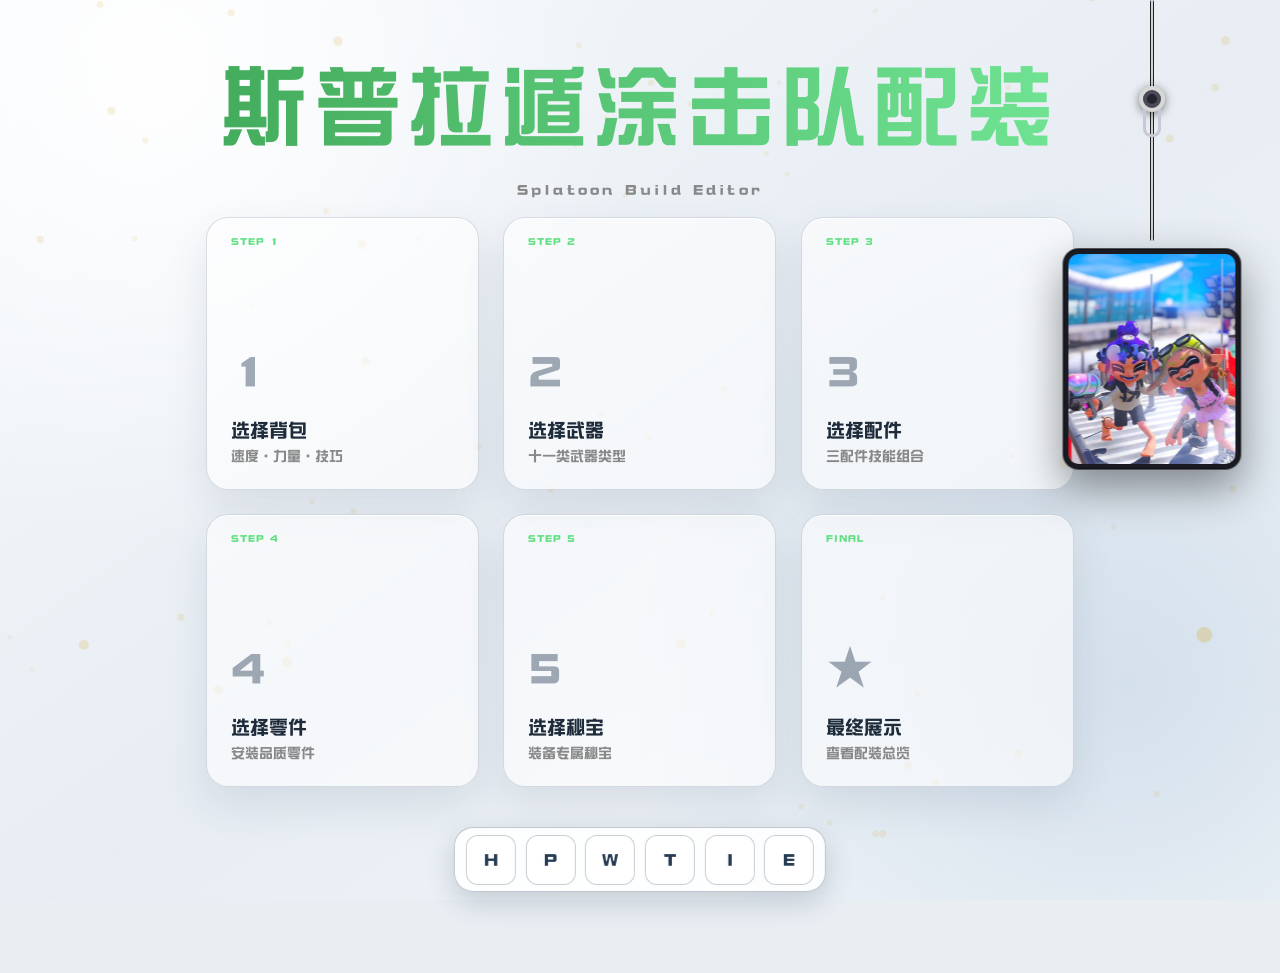
==== index.html @ b92f56a7 "chore: save normalized plugin catalog baseline" ====
<!doctype html>
<html lang="zh-CN">
<head>
  <meta charset="utf-8">
  <meta name="viewport" content="width=device-width, initial-scale=1">
  <meta name="theme-color" content="#0a0e14">
  <title>斯普拉遁涂击队配装</title>
  <link rel="stylesheet" href="styles.css">
</head>
<body>
  <main class="home-page">
    <!-- Gradient Title -->
    <section class="home-hero">
      <h1 class="hero-title">斯普拉遁涂击队配装</h1>
      <p class="hero-sub">Splatoon Build Editor</p>
    </section>

    <!-- 6 Home Cards -->
    <section class="bento-grid bento-section" id="bentoGrid">
      <a class="bento-card bento-card--glow" href="#step-pack" data-label="Step 1">
        <span class="bento-icon">1</span><h2>选择背包</h2><p>速度·力量·技巧</p>
      </a>
      <a class="bento-card bento-card--glow" href="#step-weapon" data-label="Step 2">
        <span class="bento-icon">2</span><h2>选择武器</h2><p>十一类武器类型</p>
      </a>
      <a class="bento-card bento-card--glow" href="#step-skills" data-label="Step 3">
        <span class="bento-icon">3</span><h2>选择配件</h2><p>三配件技能组合</p>
      </a>
      <a class="bento-card bento-card--glow" href="#step-plugins" data-label="Step 4">
        <span class="bento-icon">4</span><h2>选择零件</h2><p>安装品质零件</p>
      </a>
      <a class="bento-card bento-card--glow" href="#step-treasures" data-label="Step 5">
        <span class="bento-icon">5</span><h2>选择秘宝</h2><p>装备专属秘宝</p>
      </a>
      <a class="bento-card bento-card--glow" href="showcase.html" data-label="Final">
        <span class="bento-icon">★</span><h2>最终展示</h2><p>查看配装总览</p>
      </a>
    </section>

    <!-- Builder panels (each shown individually) -->
    <div class="step-wheel" id="stepWheel">
      <span class="step-wheel-item" data-step="home">主页</span>
      <span class="step-wheel-item" data-step="step-pack">背包</span>
      <span class="step-wheel-item" data-step="step-weapon">武器</span>
      <span class="step-wheel-item" data-step="step-skills">配件</span>
      <span class="step-wheel-item" data-step="step-plugins">零件</span>
      <span class="step-wheel-item" data-step="step-treasures">秘宝</span>
    </div>
    <aside class="lanyard-widget" id="lanyardWidget" aria-label="挂坠展示">
      <div class="lanyard-rope" aria-hidden="true"><span></span><i></i></div>
      <button class="lanyard-card" id="lanyardCard" type="button" aria-label="翻转挂坠">
        <span class="lanyard-card-inner">
          <img class="lanyard-face lanyard-face-front" src="挂坠图片/正面.jpg" alt="挂坠正面">
          <img class="lanyard-face lanyard-face-back" src="挂坠图片/反面.jpg" alt="挂坠反面">
        </span>
      </button>
    </aside>
    <div id="builderWrap" style="display:none;">
      <section class="step-panel" id="step-pack">
        <div class="pack-grid" id="packGrid"></div>
        <div class="notice" id="buildNotice" role="status" aria-live="polite" hidden></div>
        <div class="step-next"><button class="specular-btn" data-next="step-weapon">下一步：选择武器 →</button></div>
      </section>
      <section class="step-panel" id="step-weapon" style="display:none;">
        <div class="weapon-layout">
          <div><label class="field-label">武器类型</label><button class="control weapon-select-button" id="weaponSelectButton" type="button">点击选择武器</button></div>
          <div><span class="field-label">武器效果</span><div class="effect-grid" id="weaponEffects"></div></div>
          <aside class="weapon-preview" id="weaponPreview"></aside>
        </div>
        <div class="step-next"><button class="specular-btn" data-next="step-skills">下一步：选择配件 →</button></div>
      </section>
      <section class="step-panel" id="step-skills" style="display:none;">
        <div class="skill-slot-grid" id="skillSlots"></div>
        <div class="step-next"><button class="specular-btn" data-next="step-plugins">下一步：选择零件 →</button></div>
      </section>
      <section class="step-panel" id="step-plugins" style="display:none;">
        <div class="skill-tabs" id="pluginTabs" role="tablist"></div>
        <div class="plugin-layout">
          <div class="catalog-pane"><div class="pane-heading"><strong>零件选择</strong></div><div class="plugin-catalog" id="pluginCatalog"></div></div>
          <aside class="installed-pane" id="installedPane"></aside>
        </div>
        <div class="step-next"><button class="specular-btn" data-next="step-treasures">下一步：选择秘宝 →</button></div>
      </section>
      <section class="step-panel" id="step-treasures" style="display:none;">
        <div class="treasure-layout">
          <div class="treasure-catalog" id="treasureCatalog"></div>
          <aside class="compact-loadout" id="treasureInstalled"></aside>
        </div>
        <div class="step-next"><a class="specular-btn" href="showcase.html">最终展示 →</a></div>
      </section>
    </div>
  </main>

  <!-- Builder content loaded via app.js into #builder -->

  <dialog class="dialog dialog-share" id="shareDialog" aria-labelledby="shareTitle">
    <div class="dialog-head"><div><h2 id="shareTitle">导出配置</h2></div><button class="icon-button" data-close-dialog type="button">关闭</button></div>
    <p style="padding:1rem;margin:0;">分享码和 JSON 都包含当前用到的定义与图片。</p>
    <label class="field-label" for="shareCode" style="padding:0 1rem;">分享码</label>
    <textarea class="control code-box" id="shareCode" readonly style="margin:0 1rem;width:calc(100% - 2rem);"></textarea>
    <div class="dialog-actions" style="padding:0 1rem 1rem;"><button class="button button-quiet" id="copyShare" type="button">复制分享码</button><button class="button button-solid" id="downloadJson" type="button">下载 JSON</button></div>
  </dialog>

  <dialog class="dialog dialog-share" id="importDialog" aria-labelledby="importTitle">
    <div class="dialog-head"><div><h2 id="importTitle">导入配置</h2></div><button class="icon-button" data-close-dialog type="button">关闭</button></div>
    <label class="field-label" for="importCode" style="padding:0 1rem;">粘贴分享码或完整 JSON</label>
    <textarea class="control code-box" id="importCode" placeholder="在这里粘贴配置" style="margin:0 1rem;width:calc(100% - 2rem);"></textarea>
    <div class="dialog-actions" style="padding:0 1rem 1rem;"><label class="button button-quiet file-button">选择 JSON<input id="importFile" type="file" accept="application/json,.json"></label><button class="button button-solid" id="applyImport" type="button">应用配置</button></div>
  </dialog>

  <dialog class="dialog" id="skillDialog" aria-labelledby="skillDialogTitle">
    <div class="dialog-head"><div><h2 id="skillDialogTitle">选择技能</h2></div><button class="icon-button" data-close-dialog type="button">关闭</button></div>
    <div class="skill-picker" id="skillPicker"></div>
  </dialog>

  <dialog class="dialog weapon-dialog" id="weaponDialog" aria-labelledby="weaponDialogTitle">
    <div class="dialog-head"><div><h2 id="weaponDialogTitle">选择武器</h2></div><button class="icon-button" data-close-dialog type="button">关闭</button></div>
    <div class="weapon-picker">
      <button class="weapon-nav" id="weaponPrev" type="button">&#9664;</button>
      <div class="weapon-picker-body" id="weaponPickerBody"></div>
      <button class="weapon-nav" id="weaponNext" type="button">&#9654;</button>
    </div>
    <div class="weapon-list-section">
      <strong>该类型下的武器</strong>
      <div class="weapon-list-grid" id="weaponListGrid"></div>
    </div>
  </dialog>

  <dialog class="dialog dialog-share" id="confirmDialog">
    <div class="dialog-head"><h2>确认操作</h2></div>
    <p style="padding:1.5rem;margin:0;font-size:1.05rem;" id="confirmMessage"></p>
    <div class="dialog-actions" style="padding:0 1rem 1rem;"><button class="button button-quiet" id="confirmNo" type="button">取消</button><button class="button button-solid" id="confirmYes" type="button">确认</button></div>
  </dialog>

  <div class="dock-outer"><div class="dock-panel" id="dockPanel">
    <a class="dock-item" href="index.html"><span class="dock-item-icon">H</span><span class="dock-item-label">主页</span></a>
    <a class="dock-item" href="library.html"><span class="dock-item-icon">P</span><span class="dock-item-label">零件库</span></a>
    <a class="dock-item" href="weapon-library.html"><span class="dock-item-icon">W</span><span class="dock-item-label">武器库</span></a>
    <a class="dock-item" href="treasure-library.html"><span class="dock-item-icon">T</span><span class="dock-item-label">秘宝库</span></a>
    <button class="dock-item" id="dockImport"><span class="dock-item-icon">I</span><span class="dock-item-label">导入</span></button>
    <button class="dock-item" id="dockExport"><span class="dock-item-icon">E</span><span class="dock-item-label">导出</span></button>
  </div></div>
  <div class="toast" id="toast" role="status" aria-live="assertive" hidden></div>
  <div class="plugin-hovercard" id="pluginHovercard" role="tooltip" hidden></div>
  <script src="plugin-data.js"></script><script src="data.js"></script><script src="core.js"></script><script src="app.js"></script>
</body>
</html>
---- styles.css ----
:root {
  --ink: #e9e9ef;
  --ink-soft: #999;
  --teal-950: #1a1a2e;
  --teal-900: #252540;
  --teal-700: #444;
  --teal-500: #666;
  --mint: #1a1a2e;
  --cream: #fbfbff;
  --paper: #1a1721;
  --paper-dark: #2a2535;
  --orange: #3aa050;
  --purple: #3aa050;
  --line: rgba(255, 255, 255, .1);
  --line-light: rgba(255, 255, 255, .08);
  --surface: rgba(26, 23, 33, .92);
  --surface-muted: rgba(26, 23, 33, .7);
  --shadow: 0 18px 48px rgba(0, 0, 0, .35);
  --radius-sm: 14px;
  --radius-md: 22px;
  --radius-lg: 32px;
  --font-body: 'GB7', 'Raider Display', 'Microsoft YaHei UI', 'PingFang SC', system-ui, sans-serif;
  --font-game: 'GB7', 'Raider Display', 'Microsoft YaHei UI', 'PingFang SC', system-ui, sans-serif;
  --theme-accent: #3aa050;
  --theme-accent-soft: rgba(58,160,80,.14);
  --theme-glow: rgba(58,160,80,.3);
  color-scheme: dark;
  scroll-snap-type: none;
  scroll-padding-top: 92px;
}

@font-face {
  font-family: 'GB7';
  src: url('GB7.ttf') format('truetype');
  font-display: swap;
}

@font-face {
  font-family: 'Raider Display';
  src: url('GB7.ttf') format('truetype');
  font-display: swap;
}

@font-face {
  font-family: 'Raider Body';
  src: url('GB7.ttf') format('truetype');
  font-display: swap;
}

* { box-sizing: border-box; }
html { scroll-behavior: smooth; }
body {
  min-width: 320px;
  min-height: 100vh;
  margin: 0;
  color: var(--ink);
  font-family: var(--font-body);
  font-size: 18px;
  font-weight: 400;
  line-height: 1.5;
  overflow-x: hidden;
  background: #0a0e14;
  padding-bottom: 90px;
  -webkit-font-smoothing: antialiased;
  -moz-osx-font-smoothing: grayscale;
  text-rendering: optimizeLegibility;
}
body::before {
  content: '';
  position: fixed;
  z-index: -3;
  inset: 0;
  background:
    radial-gradient(circle at 12% 10%, rgba(45, 106, 118, .16), transparent 32%),
    radial-gradient(circle at 88% 74%, rgba(95, 55, 126, .12), transparent 35%),
    linear-gradient(145deg, #0a0e14 0%, #0d121a 52%, #0a0f16 100%);
}
.scene-orbit { display: none; }
.scene-orbit-a { top: 15%; right: -18vmin; box-shadow: inset 0 0 0 18px rgba(23,38,64,.06); }
.scene-orbit-b { bottom: 8%; left: -21vmin; width: 62vmin; height: 62vmin; border-color: rgba(23,38,64,.11); }
button, input, select, textarea { font: inherit; }
button { color: inherit; }
button, a { -webkit-tap-highlight-color: transparent; }
a { color: inherit; text-decoration: none; }
img { display: block; max-width: 100%; }
h1, h2, h3, p { margin-top: 0; }
[hidden] { display: none !important; }
button:focus-visible, a:focus-visible, input:focus-visible, select:focus-visible, textarea:focus-visible {
  outline: 3px solid var(--orange);
  outline-offset: 3px;
}
.skip-link { position: fixed; top: -5rem; left: 1rem; z-index: 100; padding: .8rem 1rem; color: #fbfbff; background: #252540; }
.skip-link:focus { top: 1rem; }

.site-header {
  position: sticky;
  top: 0;
  z-index: 40;
  display: flex;
  align-items: center;
  justify-content: space-between;
  gap: 1rem;
  min-height: 72px;
  padding: .7rem max(1.25rem, calc((100vw - 1420px) / 2));
  color: var(--ink);
  border-bottom: 1px solid rgba(23, 38, 64, .12);
  background: rgba(251, 251, 255, .82);
  backdrop-filter: blur(18px);
  box-shadow: 0 6px 26px rgba(29,49,89,.1);
}
.wordmark { display: inline-flex; align-items: center; gap: .8rem; min-height: 46px; }
.wordmark-sign {
  display: grid;
  place-items: center;
  width: 49px;
  height: 49px;
  color: #fbfbff;
  border: 0;
  border-radius: 50%;
  background: var(--orange);
  box-shadow: none;
  font-weight: 500;
  letter-spacing: -.08em;
  transform: rotate(-6deg);
}
.wordmark > span:last-child { display: grid; gap: .18rem; }
.wordmark strong { font-family: var(--font-game); font-size: 1.3rem; font-weight: 500; letter-spacing: .08em; }
.wordmark small { color: var(--ink-soft); font-size: .61rem; font-weight: 400; letter-spacing: .13em; }
.header-actions { display: flex; flex-wrap: wrap; align-items: center; justify-content: flex-end; gap: .45rem; }
.button, .icon-button {
  display: inline-flex;
  align-items: center;
  justify-content: center;
  min-height: 48px;
  padding: .62rem 1rem;
  color: var(--ink);
  border: 1px solid rgba(255,255,255,.08);
  border-radius: 999px;
  background: #1a1721;
  box-shadow: none;
  cursor: pointer;
  font-size: .94rem;
  font-weight: 500;
  transition: transform .12s ease, box-shadow .12s ease, background .12s ease;
}
.button:hover, .icon-button:hover { color: #fbfbff; border-color: var(--ink); background: #252540; transform: translateY(-2px); }
.button:active, .icon-button:active { transform: scale(.97); }
.button-quiet, .icon-button { color: var(--ink); background: transparent; }
.button-quiet:hover, .icon-button:hover { color: #fbfbff; background: #252540; }
.button-solid { color: #fbfbff; border-color: var(--orange); background: var(--orange); }
.button-solid:hover { color: #fbfbff; background: #e34c4d; }
.button-large { min-height: 48px; }

.page-shell, .showcase-shell { width: min(1460px, calc(100% - 3rem)); margin: 0 auto; padding: 2.5rem 0 5rem; }
.workspace-shell { position: relative; padding-top: 2.5rem; }
.stage, .data-panel, .library-toolbar, .treasure-record, .showcase-skill, .showcase-summary, .library-masthead {
  border: 1px solid rgba(255,255,255,.06);
  background: var(--surface);
  box-shadow: var(--shadow);
}
.stage { position: relative; display: flex; flex-direction: column; min-height: calc(100svh - 124px); margin-top: clamp(4.5rem, 9vh, 7rem); padding: clamp(1.4rem, 2.5vw, 2.25rem); overflow: visible; border-radius: 20px; }
.stage::before { display: none; }
.stage > * { position: relative; z-index: 1; }
.stage-pack { margin-top: 0; }
.stage-heading { display: flex; align-items: center; gap: 1.35rem; margin-bottom: 2.2rem; padding: .35rem 0; }
.stage-number { display: none; }
.stage-heading div { margin-right: auto; }
.stage-heading p, .stage-heading small { display: none; }
.stage-heading h2 { margin: 0; padding: .18em 0 .24em; color: var(--ink); font-family: var(--font-game); font-size: clamp(3rem, 5.4vw, 5.5rem); font-weight: 400; letter-spacing: .02em; line-height: 1.28; }
.scroll-float { overflow: visible; }
.scroll-float-char { display: inline-block; opacity: 0; margin-right: .08em; letter-spacing: 0; transform: translateY(55%); transform-origin: 50% 50%; }
.scroll-float.is-floated .scroll-float-char { animation: scroll-float-in .34s cubic-bezier(.2,.85,.3,1.1) forwards; animation-delay: calc(var(--float-index) * 24ms); }
.workflow-rail { display: none; }
.workflow-stage { scroll-margin-top: 94px; opacity: 1; transform: none; transition: none; }
.workflow-stage.is-current { box-shadow: var(--shadow); }
.step-panel.is-entering > * { animation: panel-sequence-in .62s cubic-bezier(.2,.8,.25,1) both; }
.step-panel.is-entering > *:nth-child(2) { animation-delay: 90ms; }
.step-panel.is-entering > *:nth-child(3) { animation-delay: 180ms; }
.step-panel.is-entering > *:nth-child(4) { animation-delay: 270ms; }
.step-panel.is-entering .plugin-group, .step-panel.is-entering .treasure-group, .step-panel.is-entering .weapon-item, .step-panel.is-entering .skill-slot { animation: panel-sequence-in .58s cubic-bezier(.2,.8,.25,1) both; }
.step-panel .sequence-enter-item { animation: panel-sequence-in .58s cubic-bezier(.2,.8,.25,1) var(--sequence-delay, 0ms) both !important; }
@keyframes panel-sequence-in { from { opacity: 0; filter: blur(7px); transform: translateY(22px) scale(.985); } to { opacity: 1; filter: blur(0); transform: translateY(0) scale(1); } }
.workflow-stage.stage-pack { min-height: calc(100svh - 124px); }
.workflow-stage .notice { background:rgba(26,23,33,.7);  margin-top: 1rem; }
.workflow-stage#step-plugins, .workflow-stage#step-treasures, .workflow-stage#step-weapon { padding-top: clamp(1.4rem, 2.5vw, 2.25rem); }
.scene-pack { background: rgba(201,231,255,.08); }
.scene-skills { background: rgba(255,224,192,.08); }
.scene-plugins { background: rgba(224,208,248,.08); }
.scene-treasures { background: rgba(224,208,248,.08); }
.scene-weapon { background: rgba(201,231,255,.08); }

.pack-grid { display: block; }
.skill-slot-grid { display: grid; grid-template-columns: repeat(3, minmax(0, 1fr)); gap: 1.4rem; }
.pack-deck { display: grid; grid-template-columns: repeat(3, minmax(0, 1fr)); gap: 1rem; width: min(100%, 1100px); margin: auto; }
.pack-card {
  position: relative;
  display: flex;
  flex-direction: column;
  align-items: center;
  justify-content: center;
  gap: 1rem;
  min-height: clamp(280px, 34vh, 340px);
  padding: 1.8rem;
  overflow: hidden;
  text-align: center;
  color: var(--ink);
  border: 1px solid rgba(255,255,255,.12);
  border-radius: 18px;
  background: rgba(26,23,33,.8);
  box-shadow: 0 14px 28px rgba(0,0,0,.3);
  cursor: pointer;
  transition: transform .18s ease, box-shadow .18s ease, background .18s ease;
}
.pack-card:hover { transform: translateY(-5px); box-shadow: 0 20px 34px rgba(29,49,89,.18); }
.pack-card.is-selected { color: #fbfbff; border-color: var(--ink); background: #252540; box-shadow: inset 0 -5px var(--orange), 0 20px 34px rgba(29,49,89,.22); }
.pack-index { position: relative; z-index: 1; color: inherit; font-size: .84rem; font-weight: 500; }
.pack-symbol { position: relative; z-index: 1; display: grid; place-items: center; width: 60px; height: 60px; color: #fbfbff; border: 3px solid currentColor; border-radius: 15px 18px 13px 20px; background: var(--teal-950); font-size: 1.55rem; font-weight: 500; transform: rotate(-4deg); }
.motif-slash .pack-symbol { background: var(--purple); }
.motif-slash { background: rgba(201,231,255,.55); }
.motif-orbit .pack-symbol { background: var(--orange); }
.motif-orbit { background: rgba(224,208,248,.55); }
.motif-burst { background: rgba(255,224,192,.55); }
.pack-card.is-selected.motif-slash { background: rgba(201,231,255,.08); }
.pack-card.is-selected.motif-burst { background: #ffe0c0; }
.pack-card.is-selected.motif-orbit { background: #e0d0f8; }
.pack-copy { position: relative; z-index: 1; display: grid; gap: .15rem; }
.pack-copy strong { font-size: 1.4rem; font-weight: 400; letter-spacing: .02em; }
.pack-copy small { color: inherit; font-size: .67rem; font-weight: 400; line-height: 1.4; opacity: .8; }
.selection-mark { position: relative; z-index: 1; width: 19px; height: 19px; border: 2px solid currentColor; border-radius: 50%; }
.is-selected .selection-mark, .is-installed .selection-mark { border: 5px double currentColor; background: currentColor; box-shadow: inset 0 0 0 2px var(--teal-900); }

.notice { background:rgba(26,23,33,.7);  margin-top: 1.4rem; padding: .95rem 1.2rem; color: var(--ink); border: 1px dashed rgba(255,255,255,.12); border-radius: var(--radius-sm); background: rgba(26,23,33,.7); font-size: 1rem; font-weight: 500; }
.notice::before { content: '!'; display: inline-grid; place-items: center; width: 20px; height: 20px; margin-right: .45rem; color: #fbfbff; border-radius: 50%; background: var(--orange); }

.skill-slot { min-height: 226px; color: var(--ink); border: 1px solid rgba(255,255,255,.08); border-radius: var(--radius-md); background: rgba(26,23,33,.8); box-shadow: 0 12px 25px rgba(0,0,0,.25); transition: transform .35s cubic-bezier(.16,.86,.22,1), box-shadow .35s ease; }
.skill-slot-empty { display: grid; place-items: center; align-content: center; gap: .3rem; border: 1px dashed rgba(255,255,255,.15); color: var(--ink); cursor: pointer; }
.skill-slot:hover { transform: translateY(-7px) rotate(-.35deg); box-shadow: 0 20px 30px rgba(24,63,76,.18); }
.skill-slot-empty:hover { background: #1a1721; }
.skill-slot-empty strong { font-size: 1.18rem; font-weight: 500; }
.skill-slot-empty small { color: var(--ink-soft); font-size: .8rem; }
.empty-cross { display: grid; place-items: center; width: 52px; height: 52px; color: #fbfbff; border-radius: 50%; background: #252540; font-size: 1.65rem; }
.skill-slot-filled { position: relative; display: grid; grid-template-columns: 86px 1fr; align-items: center; gap: 1rem; padding: 2rem 1.15rem 1rem; overflow: hidden; cursor: pointer; }
.skill-slot-filled::after { content: ''; position: absolute; width: 70px; height: 70px; right: -25px; bottom: -30px; opacity: .21; border: 13px solid var(--teal-700); border-radius: 50%; }
.skill-slot-filled.is-active { border: 2px solid var(--orange); box-shadow: inset 0 -5px var(--orange), 0 16px 30px rgba(99,61,90,.18); }
.slot-label { position: absolute; top: .75rem; left: .9rem; color: var(--teal-700); font-size: .76rem; font-weight: 500; letter-spacing: .1em; }
.skill-slot-copy small { color: var(--teal-900); font-size: .78rem; font-weight: 500; }
.skill-slot-copy h3 { margin: .18rem 0 .34rem; font-size: 1.3rem; font-weight: 400; letter-spacing: .02em; }
.skill-slot-copy span { color: rgba(255,255,255,.88); font-size: .82rem; font-weight: 500; }
.change-button { position: absolute; top: .45rem; right: .55rem; display: grid; place-items: center; width: 30px; min-width: 30px; min-height: 30px; padding: 0; color: #fbfbff; border: 2px solid rgba(255,255,255,.12); border-radius: 50%; background: #252540; box-shadow: 2px 2px 0 rgba(18,61,61,.3); cursor: pointer; font-size: 1.2rem; font-weight: 400; line-height: 1; }
.change-button:hover { color: #fbfbff; background: var(--orange); transform: rotate(90deg); }

.asset-frame { position: relative; display: grid; place-items: center; flex: 0 0 auto; overflow: hidden; color: var(--ink); border: 1px solid rgba(23,38,64,.24); background: linear-gradient(135deg, #252540, #1a1a2e); box-shadow: inset 0 1px rgba(255,255,255,.7); }
.asset-frame::after { content: ''; position: absolute; inset: 0; background: linear-gradient(140deg, rgba(255,255,255,.5), transparent 45%); pointer-events: none; }
.asset-frame img { position: absolute; inset: 0; z-index: 1; width: 100%; height: 100%; object-fit: contain; }
.asset-plugin img, .asset-installed img, .asset-category img {
  /* Keep the original screenshot file, but crop its right-side selected icon
     inside the small UI frame. No source pixels are rewritten on disk. */
  inset: auto;
  width: 1980%;
  height: 1120%;
  max-width: none;
  left: -1300%;
  top: -420%;
  object-fit: fill;
}
.asset-frame.has-image { background: transparent; border-color: transparent; box-shadow: none; }
.asset-frame.has-image::after { display: none; }
.asset-frame.has-image img { border-radius: inherit; }
.asset-glyph { position: relative; z-index: 0; color: var(--ink); font-weight: 500; }
.asset-skill { width: 82px; height: 82px; border-radius: 50% 42% 46% 40%; }
.asset-small { width: 72px; height: 72px; border-radius: 12px; }
.asset-tab { width: 48px; height: 48px; border-radius: 11px; }
.asset-category { width: 50px; height: 50px; border-radius: 50%; }
.asset-plugin { width: 100%; height: 100%; border: 0; border-radius: inherit; background: transparent; box-shadow: none; }
.asset-plugin .asset-glyph { color: #fbfbff; }
.asset-installed { width: 52px; height: 52px; border-radius: 9px; }
.asset-treasure { width: 58px; height: 58px; border-radius: 50% 42% 52% 45%; }
.asset-compact, .asset-effect { width: 46px; height: 46px; border-radius: 10px; }
.asset-pack { width: 100px; height: 100px; border-radius: 16px; }
.asset-weapon-type { width: 120px; height: 120px; border-radius: 16px; }
.asset-weapon { width: 108px; height: 108px; border-radius: 22px 12px 24px 14px; }

.skill-tabs { display: flex; flex-wrap: wrap; justify-content: center; gap: .5rem; margin-bottom: .75rem; }
.skill-tab { display: flex; align-items: center; gap: .7rem; min-width: 240px; min-height: 72px; padding: .6rem .8rem; color: var(--ink); border: 2px solid var(--line); border-radius: 13px; background: #1a1721; cursor: pointer; font-weight: 500; }
.skill-tab:hover { border-color: var(--teal-900); }
.skill-tab.is-selected { color: #fbfbff; border-color: var(--teal-950); background: #252540; box-shadow: 3px 3px 0 var(--teal-950); }
.skill-tab span:last-child { display: grid; gap: .1rem; }
.skill-tab strong { font-size: 1rem; }
.skill-tab small { color: inherit; font-size: .78rem; opacity: .78; }
.plugin-layout { display: grid; grid-template-columns: minmax(0, 1.6fr) minmax(360px, .9fr); gap: .85rem; align-items: start; }
.catalog-pane, .installed-pane, .compact-loadout, .weapon-preview { background:rgba(26,23,33,.8);  color: var(--ink); border: 1px solid rgba(255,255,255,.08); border-radius: var(--radius-md); background: rgba(26,23,33,.8); box-shadow: 0 14px 28px rgba(43,35,85,.12); }
.pane-heading { background: var(--theme-accent-soft); display: flex; align-items: center; justify-content: space-between; gap: .8rem; min-height: 60px; padding: .8rem 1rem; border-bottom: 1px solid rgba(255,255,255,.08); }
.pane-heading strong { font-size: 1.08rem; font-weight: 500; }
.pane-heading span { color: var(--ink-soft); font-size: .65rem; font-weight: 400; }
.plugin-catalog { overflow: visible; }
.plugin-group { display: grid; grid-template-columns: 170px minmax(0, 1fr); gap: .9rem; padding: .95rem; border-bottom: 1px dashed rgba(23,38,64,.2); }
.plugin-group:last-child { border-bottom: 0; }
.plugin-group > header { display: flex; align-items: center; align-self: start; gap: .65rem; min-height: 68px; }
.plugin-group > header div { display: grid; gap: .15rem; }
.plugin-group > header strong { font-size: 1.02rem; font-weight: 500; }
.plugin-group > header small { color: var(--ink-soft); font-size: .76rem; line-height: 1.4; }
.plugin-levels { display: flex; flex-wrap: wrap; align-content: flex-start; gap: .8rem; min-width: 0; padding: .15rem 0; }
.plugin-group > header { padding-top: .25rem; }
.plugin-group > header strong { display: block; font-size: 1.15rem; }
.plugin-group > header small { display: block; max-width: 160px; margin-top: .2rem; }
.plugin-tile { position: relative; display: block; width: 82px; height: 82px; border: 0; border-radius: 0; background: transparent; padding: 0; cursor: pointer; }
.plugin-cost { display: none; }
.quality-white { border-color: #f7f6e8 !important; }
.quality-green { border-color: #70df96 !important; }
.quality-purple { border-color: #b678ed !important; }
.quality-gold { border-color: #f4ca5e !important; }
.quality-rainbow { border-color: transparent !important; background: linear-gradient(#172c2f, #172c2f) padding-box, conic-gradient(#ef7797,#f4ca5e,#70df96,#60c8e7,#b678ed,#ef7797) border-box !important; }
.plugin-hovercard { position: fixed; z-index: 200; width: max-content; max-width: min(280px, calc(100vw - 24px)); padding: .5rem .7rem; color: #fbfbff; border: 1px solid rgba(255,255,255,.25); border-radius: 10px; background: rgba(23,38,64,.94); box-shadow: 0 10px 22px rgba(23,38,64,.24); pointer-events: none; transform: translate(-50%, 6px); transition: opacity .1s ease, transform .1s ease; }
.plugin-hovercard.is-visible { transform: translate(-50%, 0); }
.hovercard-effect-value { display: block; font-size: 1rem; font-weight: 500; line-height: 1.35; }
.installed-pane { background:rgba(26,23,33,.8);  position: sticky; top: 82px; max-height: calc(100vh - 100px); overflow: auto; }
.point-readout { background:#252540;  display: grid; grid-template-columns: 1fr auto auto; align-items: end; gap: .4rem; padding: .85rem 1rem; background: #252540; color: #fbfbff; }
.point-readout span { font-size: .82rem; font-weight: 500; letter-spacing: .08em; }
.point-readout strong { font-size: 2.7rem; line-height: .82; font-weight: 500; }
.point-readout small { color: var(--paper); }
.slot-shapes { display: grid; grid-template-columns: repeat(9, 1fr); gap: .2rem; padding: .55rem .75rem; background: rgba(58,160,80,.08); }
.slot-shapes i { display: block; aspect-ratio: 1; border: 2px dashed var(--teal-700); border-radius: 50%; }
.slot-shapes i.is-filled { border-style: solid; border-color: var(--teal-950); background: repeating-linear-gradient(45deg, #444 0 2px, transparent 2px 4px); }
.installed-list { border-top: 2px solid rgba(18,61,61,.15); }
.installed-plugin { display: grid; grid-template-columns: 78px minmax(0,1fr) minmax(88px,auto); align-items: center; gap: .8rem; width: 100%; padding: .8rem .9rem; text-align: left; border: 0; border-bottom: 1px solid rgba(255,255,255,.08); background: transparent; cursor: pointer; }
.installed-plugin:hover { background: var(--theme-accent-soft); }
.installed-plugin span:nth-child(2) { display: grid; gap: .13rem; min-width: 0; }
.installed-plugin strong { font-size: .98rem; }
.installed-plugin small { color: var(--ink-soft); font-size: .8rem; line-height: 1.35; white-space: normal; }
.installed-plugin > b { font-size: 1.25rem; }
.installed-plugin .asset-installed { width: 74px; height: 74px; border-radius: 0; }
.installed-plugin .asset-installed img { inset: 0; width: 100%; height: 100%; max-width: 100%; left: 0; top: 0; object-fit: contain; transform: none; }
.empty-state { margin: 0; padding: 1.2rem; color: var(--ink-soft); font-size: .96rem; font-weight: 400; line-height: 1.6; }

.treasure-layout { display: grid; grid-template-columns: minmax(0, 1.7fr) minmax(240px, .55fr); gap: .75rem; align-items: start; }
.treasure-catalog { background:transparent;  display: grid; gap: .45rem; }
.treasure-group { padding: .65rem; border: 1px solid rgba(255,255,255,.08); border-radius: var(--radius-md); background: rgba(26,23,33,.7); }
.treasure-group > header { display: flex; justify-content: space-between; margin-bottom: .55rem; }
.treasure-group > header strong { font-size: 1.05rem; font-weight: 500; }
.treasure-group > header small { color: var(--ink-soft); font-size: .64rem; }
.treasure-grid { display: grid; grid-template-columns: repeat(5, minmax(0, 1fr)); gap: .4rem; }
.treasure-card { display: grid; grid-template-columns: auto 1fr auto; align-items: center; gap: .65rem; min-height: 72px; padding: .55rem; color: var(--ink); border: 1px solid rgba(255,255,255,.06); border-radius: 13px; background: rgba(26,23,33,.8); cursor: pointer; transition: border-color .15s ease, background .15s ease; }
.treasure-card:hover { background: #1a1721; }
.treasure-card span:nth-child(2) { display: grid; gap: .1rem; }
.treasure-card strong { font-size: 1.1rem; font-weight: 500; }
.treasure-card small { color: var(--ink-soft); font-size: .85rem; font-weight: 400; }
.treasure-card.is-installed { border-color: var(--ink); background: rgba(58,160,80,.2); box-shadow: inset 0 0 0 1px var(--cream); }
.treasure-card.is-unavailable { opacity: .38; filter: grayscale(1); cursor: not-allowed; }
.compact-loadout { background:rgba(26,23,33,.8);  position: sticky; top: 82px; overflow: auto; }
.compact-head { background:#252540;  display: flex; justify-content: space-between; padding: .9rem; color: #fbfbff; background: #252540; font-size: 1rem; font-weight: 500; }
.compact-item { display: flex; align-items: center; gap: .6rem; width: 100%; min-height: 58px; padding: .5rem .75rem; text-align: left; border: 0; border-bottom: 1px solid rgba(255,255,255,.08); background: transparent; cursor: pointer; }
.compact-item:hover { background: #1a1721; }
.compact-item > span:nth-child(2) { display: grid; gap: .1rem; min-width: 0; }
.compact-item strong { font-size: 1.05rem; }
.compact-item small { overflow: hidden; max-width: 210px; color: var(--ink-soft); font-size: .88rem; text-overflow: ellipsis; white-space: nowrap; }

.weapon-layout { display: grid; grid-template-columns: minmax(190px,.46fr) minmax(0,1.24fr) minmax(245px,.62fr); gap: .75rem; align-items: start; }
.field-label, label > span { display: block; margin-bottom: .48rem; color: var(--ink-soft); font-size: .92rem; font-weight: 500; }
.control { background:#1a1721;  width: 100%; min-height: 42px; padding: .58rem .65rem; color: var(--ink); border: 2px solid var(--line); border-radius: 9px; background: #1a1721; font-weight: 400; }
.control:focus { border-color: var(--teal-900); }
.control:disabled { opacity: .5; }
.effect-grid { display: grid; grid-template-columns: repeat(5, minmax(0, 1fr)); gap: .38rem; align-items: stretch; }
.effect-chip { display: flex; align-items: center; gap: .55rem; min-height: 66px; padding: .45rem .6rem; color: var(--ink); border: 1px solid var(--line); border-radius: 10px; background: #1a1721; font-size: .84rem; font-weight: 500; cursor: pointer; }
.effect-chip:hover { background: #1a1721; }
.effect-chip.is-selected { color: #fbfbff; border-color: var(--teal-950); background: #252540; }
.effect-chip:disabled { opacity: .35; cursor: not-allowed; }
.weapon-preview { background:rgba(26,23,33,.8);  display: grid; grid-template-columns: auto 1fr; gap: .75rem; min-height: 140px; padding: .9rem; background: rgba(26,23,33,.8); }
.weapon-preview small { color: var(--teal-900); font-size: .58rem; font-weight: 500; letter-spacing: .1em; }
.weapon-preview h3 { margin: .32rem 0; font-size: 1rem; }
.weapon-preview p { margin-bottom: .5rem; color: var(--ink-soft); font-size: .67rem; font-weight: 400; line-height: 1.5; }
.preview-effects { display: flex; flex-wrap: wrap; gap: .28rem; }
.preview-effects span { padding: .24rem .4rem; color: #fbfbff; border-radius: 999px; background: #252540; font-size: .57rem; font-weight: 500; }
.finish-panel { display: flex; align-items: center; justify-content: space-between; min-height: 112px; gap: 1.5rem; margin-top: 2.5rem; padding: 1.15rem 1.4rem; color: #fbfbff; border: 0; border-radius: var(--radius-md); background: #252540; box-shadow: 0 18px 35px rgba(23,38,64,.22); }
.finish-panel strong { font-size: 1.05rem; }
.finish-panel p { margin: .25rem 0 0; color: var(--mint); font-size: .78rem; font-weight: 400; }
.finish-actions { display: flex; flex-wrap: wrap; gap: .45rem; }

.dialog { background:#1a1721;  width: min(1040px, calc(100% - 1.5rem)); max-height: 88vh; padding: 0; color: var(--ink); border: 4px solid rgba(255,255,255,.12); border-radius: var(--radius-lg); background: #1a1721; box-shadow: 0 18px 0 rgba(4,69,65,.25), 0 35px 80px rgba(0,0,0,.35); }
.dialog::backdrop { background: rgba(3,74,71,.58); }
.dialog-head { background:#252540;  display: flex; align-items: center; justify-content: space-between; gap: 1rem; padding: 1rem; color: #fbfbff; border-bottom: 3px solid var(--cream); background: #252540; }
.dialog-head .overline { margin-bottom: .2rem; color: var(--mint); }
.dialog-head h2 { margin: 0; font-size: 1.2rem; }
.overline { display: block; margin-bottom: .38rem; color: var(--teal-700); font-size: .61rem; font-weight: 500; letter-spacing: .14em; }
.skill-picker { background:#1a1721;  display: grid; grid-template-columns: repeat(3,minmax(0,1fr)); gap: 1px; background: var(--teal-700); }
.picker-column { background:#1a1721;  padding: .75rem; background: #1a1721; }
.picker-column > header { display: flex; align-items: center; gap: .5rem; margin-bottom: .55rem; }
.picker-column > header span { display: grid; place-items: center; width: 31px; height: 31px; color: #fbfbff; border-radius: 50%; background: #252540; font-weight: 500; }
.picker-column h3 { margin: 0; font-size: .92rem; }
.picker-skill { display: flex; align-items: center; gap: .55rem; width: 100%; min-height: 59px; margin-top: .42rem; padding: .45rem; text-align: left; color: var(--ink); border: 2px solid var(--line); border-radius: 10px; background: #1a1721; cursor: pointer; }
.picker-skill:hover { background: #1a1721; }
.picker-skill > span:last-child { display: grid; gap: .12rem; }
.picker-skill strong { font-size: .72rem; }
.picker-skill small { color: var(--ink-soft); font-size: .6rem; }
.picker-skill.is-current { border-color: var(--orange); box-shadow: 2px 2px 0 var(--orange); }
.picker-skill:disabled { opacity: .35; cursor: not-allowed; }
.dialog-share { width: min(660px, calc(100% - 1.5rem)); padding-bottom: 1rem; }
.dialog-share > p, .dialog-share > label, .dialog-share > textarea, .dialog-share > .dialog-actions { margin-left: 1rem; margin-right: 1rem; }
.dialog-share > p { margin-top: 1rem; color: var(--ink-soft); font-size: .75rem; font-weight: 400; line-height: 1.6; }
.code-box { min-height: 150px; resize: vertical; font-family: Consolas, monospace; font-size: .72rem; line-height: 1.6; }
.dialog-actions { display: flex; justify-content: flex-end; gap: .5rem; margin-top: .8rem; }
.file-button input { position: absolute; width: 1px; height: 1px; opacity: 0; }
.toast { background:#252540;  position: fixed; z-index: 220; left: 50%; bottom: 1rem; width: min(500px, calc(100% - 1.5rem)); padding: .8rem 1rem; color: #fbfbff; border: 3px solid rgba(255,255,255,.12); border-radius: 12px; background: #252540; box-shadow: 4px 5px 0 rgba(3,66,64,.4); transform: translateX(-50%); font-size: .78rem; font-weight: 500; }
.toast-pop { animation: toast-pop .25s ease both; }
.is-rejected { animation: reject-shake .42s ease both !important; }

/* Library tabs */
.library-tabs { display: flex; gap: 0; margin-bottom: 0; }
.library-tab { padding: 0.9rem 2rem; border: 2px solid var(--line); border-bottom: 0; border-radius: 14px 14px 0 0; background: rgba(251,251,255,.45); font-size: 1.05rem; font-weight: 400; cursor: pointer; color: var(--ink-soft); transition: background .15s,color .15s; }
.library-tab:first-child { border-right: 0; border-radius: 14px 0 0 0; }
.library-tab:last-child { border-radius: 0 14px 0 0; }
.library-tab.is-active { background: var(--surface); color: var(--ink); border-color: rgba(23,38,64,.16); }

/* Libraries */
.library-page { padding-top: 2rem; }
.library-masthead { display: flex; align-items: end; justify-content: space-between; gap: 1.5rem; padding: 2rem; border-radius: var(--radius-lg); }
.library-masthead h1 { margin-bottom: .65rem; color: var(--teal-900); font-size: clamp(3rem, 6vw, 5rem); font-weight: 400; letter-spacing: .02em; line-height: 1.25; }
.library-masthead p { max-width: 820px; margin-bottom: 0; color: var(--ink-soft); font-size: 1rem; font-weight: 400; line-height: 1.8; }
.stat-stack { display: grid; justify-items: end; }
.stat-stack strong { color: var(--orange); font-size: 3.2rem; font-weight: 500; line-height: .9; }
.stat-stack span { margin-top: .45rem; color: var(--ink-soft); font-size: .9rem; font-weight: 400; letter-spacing: .04em; }
.library-actions { display: flex; flex-wrap: wrap; justify-content: flex-end; gap: .5rem; margin-top: .75rem; }
.library-actions .button { margin-top: 0; }
.dialog-kicker { margin: .35rem 0 0; color: var(--ink-soft); font-size: .82rem; }
.batch-rows-wrap { border-top: 1px solid var(--line); padding-top: 1rem; }
.batch-rows-head { display: flex; align-items: center; justify-content: space-between; gap: 1rem; margin-bottom: .65rem; }
.batch-rows { display: grid; gap: .65rem; }
.batch-row { display: grid; grid-template-columns: .7fr 1fr 1.4fr auto; align-items: end; gap: .65rem; padding: .75rem; border: 1px solid var(--line); border-radius: var(--radius-sm); background: rgba(255,255,255,.025); }
.batch-row .batch-remove { min-height: 42px; white-space: nowrap; }
.bulk-edit-dialog .batch-row { grid-template-columns: minmax(180px, 1.35fr) minmax(120px, .7fr) minmax(130px, .8fr) minmax(150px, 1fr); }
.bulk-edit-dialog .batch-row > strong { align-self: center; min-width: 0; overflow: hidden; text-overflow: ellipsis; white-space: nowrap; }
@media (max-width: 720px) {
  .batch-row, .bulk-edit-dialog .batch-row { grid-template-columns: 1fr 1fr; }
  .batch-row > strong { grid-column: 1 / -1; }
  .batch-row .batch-remove { justify-self: start; }
}
.batch-row label > span { display: block; margin-bottom: .3rem; color: var(--ink-soft); font-size: .78rem; }
.batch-remove { min-height: 2.55rem; }
.library-toolbar { display: grid; grid-template-columns: 1fr minmax(240px,.32fr) minmax(190px,.22fr); gap: 1rem; margin-top: 1.2rem; padding: 1.15rem; border-radius: var(--radius-md); }
.library-toolbar label > span { margin-bottom: .45rem; font-size: .95rem; }
.data-panel { margin-top: 1.2rem; overflow: hidden; border-radius: var(--radius-md); }
.data-head { background:rgba(255,255,255,.03);  display: flex; justify-content: space-between; gap: 1rem; padding: 1.15rem; border-bottom: 1px solid rgba(255,255,255,.08); background: #1a1721; font-size: 1rem; }
.data-head span { color: var(--ink-soft); font-size: .9rem; font-weight: 400; }
.table-scroll { overflow: auto; }
.data-table { width: 100%; min-width: 1060px; border-collapse: collapse; }
.data-table th, .data-table td { padding: 1rem; text-align: left; border-bottom: 1px solid rgba(255,255,255,.08); font-size: .94rem; line-height: 1.45; color: var(--ink); }
.data-table th { color: #fbfbff; background: #1a1a2e; font-size: .86rem; letter-spacing: .03em; }
.data-table td:first-child { display: flex; align-items: center; gap: .5rem; }
.data-table tbody tr:hover { background: rgba(255,255,255,.04); }
.data-table .is-deleted, .treasure-record.is-deleted { opacity: .45; filter: grayscale(1); }
.asset-table { width: 52px; height: 52px; border-radius: 9px; }
.number-pill { display: inline-grid; place-items: center; width: 26px; height: 26px; color: #fbfbff; border-radius: 50%; background: #252540; font-weight: 500; }
.row-actions { display: flex; gap: .35rem; }
.row-action { min-height: 42px; padding: .4rem .75rem; color: var(--ink); border: 2px solid var(--line); border-radius: 999px; background: #1a1721; font-size: .84rem; font-weight: 400; cursor: pointer; }
.row-action:hover { background: #1a1721; }
.editor-dialog { width: min(760px, calc(100% - 1.5rem)); }
.bulk-edit-dialog { width: min(1100px, calc(100% - 1.5rem)); max-height: 92vh; }
.bulk-edit-dialog form { max-height: 92vh; overflow: auto; }
.bulk-edit-dialog .bulk-edit-rows { max-height: 52vh; overflow-y: auto; padding-right: .35rem; }
.bulk-edit-dialog .batch-row { grid-template-columns: minmax(180px, 1.5fr) repeat(3, minmax(130px, 1fr)); align-items: end; }
@media (max-width: 720px) {
  .bulk-edit-dialog { width: calc(100% - 1rem); }
  .bulk-edit-dialog .batch-row { grid-template-columns: 1fr 1fr; }
}
.editor-dialog form { padding-bottom: 1rem; }
.form-grid { display: grid; grid-template-columns: repeat(2,minmax(0,1fr)); gap: 1rem; padding: 1.3rem; }
.form-grid small { display: block; margin-top: .35rem; color: var(--ink-soft); font-size: .82rem; font-weight: 400; line-height: 1.55; }
.field-wide { grid-column: 1/-1; }
.upload-preview { background:rgba(255,255,255,.03);  display: flex; align-items: center; gap: 1rem; min-height: 120px; padding: 1rem; border: 2px dashed var(--teal-700); border-radius: 10px; color: var(--ink-soft); font-size: .9rem; font-weight: 400; }
.upload-preview img, .asset-preview { width: 92px; height: 92px; border-radius: 12px; object-fit: cover; }
.treasure-library-grid { display: grid; grid-template-columns: repeat(2,minmax(0,1fr)); gap: 1.2rem; margin-top: 1.2rem; }
.treasure-record { display: grid; grid-template-columns: auto 1fr auto; align-items: center; gap: 1rem; min-height: 170px; padding: 1.2rem; border-radius: var(--radius-md); }
.asset-treasure-large { width: 100px; height: 100px; border-radius: 50% 42% 52% 44%; }
.treasure-record small { color: var(--teal-700); font-size: .86rem; font-weight: 400; }
.treasure-record h2 { margin: .35rem 0; font-size: 1.35rem; font-weight: 400; line-height: 1.3; }
.treasure-record p { margin: 0; color: var(--ink-soft); font-size: .9rem; font-weight: 400; line-height: 1.6; }

/* Final showcase */
.showcase-title { background:#252540;  display: flex; align-items: center; justify-content: space-between; gap: 1rem; padding: 1.2rem; color: #fbfbff; border: 3px solid rgba(255,255,255,.12); border-radius: var(--radius-lg); background: #252540; box-shadow: var(--shadow); }
.showcase-shell.is-entering .showcase-title, .showcase-shell.is-entering .showcase-skill, .showcase-shell.is-entering .showcase-summary { animation: panel-sequence-in .72s cubic-bezier(.2,.8,.25,1) both; }
.showcase-shell.is-entering .showcase-skill:nth-child(2) { animation-delay: 100ms; }
.showcase-shell.is-entering .showcase-skill:nth-child(3) { animation-delay: 180ms; }
.showcase-shell.is-entering .showcase-bottom { animation: panel-sequence-in .72s cubic-bezier(.2,.8,.25,1) 260ms both; }
@media (prefers-reduced-motion: reduce) {
  .step-panel.is-entering > *, .showcase-shell.is-entering .showcase-title, .showcase-shell.is-entering .showcase-skill, .showcase-shell.is-entering .showcase-summary { animation: none !important; }
}

/* Library controls: keep hover text readable and interaction lightweight. */
.library-page .library-actions .button,
.library-page .library-actions .button:hover,
.library-page .library-actions .button:focus-visible {
  color: #172b40 !important;
  -webkit-text-fill-color: #172b40 !important;
  text-shadow: none !important;
  filter: none !important;
  transform: none !important;
  transition: background-color .15s ease, border-color .15s ease, color .15s ease !important;
}
.library-page .library-actions .button:hover,
.library-page .library-actions .button:focus-visible {
  background: #dcecf2 !important;
  border-color: #2e7186 !important;
  box-shadow: 0 0 0 2px rgba(46,113,134,.18) !important;
}
.library-page .library-actions .button-solid,
.library-page .library-actions .button-solid:hover,
.library-page .library-actions .button-solid:focus-visible {
  color: #fff !important;
  -webkit-text-fill-color: #fff !important;
  background: #315b78 !important;
}

/* Opening an editor should not trigger backdrop blur or animated surfaces. */
body.plugin-editor-open #bulkEditPluginDialog,
body.plugin-editor-open #bulkEditPluginDialog::backdrop {
  backdrop-filter: none !important;
  -webkit-backdrop-filter: none !important;
}
body.plugin-editor-open #bulkEditPluginDialog {
  animation: none !important;
  transition: none !important;
}

/* Final contrast override for library buttons (must remain last in cascade). */
.library-page .library-actions .button,
.library-page .library-actions .button:hover,
.library-page .library-actions .button:focus-visible {
  color: #172b40 !important;
  -webkit-text-fill-color: #172b40 !important;
  background: #e8f1f5 !important;
  filter: none !important;
  transform: none !important;
  text-shadow: none !important;
  transition: background-color .15s ease, border-color .15s ease, color .15s ease !important;
}
.library-page .library-actions .button:hover,
.library-page .library-actions .button:focus-visible { background: #cfe5ed !important; border-color: #2e7186 !important; box-shadow: 0 0 0 2px rgba(46,113,134,.18) !important; }
.library-page .library-actions .button-solid,
.library-page .library-actions .button-solid:hover,
.library-page .library-actions .button-solid:focus-visible { color: #fff !important; -webkit-text-fill-color: #fff !important; background: #315b78 !important; }

/* Ultra-light editor surfaces: no blur, large shadows, or motion on open. */
body.plugin-editor-open .dialog,
body.plugin-editor-open .dialog::backdrop,
body.plugin-editor-open .dialog * {
  animation: none !important;
  transition: none !important;
  backdrop-filter: none !important;
  -webkit-backdrop-filter: none !important;
}
body.plugin-editor-open .dialog { box-shadow: 0 8px 24px rgba(39,62,84,.16) !important; }
body.plugin-editor-open .dialog::backdrop { background: rgba(45,77,96,.2) !important; }
.showcase-title h1 { margin-bottom: .25rem; font-size: clamp(2rem,5vw,4rem); font-weight: 500; }
.showcase-title p { margin: 0; color: var(--mint); font-size: .76rem; font-weight: 400; }
.showcase-code { display: flex; align-items: center; gap: .7rem; }
.showcase-code span { writing-mode: vertical-rl; color: var(--paper); font-size: .62rem; font-weight: 500; letter-spacing: .13em; }
.showcase-code strong { padding: .36rem .56rem; color: var(--teal-900); border: 3px solid rgba(255,255,255,.12); border-radius: 14px; background: var(--orange); font-size: 2.7rem; line-height: 1; }
.showcase-skills { display: grid; grid-template-columns: repeat(3,minmax(0,1fr)); gap: .75rem; margin-top: .75rem; }
.showcase-skill { display: flex; flex-direction: column; min-height: 570px; overflow: hidden; border-radius: var(--radius-lg); }
.showcase-skill > header { background:#252540;  display: grid; grid-template-columns: auto 76px 1fr; align-items: center; gap: .7rem; min-height: 130px; padding: .9rem; color: #fbfbff; border-bottom: 3px solid var(--cream); background: #252540; }
.showcase-position { align-self: start; color: var(--paper); font-size: .62rem; font-weight: 500; }
.asset-showcase-skill { width: 72px; height: 72px; border-radius: 50% 42% 52% 45%; }
.showcase-skill header small { color: var(--mint); font-size: .62rem; font-weight: 500; }
.showcase-skill header h2 { margin: .25rem 0; font-size: 1.15rem; }
.showcase-skill header p { margin: 0; color: var(--paper); font-size: .64rem; }
.showcase-plugin-list { flex: 1; padding: .55rem; }
.showcase-plugin { display: grid; grid-template-columns: auto 1fr auto; align-items: center; gap: .55rem; min-height: 54px; margin-bottom: .4rem; padding: .4rem .55rem; border: 2px solid var(--line); border-radius: 9px; background: #1a1721; }
.asset-showcase-plugin { width: 38px; height: 38px; border-radius: 8px; }
.showcase-plugin > span:nth-child(2) { display: grid; gap: .12rem; min-width: 0; }
.showcase-plugin strong { font-size: .68rem; }
.showcase-plugin small { overflow: hidden; color: var(--ink-soft); font-size: .57rem; text-overflow: ellipsis; white-space: nowrap; }
.showcase-plugin > b { font-size: .9rem; }
.showcase-meter { background:rgba(255,255,255,.03);  padding: .75rem; border-top: 1px solid rgba(255,255,255,.08); background: #1a1721; }
.showcase-meter > div { display: flex; justify-content: space-between; margin-bottom: .42rem; }
.showcase-meter span { color: var(--ink-soft); font-size: .58rem; font-weight: 500; letter-spacing: .06em; }
.meter-track { display: block; height: 8px; overflow: hidden; border: 2px solid var(--teal-950); border-radius: 99px; background: #1a1721; }
.meter-track i { display: block; height: 100%; background: repeating-linear-gradient(90deg, var(--orange) 0 7px, var(--teal-900) 7px 9px); }
.empty-showcase { align-items: center; justify-content: center; min-height: 280px; border-style: dashed; }
.showcase-bottom { display: grid; grid-template-columns: .75fr 1.4fr 1fr; gap: .75rem; margin-top: .75rem; }
.showcase-summary { position: relative; display: grid; grid-template-columns: auto 1fr; align-items: center; gap: .75rem; min-height: 180px; padding: 1rem; overflow: hidden; border-radius: var(--radius-lg); }
.summary-label { position: absolute; top: .75rem; left: .75rem; color: var(--teal-700); font-size: .59rem; font-weight: 500; letter-spacing: .1em; }
.asset-summary { width: 86px; height: 86px; margin-top: 1rem; border-radius: 17px 10px 18px 12px; }
.showcase-summary h2 { margin: 1rem 0 .3rem; font-size: 1.1rem; }
.showcase-summary p { margin: 0; color: var(--ink-soft); font-size: .67rem; font-weight: 400; line-height: 1.5; }
.showcase-treasures { display: block; }
.summary-item-grid { display: grid; grid-template-columns: repeat(2,minmax(0,1fr)); gap: .45rem; margin-top: 1.4rem; }
.summary-item-grid > div { display: flex; align-items: center; gap: .45rem; min-width: 0; padding: .4rem; border: 2px solid rgba(18,61,61,.18); border-radius: 9px; background: #1a1721; }
.asset-summary-small { width: 38px; height: 38px; border-radius: 50%; }
.summary-item-grid span:last-child { display: grid; min-width: 0; }
.summary-item-grid strong { font-size: .65rem; }
.summary-item-grid small { overflow: hidden; color: var(--ink-soft); font-size: .56rem; text-overflow: ellipsis; white-space: nowrap; }

@keyframes reject-shake { 0%,100%{transform:translateX(0)} 20%{transform:translateX(-8px) rotate(-1deg)} 40%{transform:translateX(7px) rotate(1deg)} 60%{transform:translateX(-5px)} 80%{transform:translateX(3px)} }
@keyframes toast-pop { from{opacity:0;transform:translate(-50%,12px)} to{opacity:1;transform:translate(-50%,0)} }
@keyframes scroll-float-in { to { opacity: 1; transform: translateY(0); } }
@media (max-width: 1100px) {
  .workflow-rail { display: none; }
  .workflow-stage { opacity: 1; transform: none; }
  .pack-deck { grid-template-columns: 1fr; min-height: auto; }
  .pack-card { min-height: 112px; }
  .skill-slot-grid { grid-template-columns: 1fr; }
  .plugin-layout { grid-template-columns: minmax(0, 1fr) minmax(300px, .72fr); }
  .treasure-layout { grid-template-columns: 1fr; }
  .plugin-group-row { grid-template-columns: repeat(8, minmax(0, 1fr)); }
  .installed-pane, .compact-loadout { background:rgba(26,23,33,.8);  position: static; }
  .weapon-layout { grid-template-columns: 1fr 1.4fr; }
  .weapon-preview { background:rgba(26,23,33,.8);  grid-column: 1/-1; }
  .showcase-skills { grid-template-columns: 1fr; }
  .showcase-skill { min-height: 0; }
  .showcase-plugin-list { display: grid; grid-template-columns: repeat(2,minmax(0,1fr)); gap: .4rem; }
  .showcase-plugin { margin: 0; }
  .showcase-bottom { grid-template-columns: 1fr 1fr; }
  .showcase-treasures { grid-column: 1/-1; }
}
@media (max-width: 720px) {
  .site-header { position: static; align-items: flex-start; padding: .55rem .75rem; }
  .wordmark > span:last-child { display: none; }
  .header-actions { gap: .28rem; }
  .header-actions .button { min-height: 37px; padding-inline: .55rem; font-size: .7rem; }
  .page-shell, .showcase-shell { width: calc(100% - 1rem); padding-top: .75rem; }
  .stage { min-height: calc(100svh - 1rem); margin-top: 2.5rem; padding: .9rem; border-radius: 18px; }
  .stage-heading { align-items: flex-start; gap: .85rem; margin-bottom: 1.35rem; }
  .stage-number { flex-basis: 58px; width: 58px; height: 58px; font-size: .92rem; }
  .stage-heading h2 { padding-block: .12em .2em; font-size: clamp(2.35rem, 10vw, 3.6rem); line-height: 1.25; }
  .stage-heading small { display: none; }
  .pack-card { grid-template-columns: auto auto 1fr; }
  .pack-card .selection-mark { display: none; }
  .plugin-group { grid-template-columns: 1fr; gap: .35rem; }
  .plugin-group > header { min-height: 43px; }
  .plugin-levels { gap: .55rem; }
  .plugin-group-row { grid-template-columns: repeat(4, minmax(0, 1fr)); }
  .plugin-tile-button { width: 84px; height: 84px; }
  .installed-plugin { grid-template-columns: 64px minmax(0,1fr) auto; }
  .installed-thumb { width: 60px; height: 60px; }
  .skill-picker { background:#1a1721;  grid-template-columns: 1fr; max-height: calc(88vh - 70px); overflow: auto; }
  .treasure-grid { grid-template-columns: repeat(5, minmax(0, 1fr)); gap: .28rem; }
  .treasure-card { grid-template-columns: 1fr; justify-items: center; min-height: 74px; padding: .35rem .15rem; text-align: center; }
  .treasure-card span:nth-child(2) { justify-items: center; }
  .treasure-card strong { font-size: .61rem; line-height: 1.15; }
  .treasure-card small, .treasure-card .selection-mark { display: none; }
  .weapon-layout, .library-toolbar, .treasure-library-grid, .form-grid { grid-template-columns: 1fr; }
  .batch-row { grid-template-columns: 1fr 1fr; }
  .batch-remove { justify-self: start; }
  .weapon-preview { background:rgba(26,23,33,.8);  grid-column: auto; }
  .field-wide { grid-column: auto; }
  .finish-panel, .library-masthead { align-items: flex-start; flex-direction: column; }
  .treasure-record { grid-template-columns: auto 1fr; }
  .treasure-record .row-actions, .treasure-record > .row-action { grid-column: 1/-1; }
  .showcase-code { display: none; }
  .showcase-plugin-list, .showcase-bottom, .summary-item-grid { grid-template-columns: 1fr; }
  .showcase-treasures { grid-column: auto; }
  .library-masthead { align-items: flex-start; flex-direction: column; padding: 1.35rem; }
  .library-masthead h1 { font-size: clamp(2.35rem, 12vw, 3.8rem); }
  .library-toolbar { grid-template-columns: 1fr; }
  .data-head { background:rgba(255,255,255,.03);  align-items: flex-start; flex-direction: column; }
  .treasure-library-grid { grid-template-columns: 1fr; }
  .treasure-record { grid-template-columns: auto 1fr; }
  .treasure-record .row-actions, .treasure-record > .row-action { grid-column: 1/-1; }
}

@media (max-width: 900px) {
  .plugin-layout { grid-template-columns: 1fr; }
  .installed-pane { position: static; max-height: none; }
  .plugin-group-row { grid-template-columns: repeat(4, minmax(0, 1fr)); }
}
@media (max-width: 430px) {
  .site-header { flex-wrap: wrap; }
  .header-actions { width: 100%; justify-content: flex-start; overflow-x: auto; flex-wrap: nowrap; }
  .header-actions .button { flex: 0 0 auto; }
  .plugin-tile { flex-basis: 62px; width: 62px; height: 62px; }
  .asset-plugin { width: 53px; height: 53px; }
  .weapon-preview { background:rgba(26,23,33,.8);  grid-template-columns: 1fr; }
  .asset-weapon { width: 100%; height: 130px; }
  .dialog { background:#1a1721;  width: calc(100% - .5rem); }
}

/* ---- Unified white frosted-glass theme ---- */
:root {
  --ink: #20242c;
  --ink-soft: #66707d;
  --teal-950: #253447;
  --teal-900: #3e5063;
  --teal-700: #718095;
  --teal-500: #9aa7b5;
  --mint: #eef4f8;
  --cream: #ffffff;
  --paper: #f7f9fb;
  --paper-dark: #e9eef3;
  --orange: #43566c;
  --purple: #6e7f92;
  --line: rgba(54, 70, 88, .2);
  --line-light: rgba(54, 70, 88, .12);
  --surface: rgba(255,255,255,.68);
  --surface-muted: rgba(255,255,255,.48);
  --shadow: 0 18px 48px rgba(55, 72, 92, .16);
  --theme-accent: #52677d;
  --theme-accent-soft: rgba(123, 146, 168, .16);
  --theme-glow: rgba(112, 143, 170, .35);
  color-scheme: light;
}
body { color: var(--ink); background: #e9eef3; }
body::before { background: radial-gradient(circle at 12% 8%, rgba(255,255,255,.95), transparent 34%), radial-gradient(circle at 88% 76%, rgba(201,216,231,.72), transparent 38%), linear-gradient(145deg, #f6f9fc 0%, #e7edf3 52%, #f5f8fb 100%); }
.site-header, .stage, .catalog-pane, .installed-pane, .compact-loadout, .weapon-preview, .dialog, .bento-card, .skill-slot, .skill-tab, .treasure-group, .treasure-card, .finish-panel, .library-masthead, .data-table, .pack-stage {
  background: rgba(255,255,255,.58) !important;
  border-color: rgba(85, 105, 126, .22) !important;
  box-shadow: 0 18px 40px rgba(65, 85, 106, .12), inset 0 1px rgba(255,255,255,.82);
  backdrop-filter: blur(18px) saturate(125%);
  -webkit-backdrop-filter: blur(18px) saturate(125%);
}
.pane-heading, .point-readout, .compact-head, .dock-panel { background: rgba(240,245,249,.72) !important; color: var(--ink); }
.button, .icon-button, .control, .weapon-select-button, .skill-tab.is-selected, .pack-card, .specular-btn { color: var(--ink); background: rgba(255,255,255,.66); border-color: rgba(69,88,108,.28); }
.button:hover, .icon-button:hover, .control:focus, .skill-tab.is-selected { background: rgba(255,255,255,.9); }
.plugin-tile-cost { color: #fff; background: #3d5065; }
.skill-slot-copy span, .point-readout small { color: #435468; }
.plugin-hovercard { color: var(--ink); background: rgba(255,255,255,.86); border-color: rgba(69,88,108,.25); box-shadow: 0 14px 32px rgba(65,85,106,.18); backdrop-filter: blur(14px); }

/* Contrast pass for the light theme */
.bento-card::before, .bento-card h2 { color: #1d2b3a; }
.bento-card p, .hero-sub { color: #566779; }
.bento-icon { color: #31465c; opacity: .78; }
.bento-particle { background: #365a78; box-shadow: 0 0 9px rgba(54,90,120,.8); }
.bento-ripple { background: radial-gradient(circle, rgba(54,90,120,.35), rgba(54,90,120,.12) 32%, transparent 72%); }
.step-wheel { left: -210px; }
.step-wheel:hover, .step-wheel:focus-within { left: -4px; }
.step-wheel-item { color: #30465c; text-shadow: 0 2px 8px rgba(255,255,255,.9); }
.step-wheel-item.is-active { color: #172b40; }
.step-wheel-item.is-near, .step-wheel-item.is-far, .step-wheel-item.is-hidden { color: #617489; }
.dock-panel { background: rgba(224,232,240,.9) !important; border: 1px solid rgba(61,81,101,.3); box-shadow: 0 10px 28px rgba(55,72,92,.24); }
.dock-item { background: rgba(255,255,255,.74); border-color: rgba(61,81,101,.24); color: #30465c; }
.dock-item:hover { background: #30465c; border-color: #1f3449; color: #fff; }
.dock-item-label { background: #30465c; border-color: #1f3449; color: #fff; }
.plugin-layout { gap: 1.1rem; }
.catalog-pane, .installed-pane { background: rgba(255,255,255,.72) !important; border-color: rgba(69,88,108,.25) !important; }
.plugin-group { border-bottom-color: rgba(69,88,108,.24); }
.plugin-group-label, .pane-heading strong, .installed-plugin strong { color: #23394f; }
.control, select, input, textarea, .weapon-select-button { background: rgba(255,255,255,.82) !important; color: #203449 !important; border-color: rgba(69,88,108,.3) !important; }
.specular-btn { color: #fff !important; background: #30465c !important; border-color: #203449 !important; }
.pack-reset-btn { color: #30465c; background: rgba(255,255,255,.8); border-color: rgba(61,81,101,.3); }
.pack-stage { background: transparent !important; border: 0 !important; box-shadow: none !important; backdrop-filter: none !important; -webkit-backdrop-filter: none !important; }

/* Deep accent pass on the frosted light theme */
.bento-particle { width: 7px; height: 7px; background: #d8a52a; box-shadow: 0 0 12px rgba(216,165,42,.9), 0 0 24px rgba(216,165,42,.45); }
.bento-ripple { background: radial-gradient(circle, rgba(47,118,95,.42), rgba(47,118,95,.16) 32%, transparent 72%); }
.step-wheel-item { font-weight: 600; text-shadow: 0 2px 10px rgba(255,255,255,.95); }
.step-wheel-item:nth-child(1) { color: #263b54; }
.step-wheel-item:nth-child(2) { color: #075f75; }
.step-wheel-item:nth-child(3) { color: #9a4b18; }
.step-wheel-item:nth-child(4) { color: #5c2b8a; }
.step-wheel-item:nth-child(5) { color: #176543; }
.step-wheel-item:nth-child(6) { color: #8a6415; }
.step-wheel-item.is-active { filter: drop-shadow(0 4px 8px rgba(38,59,84,.22)); }
.dock-panel { background: rgba(255,255,255,.76) !important; border: 1px solid rgba(63,83,104,.28); backdrop-filter: blur(22px) saturate(140%); -webkit-backdrop-filter: blur(22px) saturate(140%); }
.dock-item { background: rgba(255,255,255,.9); color: #263b54; }
.dock-item:hover { background: #263b54; color: #fff; }
.pack-reset-btn { color: #172b40; background: rgba(255,255,255,.94); border: 2px solid rgba(44,66,87,.3); box-shadow: 0 8px 22px rgba(44,66,87,.14); }
.pack-reset-btn:hover { color: #172b40; border-color: #42b9d6; box-shadow: 0 0 18px rgba(66,185,214,.65), 0 0 42px rgba(66,185,214,.28); }
.specular-btn--speed { color: #fff !important; background: linear-gradient(115deg, #06465c 0%, #058aa8 32%, #5bd8e8 52%, #08728d 72%, #043849 100%) !important; border-color: #08748e !important; }
.specular-btn--power { color: #fff !important; background: linear-gradient(115deg, #6d2508 0%, #c24a12 32%, #ffb34d 52%, #d05b18 72%, #5b1e08 100%) !important; border-color: #b94c14 !important; }
.specular-btn--technique { color: #fff !important; background: linear-gradient(115deg, #34105f 0%, #7333aa 32%, #c495ff 52%, #7840b5 72%, #291047 100%) !important; border-color: #6f36a6 !important; }
body[data-active-pack="speed"] .catalog-pane, body[data-active-pack="speed"] .installed-pane { background: linear-gradient(135deg, rgba(213,248,255,.88), rgba(173,232,244,.62)) !important; }
body[data-active-pack="power"] .catalog-pane, body[data-active-pack="power"] .installed-pane { background: linear-gradient(135deg, rgba(255,238,218,.9), rgba(255,211,171,.64)) !important; }
body[data-active-pack="technique"] .catalog-pane, body[data-active-pack="technique"] .installed-pane { background: linear-gradient(135deg, rgba(242,229,255,.9), rgba(220,193,248,.66)) !important; }
/* ---- Quality image picker ---- */
.quality-picker {
  display: flex;
  gap: 0.65rem;
  flex-wrap: wrap;
}
.quality-option {
  width: 56px;
  height: 56px;
  padding: 2px;
  border: 3px solid transparent;
  border-radius: 10px;
  background: rgba(251,251,255,.6);
  cursor: pointer;
  transition: border-color .15s ease, transform .12s ease;
}
.quality-option:hover {
  transform: scale(1.12);
}
.quality-option.is-selected {
  border-color: var(--orange);
  box-shadow: 0 0 0 2px var(--orange);
}
.quality-option img {
  width: 100%;
  height: 100%;
  object-fit: contain;
}

/* ---- Composite preview (dialog) ---- */
.composite-preview {
  display: flex;
  justify-content: center;
  align-items: center;
  min-height: 180px;
  padding: 1rem;
  border: 2px dashed var(--teal-700);
  border-radius: 10px;
}
.composite-frame {
  position: relative;
  width: 160px;
  height: 160px;
  display: grid;
  place-items: center;
}
.composite-border {
  position: absolute;
  inset: 0;
  width: 100%;
  height: 100%;
  object-fit: contain;
  z-index: 2;
  pointer-events: none;
}
.composite-part-image {
  position: absolute;
  inset: 24%;
  width: 52%;
  height: 52%;
  object-fit: contain;
  z-index: 1;
}
.composite-placeholder {
  position: absolute;
  inset: 14%;
  display: grid;
  place-items: center;
  z-index: 1;
  color: var(--ink-soft);
  font-size: 0.82rem;
  font-weight: 400;
}
.composite-cost-badge {
  position: absolute;
  top: 4px;
  left: 8px;
  z-index: 3;
  display: grid;
  place-items: center;
  min-width: 26px;
  height: 26px;
  padding: 2px 6px;
  color: #fbfbff;
  border-radius: 999px;
  background: #252540;
  font-size: 0.82rem;
  font-weight: 500;
  box-shadow: 0 2px 6px rgba(0,0,0,.3);
}

/* ---- Plugin flat grid (no category grouping) ---- */
.plugin-flat-grid {
  display: flex;
  flex-wrap: wrap;
  gap: 0.8rem;
  padding: 0.95rem;
}

/* ---- Plugin tile button (border overlay, no inner div) ---- */
.plugin-tile-button {
  position: relative;
  display: block;
  width: 100%;
  max-width: 112px;
  aspect-ratio: 1;
  height: auto;
  padding: 0;
  border: 0;
  background: transparent;
  cursor: pointer;
  transform-style: preserve-3d;
  transition: transform .18s ease;
  contain: layout paint style;
  will-change: transform;
}
.plugin-tile-button:focus-visible {
  outline: 3px solid var(--theme-accent);
  outline-offset: 2px;
}
.plugin-tile-border {
  position: absolute;
  inset: 0;
  width: 100%;
  height: 100%;
  object-fit: contain;
  z-index: 2;
  pointer-events: none;
}
.plugin-tile-part-img {
  position: absolute;
  inset: 23%;
  width: 54%;
  height: 54%;
  transform: translateY(7%);
  object-fit: contain;
  z-index: 1;
}
.plugin-tile-glyph {
  position: absolute;
  inset: 16%;
  display: grid;
  place-items: center;
  z-index: 0;
  color: var(--ink-soft);
  font-weight: 500;
  font-size: 1rem;
}
.plugin-tile-cost {
  position: absolute;
  top: 22%;
  left: 22%;
  z-index: 3;
  display: grid;
  place-items: center;
  min-width: 20px;
  height: 20px;
  padding: 1px 4px;
  color: #fbfbff;
  border-radius: 999px;
  background: #252540;
  font-size: 0.68rem;
  font-weight: 500;
  pointer-events: none;
}
.plugin-tile-button.is-installed .plugin-tile-border {
  filter: drop-shadow(0 0 8px var(--theme-glow));
}
.plugin-tile-button.is-installed::after { content:''; position:absolute; inset:-4px; z-index:4; border:3px solid var(--theme-accent); border-radius:12px; box-shadow:0 0 0 2px rgba(255,255,255,.42), 0 0 18px var(--theme-glow); pointer-events:none; }

/* ---- Installed plugin thumbnail with border overlay ---- */
.installed-thumb {
  position: relative;
  width: 74px;
  height: 74px;
  flex: 0 0 auto;
}
.installed-border {
  position: absolute;
  inset: 0;
  width: 100%;
  height: 100%;
  object-fit: contain;
  z-index: 2;
  pointer-events: none;
}
.installed-part-img {
  position: absolute;
  inset: 13%;
  width: 74%;
  height: 74%;
  transform: translateY(5%);
  object-fit: contain;
  z-index: 1;
}
.installed-cost-badge {
  position: absolute;
  top: 22%;
  left: 22%;
  z-index: 3;
  min-width: 18px;
  height: 18px;
  padding: 1px 3px;
  color: #fbfbff;
  border-radius: 999px;
  background: #252540;
  font-size: 0.6rem;
  font-weight: 500;
  text-align: center;
  line-height: 18px;
}

/* ---- Showcase plugin thumbnail ---- */
.showcase-thumb {
  position: relative;
  width: 38px;
  height: 38px;
  flex: 0 0 auto;
}
.showcase-border {
  position: absolute;
  inset: 0;
  width: 100%;
  height: 100%;
  object-fit: contain;
  z-index: 2;
  pointer-events: none;
}
.showcase-part-img {
  position: absolute;
  inset: 30%;
  width: 40%;
  height: 40%;
  object-fit: contain;
  z-index: 1;
}

/* ---- Quality thumbnail in library table ---- */
.quality-thumb {
  width: 32px;
  height: 32px;
  object-fit: contain;
}

/* ---- Plugin grouping by name ---- */
.plugin-name-group {
  display: grid;
  grid-template-columns: 120px minmax(0,1fr);
  gap: 0.5rem;
  align-items: start;
  padding: 0.55rem 0.95rem;
  border-bottom: 1px dashed rgba(23,38,64,.15);
}

/* Parts workbench: a quiet blue-black surface keeps the art grounded while the
   surrounding editor remains light. It also isolates repaints from the page. */
.plugin-catalog {
  position: relative;
  isolation: isolate;
  contain: paint;
  padding: .5rem;
  background: var(--workbench-surface);
  background-image:
    linear-gradient(var(--workbench-grid) 1px, transparent 1px),
    linear-gradient(90deg, var(--workbench-grid) 1px, transparent 1px);
  background-size: 26px 26px;
}
body[data-active-pack="speed"] .plugin-catalog::before { background: radial-gradient(420px circle at 14% 12%, rgba(26, 154, 186, .14), transparent 72%); }
body[data-active-pack="power"] .plugin-catalog::before { background: radial-gradient(420px circle at 14% 12%, rgba(192, 104, 35, .14), transparent 72%); }
body[data-active-pack="technique"] .plugin-catalog::before { background: radial-gradient(420px circle at 14% 12%, rgba(126, 76, 185, .14), transparent 72%); }
.plugin-catalog::before {
  content: '';
  position: absolute;
  inset: 0;
  z-index: -1;
  pointer-events: none;
  background: radial-gradient(420px circle at 14% 12%, color-mix(in srgb, var(--theme-accent) 12%, transparent), transparent 72%);
}
.plugin-name-group {
  margin: .35rem;
  padding: .7rem .85rem;
  border: 1px solid rgba(66, 91, 114, .16);
  border-radius: 16px;
  background: rgba(249, 251, 253, .72);
  box-shadow: inset 0 1px rgba(255,255,255,.92);
}
.plugin-group-label {
  color: var(--workbench-ink);
  font-size: .9rem;
  font-weight: 600;
}
.plugin-group-row { gap: .65rem; }
.plugin-tile-button::before {
  background:
    linear-gradient(rgba(104, 167, 194, .08) 1px, transparent 1px),
    linear-gradient(90deg, rgba(104, 167, 194, .08) 1px, transparent 1px),
    radial-gradient(circle at 30% 18%, color-mix(in srgb, var(--theme-accent) 28%, transparent), transparent 60%),
    linear-gradient(145deg, #101d2a, #182c3a 55%, #0a131e);
}
.installed-pane {
  background: rgba(248, 250, 252, .86) !important;
  border-color: rgba(66, 91, 114, .2) !important;
  box-shadow: 0 14px 30px rgba(48, 72, 94, .1), inset 0 1px rgba(255,255,255,.95) !important;
  contain: paint;
}
.catalog-pane {
  overflow: hidden;
  background: rgba(244, 247, 250, .82) !important;
  border-color: rgba(66, 91, 114, .2) !important;
  box-shadow: 0 14px 30px rgba(48, 72, 94, .1), inset 0 1px rgba(255,255,255,.95) !important;
  backdrop-filter: none !important;
  -webkit-backdrop-filter: none !important;
}
.plugin-layout { gap: 1rem; }
.global-spotlight {
  will-change: transform, opacity;
  z-index: 10;
  mix-blend-mode: normal;
}
.specular-btn {
  transform: translate3d(var(--magnet-x, 0px), var(--magnet-y, 0px), 0);
  transition: transform .28s cubic-bezier(.16,1,.3,1), box-shadow .28s cubic-bezier(.16,1,.3,1), background-position .35s cubic-bezier(.16,1,.3,1) !important;
  will-change: transform;
}
.plugin-name-group:last-child {
  border-bottom: 0;
}

body[data-active-pack="speed"] { --theme-accent: #55d6f2; --theme-accent-soft: rgba(85,214,242,.16); --theme-glow: rgba(85,214,242,.42); }
body[data-active-pack="power"] { --theme-accent: #ff9c4a; --theme-accent-soft: rgba(255,156,74,.16); --theme-glow: rgba(255,156,74,.42); }
body[data-active-pack="technique"] { --theme-accent: #c084fc; --theme-accent-soft: rgba(192,132,252,.16); --theme-glow: rgba(192,132,252,.42); }
/* A skill card follows the pack that owns the skill, even when the currently
   focused skill belongs to another pack. */
.skill-slot-filled[data-pack="speed"] { --skill-accent: #55d6f2; --skill-accent-soft: rgba(85,214,242,.18); }
.skill-slot-filled[data-pack="power"] { --skill-accent: #ff9c4a; --skill-accent-soft: rgba(255,156,74,.18); }
.skill-slot-filled[data-pack="technique"] { --skill-accent: #a56de2; --skill-accent-soft: rgba(165,109,226,.2); }
.skill-slot-filled {
  background: var(--skill-accent-soft, rgba(255,255,255,.72)) !important;
  border-color: color-mix(in srgb, var(--skill-accent, var(--theme-accent)) 56%, #fff) !important;
}
.skill-slot-filled::after {
  border-color: color-mix(in srgb, var(--skill-accent, var(--theme-accent)) 50%, transparent) !important;
}
.skill-slot-filled.is-active {
  border-color: var(--skill-accent, var(--theme-accent)) !important;
  box-shadow: inset 0 -5px var(--skill-accent, var(--theme-accent)), 0 12px 24px rgba(55,72,92,.14) !important;
}
.skill-slot-filled .skill-slot-copy small {
  color: color-mix(in srgb, var(--skill-accent, var(--theme-accent)) 68%, #203449) !important;
}
.skill-slot-filled .skill-slot-copy span {
  color: #203449 !important;
}
.skill-slot-filled[data-pack="technique"] {
  background: linear-gradient(120deg, #f4edff 0%, #dfc7f7 54%, #c9a6e9 100%) !important;
  border-color: #9b65cf !important;
}
.skill-slot-filled[data-pack="technique"]::after {
  border-color: rgba(126, 76, 185, .38) !important;
}
.skill-slot-filled[data-pack="technique"].is-active {
  border-color: #8a4fc1 !important;
  box-shadow: inset 0 -5px #8a4fc1, 0 12px 24px rgba(126, 76, 185, .2) !important;
}
.skill-slot-filled[data-pack="technique"] .skill-slot-copy small {
  color: #6b3c99 !important;
}
.skill-slot-filled[data-pack="power"] {
  background: linear-gradient(120deg, #fff2e6 0%, #ffd5b0 54%, #f4b078 100%) !important;
  border-color: #d9782d !important;
}
.skill-slot-filled[data-pack="power"]::after {
  border-color: rgba(192, 104, 35, .38) !important;
}
.skill-slot-filled[data-pack="power"].is-active {
  border-color: #c85f19 !important;
  box-shadow: inset 0 -5px #c85f19, 0 12px 24px rgba(192, 104, 35, .2) !important;
}
.skill-slot-filled[data-pack="power"] .skill-slot-copy small {
  color: #9a4e1d !important;
}
.skill-slot-filled[data-pack="speed"] {
  background: linear-gradient(120deg, #eafaff 0%, #c5edf5 54%, #9bd9e5 100%) !important;
  border-color: #42a8bf !important;
}
.skill-slot-filled[data-pack="speed"]::after {
  border-color: rgba(26, 154, 186, .34) !important;
}
.skill-slot-filled[data-pack="speed"].is-active {
  border-color: #1689a8 !important;
  box-shadow: inset 0 -5px #1689a8, 0 12px 24px rgba(26, 154, 186, .18) !important;
}
.skill-slot-filled[data-pack="speed"] .skill-slot-copy small {
  color: #176d83 !important;
}

/* Plugin selector tabs use each skill's own pack theme. */
.skill-tab[data-pack="speed"] {
  --tab-accent: #1689a8;
  --tab-soft: #eafaff;
  color: #176d83 !important;
  background: linear-gradient(120deg, #f8fdff, #d4f2f7) !important;
  border-color: #72c5d7 !important;
}
.skill-tab[data-pack="power"] {
  --tab-accent: #c85f19;
  --tab-soft: #fff2e6;
  color: #9a4e1d !important;
  background: linear-gradient(120deg, #fffaf5, #ffe0c2) !important;
  border-color: #e4a064 !important;
}
.skill-tab[data-pack="technique"] {
  --tab-accent: #8a4fc1;
  --tab-soft: #f4edff;
  color: #6b3c99 !important;
  background: linear-gradient(120deg, #fcf9ff, #ead9fb) !important;
  border-color: #b58bd9 !important;
}
.skill-tab[data-pack]:hover,
.skill-tab[data-pack].is-selected {
  color: #203449 !important;
  border-color: var(--tab-accent) !important;
  background: var(--tab-soft) !important;
  box-shadow: 0 4px 12px color-mix(in srgb, var(--tab-accent) 22%, transparent) !important;
}
.skill-tab[data-pack].is-selected strong,
.skill-tab[data-pack].is-selected small {
  color: #203449 !important;
}
body[data-active-pack] .skill-tab.is-selected { border-color: var(--theme-accent); box-shadow: 3px 3px 0 var(--theme-accent); }
body[data-active-pack] .point-readout { border-top: 2px solid var(--theme-accent); }
body[data-active-pack] .slot-shapes i.is-filled { border-color: var(--theme-accent); }
body[data-active-pack] .installed-plugin > b { color: var(--theme-accent); }
body[data-active-pack] .installed-plugin > b,
.showcase-plugin > b {
  color: #183247 !important;
  text-shadow: none !important;
  font-weight: 700;
}
.plugin-group-label {
  font-size: 0.82rem;
  font-weight: 500;
  color: var(--ink);
  padding-top: 0.55rem;
  word-break: break-all;
  line-height: 1.3;
}
.plugin-group-row {
  display: grid;
  grid-template-columns: repeat(8, minmax(0, 1fr));
  gap: .45rem;
}

/* ---- Weapon dialog / picker ---- */
.weapon-dialog {
  width: min(780px, calc(100% - 1.5rem));
}
.weapon-picker {
  display: flex;
  align-items: center;
  gap: 0;
  padding: 1rem;
}
.weapon-nav {
  flex: 0 0 48px;
  display: grid;
  place-items: center;
  width: 48px;
  height: 80px;
  padding: 0;
  color: var(--ink);
  border: 2px solid var(--line);
  border-radius: 12px;
  background: #1a1721;
  font-size: 1.3rem;
  cursor: pointer;
  transition: background .12s ease;
}
.weapon-nav:hover {
  background: #1a1721;
}
.weapon-picker-body {
  flex: 1;
  display: grid;
  grid-template-columns: 140px 1fr;
  gap: 1.2rem;
  align-items: start;
  padding: 0 0.8rem;
}
.weapon-picker-body .asset-weapon-type {
  width: 130px;
  height: 130px;
}
.weapon-type-label {
  position: absolute;
  top: 4px;
  left: 8px;
  z-index: 3;
  padding: 2px 8px;
  color: #fbfbff;
  border-radius: 6px;
  background: #252540;
  font-size: 0.72rem;
  font-weight: 500;
}
.weapon-picker-info h3 {
  margin: 0 0 0.4rem;
  font-size: 1.15rem;
  font-weight: 500;
}
.weapon-picker-info p {
  margin: 0;
  color: var(--ink-soft);
  font-size: 0.88rem;
  line-height: 1.6;
}
.weapon-list-section {
  padding: 0 1rem 1rem;
}
.weapon-list-section > strong {
  display: block;
  margin-bottom: 0.6rem;
  font-size: 0.9rem;
  color: var(--teal-900);
}
.weapon-list-grid {
  display: grid;
  grid-template-columns: repeat(5, 1fr);
  gap: 0.5rem;
  min-height: 60px;
}
.weapon-item {
  display: flex;
  flex-direction: column;
  align-items: center;
  gap: 0.35rem;
  padding: 0.6rem 0.4rem;
  color: var(--ink);
  border: 2px solid var(--line);
  border-radius: 10px;
  background: #1a1721;
  cursor: pointer;
  transition: border-color .12s ease, background .12s ease;
}
.weapon-item:hover {
  border-color: var(--teal-700);
  background: #1a1721;
}
.weapon-item.is-selected {
  border-color: var(--orange);
  background: rgba(58,160,80,.2);
}
.weapon-item .asset-frame {
  width: 48px;
  height: 48px;
  border-radius: 8px;
}
.weapon-item strong {
  font-size: 0.7rem;
  text-align: center;
  line-height: 1.2;
}
.weapon-item-placeholder {
  display: grid;
  place-items: center;
  padding: 1.2rem;
  color: var(--ink-soft);
  border: 2px dashed var(--line);
  border-radius: 10px;
  font-size: 0.82rem;
}

/* ---- Batch entry page ---- */
.batch-shared {
  display: grid;
  grid-template-columns: repeat(2, 1fr);
  gap: 1rem;
  padding: 1.3rem;
  border-bottom: 2px solid var(--line);
}
.batch-shared .field-wide {
  grid-column: 1/-1;
}
.batch-rows {
  padding: 0.5rem 1.3rem;
}
.batch-row {
  display: grid;
  grid-template-columns: 1fr 120px 80px 50px;
  align-items: center;
  gap: 0.65rem;
  padding: 0.55rem 0;
  border-bottom: 1px solid rgba(23,38,64,.12);
}
.batch-row-header {
  font-size: 0.78rem;
  font-weight: 500;
  color: var(--ink-soft);
  border-bottom: 2px solid var(--line);
  padding-bottom: 0.45rem;
}
.batch-row .quality-picker {
  gap: 0.3rem;
}
.batch-row .quality-option {
  width: 36px;
  height: 36px;
  padding: 1px;
}
.batch-row .control { background:#1a1721; 
  min-height: 44px;
  font-size: 1rem;
}
.batch-mini-preview {
  display: flex;
  align-items: center;
  justify-content: center;
  min-width: 56px;
}
.batch-actions {
  display: flex;
  gap: 0.5rem;
  padding: 0.8rem 1.3rem;
}

@media (max-width: 720px) {
  .batch-shared {
    grid-template-columns: 1fr;
  }
  .weapon-picker-body {
    grid-template-columns: 1fr;
  }
  .weapon-list-grid {
    grid-template-columns: repeat(3, 1fr);
  }
}

/* ---- Animated gradient text ---- */
.animated-gradient-text {
  display: inline-block;
  background-image: linear-gradient(to right, #3aa050, #7af0a0, #5ee080, #3aa050);
  background-size: 300% 100%;
  background-clip: text;
  -webkit-background-clip: text;
  color: transparent;
  animation: gradient-scroll 8s linear infinite;
}
@keyframes gradient-scroll {
  0% { background-position: 0% 50%; }
  100% { background-position: 300% 50%; }
}

/* ---- Pack card animation ---- */
.pack-card {
  opacity: 0;
  transform: translateY(60px);
  transition: opacity 0.7s cubic-bezier(.25,.8,.25,1), transform 0.7s cubic-bezier(.25,.8,.25,1);
}
.pack-card.is-revealed {
  opacity: 1;
  transform: translateY(0);
}

/* ---- Bigger pack images ---- */
.asset-pack {
  width: 180px;
  height: 180px;
  border-radius: 20px;
}

/* ---- Homepage ---- */
.home-page { width: min(1460px, calc(100% - 3rem)); max-width: none; margin: 0 auto; padding: 1rem 0 6rem; }
.home-hero { text-align: center; padding: 1.5rem 0 1rem; }
.hero-title {
  font-family: var(--font-game);
  font-size: clamp(3rem, 8vw, 5.5rem);
  font-weight: 400;
  letter-spacing: 0.06em;
  margin: 0 0 0.3rem;
  background: linear-gradient(to right, #3aa050, #7af0a0, #5ee080, #3aa050);
  background-size: 300% 100%;
  background-clip: text;
  -webkit-background-clip: text;
  color: transparent;
  animation: gradient-scroll 8s linear infinite;
}
.hero-sub { color: #888; font-size: 1rem; font-weight: 400; letter-spacing: 0.2em; margin: 0; }
@keyframes gradient-scroll {
  0% { background-position: 0% 50%; }
  100% { background-position: 300% 50%; }
}

/* Bento grid */
.bento-section { position: relative; }
.bento-grid {
  display: grid;
  grid-template-columns: repeat(3, 1fr);
  gap: 1.5rem;
  max-width: 900px;
  margin: 0 auto;
  padding: 0 1rem;
}
.bento-card {
  position: relative;
  display: flex;
  flex-direction: column;
  justify-content: flex-end;
  aspect-ratio: 1/1;
  min-height: 220px;
  padding: 1.5rem;
  border-radius: 22px;
  border: 1px solid #2F293A;
  background: #1a1721;
  color: #e9e9ef;
  text-decoration: none;
  overflow: hidden;
  transition: transform 0.3s ease;
  opacity: 0;
  transform: translateY(80px);
  animation: slide-up 0.7s cubic-bezier(.25,.8,.25,1) forwards;
  --glow-x: 50%;
  --glow-y: 50%;
  --glow-intensity: 0;
  --glow-radius: 340px;
}
.bento-card:nth-child(1) { animation-delay: 0.05s; }
.bento-card:nth-child(2) { animation-delay: 0.15s; }
.bento-card:nth-child(3) { animation-delay: 0.25s; }
.bento-card:nth-child(4) { animation-delay: 0.35s; }
.bento-card:nth-child(5) { animation-delay: 0.45s; }
.bento-card:nth-child(6) { animation-delay: 0.55s; }
@keyframes slide-up {
  to { opacity: 1; transform: translateY(0); }
}
.bento-card::before {
  content: attr(data-label);
  position: absolute;
  top: 1rem;
  left: 1.5rem;
  z-index: 1;
  font-size: 0.68rem;
  font-weight: 400;
  color: #5ee080;
  text-transform: uppercase;
  letter-spacing: 0.1em;
}
/* Border glow */
.bento-card--glow::after {
  content: '';
  position: absolute;
  inset: 0;
  padding: 4px;
  border-radius: inherit;
  background: radial-gradient(
    var(--glow-radius) circle at var(--glow-x) var(--glow-y),
    rgba(58,160,80, calc(var(--glow-intensity) * 0.8)) 0%,
    rgba(58,160,80, calc(var(--glow-intensity) * 0.3)) 30%,
    transparent 60%
  );
  -webkit-mask: linear-gradient(#fff 0 0) content-box, linear-gradient(#fff 0 0);
  -webkit-mask-composite: xor;
  mask-composite: exclude;
  pointer-events: none;
  z-index: 0;
}
.bento-card:hover {
  transform: translateY(-6px);
  box-shadow: 0 4px 20px rgba(46,24,78,.4), 0 0 30px rgba(58,160,80,.2);
}
.bento-icon { position: relative; z-index: 1; font-size: 3rem; font-weight: 500; margin-bottom: 0.6rem; opacity: 0.45; }
.bento-card h2 { position: relative; z-index: 1; font-size: 1.2rem; font-weight: 400; margin: 0 0 0.2rem; }
.bento-card p { position: relative; z-index: 1; font-size: 0.85rem; color: #888; margin: 0; line-height: 1.3; }

/* Spotlight */
.global-spotlight {
  position: fixed;
  width: 680px;
  height: 680px;
  border-radius: 50%;
  pointer-events: none;
  background: radial-gradient(circle,
    rgba(58,160,80,0.12) 0%,
    rgba(58,160,80,0.06) 20%,
    rgba(58,160,80,0.02) 40%,
    transparent 65%
  );
  z-index: 500;
  opacity: 0;
  transform: translate(-50%, -50%);
  mix-blend-mode: screen;
}
/* Star particles */
.bento-particle {
  position: absolute;
  width: 4px;
  height: 4px;
  border-radius: 50%;
  background: rgba(58,160,80,1);
  box-shadow: 0 0 6px rgba(58,160,80,.6);
  pointer-events: none;
  z-index: 100;
}
/* Click ripple */
.bento-ripple {
  position: absolute;
  border-radius: 50%;
  background: radial-gradient(circle, rgba(58,160,80,.4) 0%, rgba(58,160,80,.15) 30%, transparent 70%);
  pointer-events: none;
  z-index: 101;
}

/* ---- Pack selection animation ---- */
.pack-stage { position: relative; min-height: 460px; display: flex; flex-direction: column; align-items: center; justify-content: flex-start; padding-top: 0.5rem; overflow: visible; }
.pack-stage--speed { background: radial-gradient(ellipse at 50% 40%, rgba(94,224,128,.25) 0%, transparent 70%); }
.pack-stage--power { background: radial-gradient(ellipse at 50% 40%, rgba(94,224,128,.25) 0%, transparent 70%); }
.pack-stage--technique { background: radial-gradient(ellipse at 50% 40%, rgba(58,160,80,.25) 0%, transparent 70%); }
.pack-main { position: relative; z-index: 2; cursor: pointer; transition: opacity 0.4s ease; }
.pack-main img { display: block; max-width: 95%; max-height: 70vh; border-radius: 18px; }
.pack-main.is-splitting { opacity: 0; pointer-events: none; }
.pack-row { display: flex; align-items: center; justify-content: center; gap: 3rem; width: 100%; }
.pack-card-3d {
  position: relative;
  width: 270px; height: 370px;
  perspective: 1000px;
  cursor: pointer;
  transform-style: preserve-3d;
  transition: width 0.35s ease, height 0.35s ease, transform 0.18s ease;
}
.pack-card-3d.is-chosen { width: 330px; height: 440px; z-index: 5; }
.pack-card-inner {
  position: relative; width: 100%; height: 100%;
  transform-style: preserve-3d;
  transition: transform 0.6s cubic-bezier(.4,0,.2,1);
}
.pack-card-3d.is-flipped .pack-card-inner { transform: rotateY(180deg); }
.pack-card-front, .pack-card-back {
  position: absolute; inset: 0;
  backface-visibility: hidden;
  border-radius: 14px;
  overflow: hidden;
}
.pack-card-front { background: transparent; }
.pack-card-front img { width: 100%; height: 100%; object-fit: cover; }
.pack-card-back { transform: rotateY(180deg); }
.pack-card-back img { width: 100%; height: 100%; object-fit: contain; }
.pack-card-back--speed { background: #c9e7ff; border: 3px solid #7ab8e0; }
.pack-card-back--power { background: #ffe0c0; border: 3px solid #e8a850; }
.pack-card-back--technique { background: #e0d0f8; border: 3px solid #a080d0; }
.pack-card-label { text-align: center; font-size: 1.2rem; font-weight: 500; margin-top: 0.6rem; }
.pack-card-label--speed { background: linear-gradient(to right, #60c8e7, #b8e8ff, #7ad0f0, #60c8e7); background-size: 300% 100%; background-clip: text; -webkit-background-clip: text; color: transparent; animation: gradient-scroll 5s linear infinite; }
.pack-card-label--power { background: linear-gradient(to right, #ff8c42, #ffc078, #ff9e60, #ff8c42); background-size: 300% 100%; background-clip: text; -webkit-background-clip: text; color: transparent; animation: gradient-scroll 5s linear infinite; }
.pack-card-label--technique { background: linear-gradient(to right, #3aa050, #c8a8ff, #a890f8, #3aa050); background-size: 300% 100%; background-clip: text; -webkit-background-clip: text; color: transparent; animation: gradient-scroll 5s linear infinite; }
.pack-card-3d.is-chosen .pack-card-label { font-size: 1.4rem; font-weight: 600; }
.pack-reset-btn {
  position: absolute; bottom: 0; left: 0; z-index: 10;
  padding: 0.8rem 1.5rem; border-radius: 28px;
  color: #ccc; font-size: 0.9rem; font-weight: 500; cursor: pointer;
  user-select: none; -webkit-user-select: none;
  background: #120F17;
  border: 1px solid rgba(255,255,255,.12);
  transition: color 0.2s, border-color 0.2s, box-shadow 0.2s;
}
.pack-reset-btn:hover {
  color: #fff;
  border-color: rgba(94,224,128,.6);
  box-shadow:
    0 0 15px rgba(94,224,128,.3),
    0 0 40px rgba(94,224,128,.15),
    0 0 60px rgba(94,224,128,.1);
}

/* Hide the notice in pack step */
#step-pack .notice { display: none !important; }

/* Initial cards (no animation stage) */
.pack-row-initial { display: flex; align-items: center; justify-content: center; gap: 2rem; width: 100%; }
.pack-row-initial .pack-card-3d { opacity: 1; }

@media (max-width: 900px) {
  .pack-row { gap: 1.2rem; }
  .pack-card-3d { width: 180px; height: 250px; }
  .pack-card-3d.is-chosen { width: 230px; height: 320px; }
}

/* Step panels (standalone sections) */
.step-panel {
  max-width: 1100px;
  margin: 0 auto;
  padding: 0.8rem 1.5rem;
  border-radius: 20px;
  background: transparent;
  border: none;
}
#step-plugins { max-width: 1460px; }

/* Builder toggle */
.home-builder { display: none; }
.home-builder.is-open { display: block; }
.home-back { display: none; }

/* Curved wheel step indicator */
.step-wheel {
  position: fixed; left: -118px; top: 50%; transform: translateY(-50%);
  width: 330px; height: 100%; z-index: 50;
  perspective: 520px; perspective-origin: right center;
  display: block;
  pointer-events: auto;
  overflow: visible;
  transition: left .24s cubic-bezier(.2,.8,.2,1);
}
.step-wheel-item {
  display: flex; align-items: center; justify-content: flex-start;
  width: max-content; min-height: 1.4em; padding-left: 0;
  font-size: 3rem; line-height: 1; font-weight: 400; color: #a6a6a6;
  cursor: pointer; pointer-events: auto;
  transition: color 200ms ease, filter 200ms ease, opacity 200ms ease, transform 200ms ease, visibility 200ms ease;
  transform-style: preserve-3d; transform-origin: right center;
  white-space: nowrap; user-select: none;
}
.step-wheel:hover, .step-wheel:focus-within { left: -4px; }
.step-wheel-item { position: absolute; top: 50%; left: 80px; min-height: 0; transform-origin: left center; transform: translate(var(--wheel-x, 0px), calc(var(--wheel-y, 0px) - 50%)) rotate(var(--wheel-rot, 0deg)); }
.step-wheel-item.is-active { color: #fff; filter: blur(0); opacity: 1; transform: translate(var(--wheel-x, 0px), calc(var(--wheel-y, 0px) - 50%)) rotate(var(--wheel-rot, 0deg)); }
.step-wheel-item.is-near { color: #a6a6a6; filter: blur(2px); opacity: .25; }
.step-wheel-item.is-far { color: #a6a6a6; filter: blur(2px); opacity: .25; }
.step-wheel-item.is-hidden { color: #a6a6a6; filter: blur(2px); opacity: .25; pointer-events: none; }
.step-wheel:not(:hover):not(:focus-within) .step-wheel-item {
  visibility: hidden;
  opacity: 0;
  pointer-events: none;
  transform: translate(var(--wheel-x, 0px), calc(var(--wheel-y, 0px) - 50%)) rotate(var(--wheel-rot, 0deg));
}

/* Right-side lanyard display: a lightweight vanilla counterpart to the
   reference physics component, using drag sway and a flip-card face. */
.lanyard-widget {
  position: fixed;
  z-index: 36;
  top: 0;
  right: clamp(.75rem, 3vw, 3rem);
  width: clamp(150px, 14vw, 220px);
  height: min(560px, 78vh);
  pointer-events: none;
  transform: rotate(var(--lanyard-sway, 0deg));
  transform-origin: 50% 0;
  transition: transform .45s cubic-bezier(.2,.8,.2,1);
}
.lanyard-physics-canvas { position:absolute; inset:0; width:100%; height:100%; display:block; cursor:grab; touch-action:none; pointer-events:auto; }
.lanyard-physics-canvas.is-dragging { cursor:grabbing; }
.lanyard-widget.is-physics-ready .lanyard-rope { display:none; }
.lanyard-rope { position: absolute; top: 0; left: 50%; width: 18px; height: 43%; transform: translateX(-50%); }
.lanyard-rope::before { content: ''; position: absolute; left: 50%; top: 0; width: 4px; height: 100%; transform: translateX(-50%); border-radius: 999px; background: linear-gradient(90deg, #222 0 24%, #d8d8d8 38% 62%, #222 76%); box-shadow: 0 0 10px rgba(255,255,255,.16); }
.lanyard-rope span { position: absolute; top: 41%; left: 50%; width: 26px; height: 26px; transform: translate(-50%, -50%); border: 4px solid #d8d8d8; border-radius: 50%; background: #242431; box-shadow: inset 0 0 0 4px #494958, 0 2px 10px rgba(0,0,0,.5); }
.lanyard-rope i { position: absolute; top: calc(41% + 10px); left: 50%; width: 18px; height: 28px; transform: translateX(-50%); border: 3px solid #c8c8d4; border-top: 0; border-radius: 0 0 8px 8px; }
.lanyard-card { position: absolute; top: 41%; left: 50%; width: 100%; aspect-ratio: 1 / 1.24; padding: 0; transform: translate(-50%, 18px); border: 0; border-radius: 16px; background: transparent; cursor: grab; pointer-events: auto; perspective: 900px; filter: drop-shadow(0 18px 22px rgba(0,0,0,.42)); }
.lanyard-card:active { cursor: grabbing; }
.lanyard-card-inner { position: absolute; inset: 0; display: block; transform-style: preserve-3d; transition: transform .65s cubic-bezier(.2,.8,.2,1); }
.lanyard-card.is-flipped .lanyard-card-inner { transform: rotateY(180deg); }
.lanyard-face { position: absolute; inset: 0; width: 100%; height: 100%; padding: 5px; border: 1px solid rgba(255,255,255,.24); border-radius: 16px; background: #191a22; object-fit: cover; backface-visibility: hidden; box-shadow: inset 0 0 0 1px rgba(0,0,0,.3); }
.lanyard-face-front { object-position: center; }
.lanyard-face-back { transform: rotateY(180deg); object-position: center; }
@media (max-width: 900px) {
  .lanyard-widget { right: .4rem; width: 132px; opacity: .82; }
}
@media (max-width: 720px) {
  .lanyard-widget { top: 0; right: .35rem; width: 100px; height: 300px; }
  .lanyard-rope { height: 38%; }
}

/* Specular next-step button */
.step-next {
  display: flex;
  justify-content: center;
  margin-top: 2rem;
  padding-bottom: 1rem;
}
.specular-btn {
  position: relative;
  display: inline-flex;
  align-items: center;
  justify-content: center;
  padding: 1rem 2.5rem;
  border: 1px solid rgba(255,255,255,.2);
  border-radius: 14px;
  color: #f5f5f5;
  font-family: inherit;
  font-size: 1.1rem;
  font-weight: 400;
  letter-spacing: 0.02em;
  cursor: pointer;
  text-decoration: none;
  background: linear-gradient(135deg, #2a2a2a 0%, #444 30%, #555 50%, #444 70%, #2a2a2a 100%);
  box-shadow: inset 0 1px 0 rgba(255,255,255,.1), 0 8px 24px rgba(0,0,0,.35);
  overflow: hidden;
  transition: transform 0.15s ease, box-shadow 0.15s ease, background 0.15s ease, border-color 0.15s ease;
}
.specular-btn--speed { background: linear-gradient(135deg, #0d2a38 0%, #154050 30%, #1a5060 50%, #154050 70%, #0d2a38 100%); border-color: rgba(50,160,200,.5); }
.specular-btn--power { background: linear-gradient(135deg, #2e1a0d 0%, #402a15 30%, #503a1a 50%, #402a15 70%, #2e1a0d 100%); border-color: rgba(220,110,40,.5); }
.specular-btn--technique { background: linear-gradient(135deg, #1a0d2e 0%, #2a1540 30%, #3a1a50 50%, #2a1540 70%, #1a0d2e 100%); border-color: rgba(110,90,200,.5); }
.specular-btn::before {
  content: '';
  position: absolute;
  top: -30%;
  left: -60%;
  width: 60%;
  height: 160%;
  background: linear-gradient(90deg, transparent, rgba(255,255,255,.1), transparent);
  transform: skewX(-25deg);
  animation: mirror-sweep 3s ease-in-out infinite;
}
@keyframes mirror-sweep {
  0% { left: -60%; }
  50% { left: 120%; }
  100% { left: 120%; }
}
.specular-btn:hover {
  transform: translateY(-3px);
  box-shadow: inset 0 1px 0 rgba(255,255,255,.18), 0 14px 32px rgba(0,0,0,.45);
}

@media (max-width: 500px) {
  .bento-grid { grid-template-columns: repeat(2, 1fr); }
}

/* ---- Bottom Dock ---- */
.dock-outer {
  position: fixed;
  bottom: 0;
  left: 50%;
  transform: translateX(-50%);
  z-index: 100;
  display: flex;
  justify-content: center;
  padding: 0 0 0.5rem 0;
  pointer-events: none;
}
.dock-panel {
  display: flex;
  align-items: flex-end;
  gap: 0.6rem;
  padding: 0.4rem 0.7rem;
  border-radius: 1.2rem;
  background: #120F17;
  border: 1px solid #222;
  box-shadow: 0 8px 32px rgba(0,0,0,.5);
  pointer-events: auto;
  transition: gap 0.2s ease;
}
.dock-item {
  position: relative;
  display: flex;
  flex-direction: column;
  align-items: center;
  justify-content: center;
  width: 50px;
  height: 50px;
  border-radius: 12px;
  background: #1a1a2e;
  border: 1px solid #2a2a3e;
  cursor: pointer;
  transition: width 0.2s cubic-bezier(.25,.8,.25,1), height 0.2s cubic-bezier(.25,.8,.25,1), transform 0.2s ease;
  color: #888;
  text-decoration: none;
  outline: none;
}
.dock-item:hover {
  width: 70px;
  height: 70px;
  transform: translateY(-8px);
  background: #252540;
  border-color: #444;
  color: #fff;
}
.dock-item-icon {
  font-size: 1.2rem;
  font-weight: 500;
  line-height: 1;
  transition: font-size 0.2s ease;
}
.dock-item:hover .dock-item-icon {
  font-size: 1.6rem;
}
.dock-item-label {
  position: absolute;
  top: -2rem;
  left: 50%;
  transform: translateX(-50%);
  white-space: nowrap;
  padding: 0.2rem 0.6rem;
  border-radius: 6px;
  background: #120F17;
  border: 1px solid #333;
  color: #eee;
  font-size: 0.72rem;
  font-weight: 400;
  opacity: 0;
  pointer-events: none;
  transition: opacity 0.15s ease;
}
.dock-item:hover .dock-item-label {
  opacity: 1;
}

/* ---- Clean top header ---- */
.site-header {
  background: rgba(18,15,23,.95);
  backdrop-filter: blur(14px);
  border-bottom: 1px solid rgba(255,255,255,.08);
  color: #e9e9ef;
}
.site-header .button {
  color: #ccc;
  border-color: rgba(255,255,255,.15);
  background: rgba(255,255,255,.06);
}
.site-header .button:hover {
  color: #fff;
  background: rgba(255,255,255,.14);
}
.site-header .button-solid {
  color: #fff;
  border-color: #3aa050;
  background: #3aa050;
}
.wordmark {
  color: #e9e9ef;
}
.wordmark small { color: #999; }
.menu-toggle span { background: #e9e9ef; }
.site-header { z-index: 50; }
.menu-toggle {
  position: relative;
  display: flex;
  flex-direction: column;
  justify-content: center;
  gap: 5px;
  width: 32px;
  height: 32px;
  padding: 4px;
  border: 0;
  background: transparent;
  cursor: pointer;
  z-index: 60;
}
.menu-toggle span {
  display: block;
  width: 100%;
  height: 2px;
  background: #252540;
  border-radius: 2px;
  transition: transform 0.3s ease, opacity 0.3s ease;
}
.menu-toggle.is-open span:nth-child(1) { transform: translateY(7px) rotate(45deg); }
.menu-toggle.is-open span:nth-child(2) { opacity: 0; }
.menu-toggle.is-open span:nth-child(3) { transform: translateY(-7px) rotate(-45deg); }
.menu-panel {
  position: fixed;
  top: 0;
  right: 0;
  width: min(380px, 85vw);
  height: 100vh;
  z-index: 55;
  display: flex;
  flex-direction: column;
  padding: 5rem 2rem 2rem;
  background: rgba(18,15,23,.96);
  backdrop-filter: blur(14px);
  transform: translateX(100%);
  transition: transform 0.4s cubic-bezier(.4,0,.2,1);
  pointer-events: auto;
  overflow-y: auto;
}
.menu-panel.is-open { transform: translateX(0); }
.menu-overlay {
  position: fixed;
  inset: 0;
  z-index: 54;
  background: rgba(0,0,0,.55);
  opacity: 0;
  pointer-events: none;
  transition: opacity 0.35s ease;
}
.menu-overlay.is-open { opacity: 1; pointer-events: auto; }
.menu-panel-list {
  list-style: none;
  margin: 0;
  padding: 0;
  display: flex;
  flex-direction: column;
  gap: 0.4rem;
}
.menu-panel-item {
  opacity: 0;
  transform: translateX(30px);
  transition: opacity 0.4s ease, transform 0.4s ease;
}
.menu-panel.is-open .menu-panel-item {
  opacity: 1;
  transform: translateX(0);
}
.menu-panel-item:nth-child(1) { transition-delay: 0.08s; }
.menu-panel-item:nth-child(2) { transition-delay: 0.14s; }
.menu-panel-item:nth-child(3) { transition-delay: 0.20s; }
.menu-panel-item:nth-child(4) { transition-delay: 0.26s; }
.menu-panel-item:nth-child(5) { transition-delay: 0.32s; }
.menu-panel-item:nth-child(6) { transition-delay: 0.38s; }
.menu-panel-link {
  display: block;
  color: #e9e9ef;
  font-size: 2.2rem;
  font-weight: 400;
  letter-spacing: -1px;
  text-decoration: none;
  padding: 0.3rem 0;
  transition: color 0.2s ease;
}
.menu-panel-link:hover { color: #5ee080; }
.menu-panel-socials {
  margin-top: auto;
  padding-top: 2rem;
  display: flex;
  gap: 1.5rem;
}
.menu-panel-socials a {
  color: #888;
  font-size: 1rem;
  font-weight: 400;
  text-decoration: none;
  transition: color 0.2s ease;
}
.menu-panel-socials a:hover { color: #3aa050; }

/* ---- Mirror / specular finish button ---- */
.finish-panel .button-solid {
  position: relative;
  overflow: hidden;
  color: #f5f5f5;
  border: 1px solid rgba(255,255,255,.25);
  background: linear-gradient(135deg, #3a3a3a 0%, #525252 30%, #6a6a6a 50%, #525252 70%, #3a3a3a 100%);
  box-shadow:
    inset 0 1px 0 rgba(255,255,255,.15),
    0 8px 24px rgba(0,0,0,.35);
  font-size: 1.05rem;
  padding: 0.85rem 2rem;
  transition: transform 0.15s ease, box-shadow 0.15s ease;
}
.finish-panel .button-solid::before {
  content: '';
  position: absolute;
  top: -30%;
  left: -60%;
  width: 60%;
  height: 160%;
  background: linear-gradient(90deg, transparent, rgba(255,255,255,.08), transparent);
  transform: skewX(-25deg);
  animation: mirror-sweep 3s ease-in-out infinite;
}
@keyframes mirror-sweep {
  0% { left: -60%; }
  50% { left: 120%; }
  100% { left: 120%; }
}
.finish-panel .button-solid:hover {
  transform: translateY(-3px);
  box-shadow:
    inset 0 1px 0 rgba(255,255,255,.2),
    0 12px 32px rgba(0,0,0,.4);
}

/* ---- Bigger font sizes for readability ---- */
body {
  font-size: 20px;
}
h1 { font-size: clamp(2rem, 5vw, 3.5rem); }
h2 { font-size: clamp(1.5rem, 3.5vw, 2.5rem); }
h3 { font-size: 1.15rem; }
.pack-copy strong { font-size: 1.5rem; }
.skill-slot-copy h3 { font-size: 1.2rem; }
.skill-slot-copy span { font-size: 0.88rem; }
.skill-tab strong { font-size: 1.05rem; }
.plugin-group > header strong { font-size: 1.05rem; }
.installed-plugin strong { font-size: 1rem; }
.treasure-card strong { font-size: 1rem; }
.data-table th, .data-table td { font-size: 1rem; }
.library-masthead p { font-size: 1.05rem; }
.dialog-head h2 { font-size: 1.3rem; }
.form-grid label > span { font-size: 1rem; }

@media (max-width: 720px) {
  .asset-pack { width: 100px; height: 100px; }
}

@media (prefers-reduced-motion: reduce) {
  *, *::before, *::after { scroll-behavior: auto !important; animation-duration: .01ms !important; animation-iteration-count: 1 !important; transition-duration: .01ms !important; }
  .workflow-stage { opacity: 1; transform: none; transition: none; }
}

/* Final contrast for weapon/plugin pickers and library actions */
.weapon-item, .weapon-nav, .skill-tab, .quality-option, .row-action, .library-actions .button { color:#24394f !important; background:linear-gradient(135deg,rgba(255,255,255,.96),rgba(224,235,244,.78)) !important; border-color:rgba(66,91,114,.3) !important; }
.weapon-item:hover, .weapon-nav:hover, .skill-tab:hover, .quality-option:hover, .row-action:hover, .library-actions .button:hover { color:#fff !important; background:linear-gradient(120deg,#24394f,#2d6980 48%,#526e8b) !important; border-color:#24394f !important; }
.weapon-item.is-selected, .skill-tab.is-selected, .quality-option.is-selected { color:#fff !important; background:linear-gradient(120deg,#26465e,#367f91 48%,#8aa8bd) !important; border-color:#26465e !important; }
.library-actions .button-solid, .library-actions .button.button-solid:hover { color:#fff !important; background:linear-gradient(120deg,#5a2e82,#9a4f9c 48%,#d38c65) !important; }
.library-actions .button-quiet, .library-actions .button-quiet:hover { color:#fff !important; background:linear-gradient(120deg,#1f4d68,#318a9b 48%,#80c6c1) !important; }

/* Picker dialogs: readable light glass instead of the legacy dark overlay */
.dialog { color: #203449 !important; background: rgba(248,251,253,.94) !important; border-color: rgba(93,119,143,.45) !important; box-shadow: 0 24px 70px rgba(39,62,84,.28) !important; }
.dialog::backdrop { background: rgba(45,77,96,.28) !important; backdrop-filter: blur(3px); }
.dialog-head { color: #fff !important; background: linear-gradient(115deg,#203348,#38556d 55%,#5d7890) !important; border-bottom-color: #dbe6ee !important; }
.dialog-head .icon-button { color: #203449 !important; background: rgba(255,255,255,.82) !important; border-color: rgba(255,255,255,.65) !important; }
.skill-picker, .picker-column { background: rgba(238,245,249,.92) !important; }
.picker-column { border-right: 1px solid rgba(70,97,119,.22); }
.picker-column > header span, .weapon-type-label { color:#fff !important; background:#29435b !important; }
.picker-column h3, .picker-skill strong, .weapon-picker-info h3, .weapon-list-section > strong { color:#203449 !important; }
.picker-skill { color:#203449 !important; background:rgba(255,255,255,.78) !important; border-color:rgba(77,103,125,.24) !important; }
.picker-skill:hover { color:#fff !important; background:linear-gradient(120deg,#29435b,#347b89) !important; }
.picker-skill:hover small { color: rgba(255,255,255,.82) !important; }
.weapon-picker, .weapon-list-section { color:#203449 !important; }
.weapon-picker-info p, .picker-skill small { color:#5d7183 !important; }
.weapon-item .asset-frame { background: linear-gradient(145deg,#0a1724,#24384b) !important; }
.library-actions .button { color:#24394f !important; background:linear-gradient(135deg,#ffffff,#dfeaf2) !important; }
.library-actions .button:hover { color:#fff !important; background:linear-gradient(120deg,#24394f,#2d6980 48%,#526e8b) !important; }
.library-page { --library-a: #315a78; --library-b: #79aeb5; --library-c: #dbe9e6; }
.library-page--plugins { --library-a: #684b78; --library-b: #b9829c; --library-c: #efe0e7; }
.library-page--weapons { --library-a: #315a78; --library-b: #79aeb5; --library-c: #dbe9e6; }
.library-page--treasures { --library-a: #87652e; --library-b: #c8a764; --library-c: #f0ead7; }
.library-masthead { background: linear-gradient(120deg, rgba(255,255,255,.88), color-mix(in srgb, var(--library-c) 68%, white)) !important; border-top: 4px solid var(--library-b) !important; }
.library-masthead h1 { color: var(--library-a) !important; }
.stat-stack strong { color: var(--library-a) !important; }
.library-toolbar { background: linear-gradient(120deg, rgba(255,255,255,.8), color-mix(in srgb, var(--library-c) 48%, white)) !important; border: 1px solid color-mix(in srgb, var(--library-b) 45%, white) !important; }
.data-panel { border: 1px solid color-mix(in srgb, var(--library-b) 45%, white); box-shadow: 0 14px 32px rgba(48,72,91,.12); }
.data-head { background: linear-gradient(120deg, color-mix(in srgb, var(--library-c) 70%, white), rgba(255,255,255,.75)) !important; color: var(--library-a) !important; }
.data-table th { color: #fff !important; background: linear-gradient(120deg, var(--library-a), var(--library-b)) !important; }
.data-table tbody tr:hover { background: color-mix(in srgb, var(--library-c) 55%, white) !important; }
.treasure-record { background: linear-gradient(120deg, rgba(255,255,255,.86), color-mix(in srgb, var(--library-c) 58%, white)) !important; border: 1px solid color-mix(in srgb, var(--library-b) 42%, white); }
.treasure-record:hover { border-color: var(--library-b); box-shadow: 0 12px 28px rgba(48,72,91,.16); }
.dialog-head h2 { font-size: 1.5rem !important; }
.picker-column h3 { font-size: 1.12rem !important; }
.picker-skill { min-height: 72px; padding: .65rem .7rem; }
.picker-skill strong { font-size: .92rem !important; }
.picker-skill small { font-size: .76rem !important; }
.picker-skill:hover, .picker-skill.is-current {
  color: #203449 !important;
  background: linear-gradient(120deg, rgba(255,255,255,.98), rgba(196,232,238,.9) 52%, rgba(221,209,246,.86)) !important;
  border-color: #6c9eaf !important;
  box-shadow: 0 7px 18px rgba(57,91,111,.16) !important;
}
.picker-skill:hover small, .picker-skill.is-current small { color: #536d7d !important; }
.weapon-picker-info h3 { font-size: 1.35rem !important; }
.weapon-picker-info p { font-size: .98rem !important; }
.weapon-item strong { font-size: .84rem !important; }
.weapon-item:hover, .weapon-item.is-selected {
  color: #203449 !important;
  background: linear-gradient(120deg, rgba(255,255,255,.98), rgba(197,231,239,.9) 52%, rgba(226,215,247,.88)) !important;
  border-color: #6c9eaf !important;
}
.library-page--plugins .library-actions .button-solid { background: linear-gradient(120deg,#684b78,#b9829c,#efe0e7) !important; color:#243044 !important; }
.library-page--weapons .library-actions .button-solid { background: linear-gradient(120deg,#315a78,#79aeb5,#dbe9e6) !important; color:#203449 !important; }
.library-page--treasures .library-actions .button-solid { background: linear-gradient(120deg,#87652e,#c8a764,#f0ead7) !important; color:#3c3018 !important; }
.library-page .library-actions .button-quiet { background: linear-gradient(120deg,rgba(255,255,255,.95),rgba(220,230,237,.82)) !important; color:#24394f !important; }
.library-page .library-actions .button:hover { filter: saturate(1.12) brightness(.96); transform: translateY(-2px); }
.library-page--plugins .library-actions .button:nth-child(1) { background: linear-gradient(115deg,#653b78,#a66b91 52%,#e2b6c7) !important; }
.library-page--plugins .library-actions .button:nth-child(2) { background: linear-gradient(115deg,#3e5e80,#7195ae 52%,#c6d7df) !important; }
.library-page--plugins .library-actions .button:nth-child(3) { background: linear-gradient(115deg,#786238,#b99a58 52%,#ead9a7) !important; }
.library-page--plugins .library-actions .button:nth-child(4) { background: linear-gradient(115deg,#3d6a69,#6da29a 52%,#c1ddd1) !important; }
.library-page--weapons .library-actions .button { background: linear-gradient(115deg,#315a78,#6d9cad 52%,#c6e0e4) !important; }
.library-page--treasures .library-actions .button { background: linear-gradient(115deg,#80602c,#b8954f 52%,#eee0b4) !important; }
.library-page .library-actions .button { color: #203449 !important; border-color: rgba(47,70,91,.55) !important; box-shadow: 0 0 0 1px rgba(255,255,255,.7) inset, 0 7px 18px rgba(48,72,91,.14) !important; }
.library-page .library-actions .button:hover { color: #172b40 !important; filter: saturate(1.18) brightness(1.03); box-shadow: 0 0 16px color-mix(in srgb, var(--library-b) 70%, transparent), 0 9px 22px rgba(48,72,91,.18) !important; }
.library-masthead h1 {
  background-image: linear-gradient(90deg, #5227ff 0%, #ff9ffc 48%, #b497cf 72%, #5227ff 100%) !important;
  background-size: 300% 100%;
  background-position: 0% 50%;
  background-clip: text;
  -webkit-background-clip: text;
  color: transparent !important;
  -webkit-text-fill-color: transparent;
  animation: library-gradient-text 12s ease-in-out infinite alternate;
  text-shadow: none;
}
@keyframes library-gradient-text { from { background-position: 0% 50%; } to { background-position: 100% 50%; } }
.library-page--plugins .library-masthead h1 { background-image: linear-gradient(90deg,#5b3475,#b96f98,#e9b7c8,#5b3475) !important; }
.library-page--weapons .library-masthead h1 { background-image: linear-gradient(90deg,#214e6d,#3e91a3,#a9d8d5,#214e6d) !important; }
.library-page--treasures .library-masthead h1 { background-image: linear-gradient(90deg,#76551f,#b58b3c,#e7d49a,#76551f) !important; }
.library-page .library-actions .button { min-height: 42px; padding: .58rem 1rem; border-radius: 999px; font-size: .84rem; font-weight: 500; letter-spacing: .02em; }
.library-page--plugins .library-actions .button:nth-child(1) { background: linear-gradient(120deg,#58326e,#a45b87 52%,#d89bb3) !important; }
.library-page--plugins .library-actions .button:nth-child(2) { background: linear-gradient(120deg,#355d7c,#638da5 52%,#b6d0d7) !important; }
.library-page--plugins .library-actions .button:nth-child(3) { background: linear-gradient(120deg,#705a2e,#ac8a4c 52%,#e1cc91) !important; }
.library-page--plugins .library-actions .button:nth-child(4) { background: linear-gradient(120deg,#315e5c,#60958d 52%,#aed2c4) !important; }
.library-page--weapons .library-actions .button, .library-page--treasures .library-actions .button { background: linear-gradient(120deg,var(--library-a),var(--library-b) 52%,var(--library-c)) !important; }
.library-page .library-actions .button { background-size: 220% 100% !important; transition: background-position .45s ease, transform .2s ease, box-shadow .25s ease !important; }
.library-page .library-actions .button:hover { background-position: 100% 50% !important; }
.library-page--plugins .library-actions .button:nth-child(1) { background: linear-gradient(115deg,#6e1f86 0%,#d14d9a 48%,#ffb4d4 100%) !important; box-shadow: 0 0 0 1px #7d3a8c inset, 0 0 18px rgba(209,77,154,.38), 0 8px 18px rgba(69,31,87,.18) !important; }
.library-page--plugins .library-actions .button:nth-child(2) { background: linear-gradient(115deg,#14547b 0%,#2e91b1 48%,#9ce7ed 100%) !important; box-shadow: 0 0 0 1px #287d9f inset, 0 0 18px rgba(46,145,177,.38), 0 8px 18px rgba(31,68,91,.18) !important; }
.library-page--plugins .library-actions .button:nth-child(3) { background: linear-gradient(115deg,#72510e 0%,#c99727 48%,#ffe09a 100%) !important; box-shadow: 0 0 0 1px #ae7e1e inset, 0 0 18px rgba(201,151,39,.38), 0 8px 18px rgba(83,62,20,.18) !important; }
.library-page--plugins .library-actions .button:nth-child(4) { background: linear-gradient(115deg,#12645d 0%,#32a58e 48%,#b3eed5 100%) !important; box-shadow: 0 0 0 1px #258e7c inset, 0 0 18px rgba(50,165,142,.38), 0 8px 18px rgba(26,83,74,.18) !important; }
.library-page--weapons .library-actions .button { background: linear-gradient(115deg,#14547b,#2e91b1 48%,#9ce7ed) !important; box-shadow: 0 0 0 1px #287d9f inset, 0 0 18px rgba(46,145,177,.38), 0 8px 18px rgba(31,68,91,.18) !important; }
.library-page--treasures .library-actions .button { background: linear-gradient(115deg,#72510e,#c99727 48%,#ffe09a) !important; box-shadow: 0 0 0 1px #ae7e1e inset, 0 0 18px rgba(201,151,39,.38), 0 8px 18px rgba(83,62,20,.18) !important; }
.library-page .library-actions .button:hover { box-shadow: 0 0 0 1px rgba(255,255,255,.7) inset, 0 0 25px color-mix(in srgb, var(--library-b) 75%, transparent), 0 10px 24px rgba(48,72,91,.22) !important; }
.library-page .library-actions .button,
.library-page--plugins .library-actions .button:nth-child(1),
.library-page--plugins .library-actions .button:nth-child(2),
.library-page--plugins .library-actions .button:nth-child(3),
.library-page--plugins .library-actions .button:nth-child(4),
.library-page--weapons .library-actions .button,
.library-page--treasures .library-actions .button {
  color: #172b40 !important;
  background: linear-gradient(115deg, #8064b3 0%, #c581b0 34%, #65a8bd 68%, #b9e1d7 100%) !important;
  background-size: 220% 100% !important;
  border-color: rgba(92,78,137,.6) !important;
  box-shadow: 0 0 0 1px rgba(255,255,255,.72) inset, 0 0 18px rgba(136,116,196,.3), 0 8px 20px rgba(61,58,95,.14) !important;
}
.library-page .library-actions .button:hover {
  color: #17263a !important;
  background-position: 100% 50% !important;
  box-shadow: 0 0 0 1px rgba(255,255,255,.9) inset, 0 0 26px rgba(111,105,185,.55), 0 10px 24px rgba(61,58,95,.24) !important;
}

/* ChromaGrid-inspired single-row library surfaces */
.library-page .data-panel,
.library-page .treasure-record {
  position: relative;
  isolation: isolate;
  overflow: hidden;
}
.library-page .data-panel::before,
.library-page .treasure-record::before {
  content: '';
  position: absolute;
  inset: 0;
  z-index: -1;
  pointer-events: none;
  background: radial-gradient(260px circle at var(--chroma-x, 50%) var(--chroma-y, 50%), color-mix(in srgb, var(--library-b) 32%, transparent), transparent 68%);
  opacity: 0;
  transition: opacity .35s ease;
}
.library-page .data-panel:hover::before,
.library-page .treasure-record:hover::before { opacity: 1; }
.library-page .data-table thead tr {
  background: linear-gradient(110deg, var(--library-a), var(--library-b) 48%, var(--library-c), var(--library-a));
  background-size: 240% 100%;
  animation: library-chroma-flow 14s ease-in-out infinite alternate;
}
.library-page .data-table th {
  background: transparent !important;
  border-color: rgba(255,255,255,.2);
  text-shadow: 0 1px 2px rgba(24,42,58,.28);
}
.library-page .data-table tbody tr {
  position: relative;
  transition: background .25s ease, transform .25s ease, box-shadow .25s ease;
}
.library-page .data-table tbody tr:hover {
  background: linear-gradient(90deg, color-mix(in srgb, var(--library-c) 58%, white), rgba(255,255,255,.84), color-mix(in srgb, var(--library-c) 42%, white)) !important;
  box-shadow: inset 4px 0 var(--library-b), inset -4px 0 var(--library-b);
}
.library-page .data-table td { background: transparent; }
.library-page--plugins .data-table thead tr { --library-a:#76507f; --library-b:#c281a3; --library-c:#eed6e2; }
.library-page--weapons .data-table thead tr { --library-a:#3a6e86; --library-b:#68b1bb; --library-c:#cce9e5; }
.library-page--treasures .treasure-record { --library-a:#80652f; --library-b:#c9a65e; --library-c:#f1e4bb; }
@keyframes library-chroma-flow { from { background-position: 0% 50%; } to { background-position: 100% 50%; } }

/* Final light-theme overrides (kept last so legacy dark rules cannot win) */
.step-wheel-item { color: #29415a !important; text-shadow: 0 2px 10px rgba(255,255,255,.98); font-weight: 600; }
.step-wheel-item:nth-child(1) { color: #263b54 !important; }
.step-wheel-item:nth-child(2) { color: #075f75 !important; }
.step-wheel-item:nth-child(3) { color: #9a4b18 !important; }
.step-wheel-item:nth-child(4) { color: #5c2b8a !important; }
.step-wheel-item:nth-child(5) { color: #176543 !important; }
.step-wheel-item:nth-child(6) { color: #8a6415 !important; }
.step-wheel-item.is-active { color: #10253b !important; }
.step-wheel-item.is-near, .step-wheel-item.is-far, .step-wheel-item.is-hidden { color: #587087 !important; }
.weapon-item, .weapon-nav, .skill-tab, .quality-option, .row-action, .library-actions .button, .data-table .row-action {
  color: #24394f !important;
  background: linear-gradient(135deg, rgba(255,255,255,.96), rgba(224,235,244,.78)) !important;
  border-color: rgba(66,91,114,.3) !important;
  box-shadow: inset 0 1px rgba(255,255,255,.95), 0 5px 14px rgba(50,72,94,.1);
}
.weapon-item:hover, .weapon-nav:hover, .skill-tab:hover, .quality-option:hover, .row-action:hover, .library-actions .button:hover {
  color: #fff !important;
  background: linear-gradient(120deg, #24394f, #2d6980 48%, #526e8b) !important;
  border-color: #24394f !important;
  box-shadow: 0 9px 22px rgba(36,57,79,.25);
}
.weapon-item.is-selected, .skill-tab.is-selected, .quality-option.is-selected {
  color: #fff !important;
  background: linear-gradient(120deg, #26465e, #367f91 48%, #8aa8bd) !important;
  border-color: #26465e !important;
}
.weapon-item strong, .skill-tab strong, .skill-tab small, .row-action { text-shadow: none; }
.library-actions .button-solid, .library-actions .button.button-solid:hover {
  color: #fff !important;
  background: linear-gradient(120deg, #5a2e82, #9a4f9c 48%, #d38c65) !important;
  border-color: #5a2e82 !important;
}
.library-actions .button-quiet, .library-actions .button-quiet:hover {
  color: #fff !important;
  background: linear-gradient(120deg, #1f4d68, #318a9b 48%, #80c6c1) !important;
  border-color: #1f4d68 !important;
}
.step-wheel { width: 220px !important; }
.step-wheel-item { color: transparent !important; background-clip: text; -webkit-background-clip: text; background-size: 220% 100%; animation: wheel-spectrum 5s linear infinite; }
.step-wheel-item:nth-child(1) { background-image: linear-gradient(100deg,#17324d,#3478a5,#8bd8e8,#17324d); }
.step-wheel-item:nth-child(2) { background-image: linear-gradient(100deg,#06445a,#08a7b8,#86e7d1,#06445a); }
.step-wheel-item:nth-child(3) { background-image: linear-gradient(100deg,#6b250b,#d25a16,#ffd166,#6b250b); }
.step-wheel-item:nth-child(4) { background-image: linear-gradient(100deg,#3b145f,#8e43c7,#e0aaff,#3b145f); }
.step-wheel-item:nth-child(5) { background-image: linear-gradient(100deg,#104b35,#1b9c67,#a1e887,#104b35); }
.step-wheel-item:nth-child(6) { background-image: linear-gradient(100deg,#62440b,#c08b22,#ffe08a,#62440b); }
.step-wheel-item.is-near, .step-wheel-item.is-far, .step-wheel-item.is-hidden { color: transparent !important; }
@keyframes wheel-spectrum { 0% { background-position: 0% 50%; } 100% { background-position: 220% 50%; } }
.dock-panel { background: rgba(255,255,255,.88) !important; border: 1px solid rgba(63,83,104,.32) !important; box-shadow: 0 10px 28px rgba(55,72,92,.22) !important; backdrop-filter: blur(22px) saturate(140%); }
.dock-item { background: rgba(255,255,255,.95) !important; border-color: rgba(61,81,101,.28) !important; color: #263b54 !important; }
.dock-item:hover { background: #263b54 !important; color: #fff !important; }
.dock-item-label { background: #263b54 !important; color: #fff !important; }
.pack-reset-btn { color: #172b40 !important; background: #fff !important; border: 2px solid #60788f !important; box-shadow: 0 0 18px rgba(66,185,214,.5), 0 8px 22px rgba(44,66,87,.14) !important; }
.pack-reset-btn:hover { color: #172b40 !important; background: #fff !important; border-color: #42b9d6 !important; box-shadow: 0 0 22px rgba(66,185,214,.8), 0 0 46px rgba(66,185,214,.32) !important; }
.specular-btn--speed { color:#fff !important; background:linear-gradient(115deg,#06465c 0%,#058aa8 32%,#5bd8e8 52%,#08728d 72%,#043849 100%) !important; }
.specular-btn--power { color:#fff !important; background:linear-gradient(115deg,#6d2508 0%,#c24a12 32%,#ffb34d 52%,#d05b18 72%,#5b1e08 100%) !important; }
.specular-btn--technique { color:#fff !important; background:linear-gradient(115deg,#34105f 0%,#7333aa 32%,#c495ff 52%,#7840b5 72%,#291047 100%) !important; }
.step-wheel-item { background-image: none !important; background-clip: border-box !important; -webkit-background-clip: border-box !important; animation: none !important; color: #29415a !important; }
.step-wheel-item:nth-child(1) { color: #263b54 !important; }
.step-wheel-item:nth-child(2) { color: #075f75 !important; }
.step-wheel-item:nth-child(3) { color: #9a4b18 !important; }
.step-wheel-item:nth-child(4) { color: #5c2b8a !important; }
.step-wheel-item:nth-child(5) { color: #176543 !important; }
.step-wheel-item:nth-child(6) { color: #8a6415 !important; }
.step-wheel-item.is-active { color: #10253b !important; }
.step-wheel-item.is-near, .step-wheel-item.is-far, .step-wheel-item.is-hidden { color: #587087 !important; }
.plugin-tile-button { isolation: isolate; overflow: visible; }
.plugin-tile-button::before {
  content: '';
  position: absolute;
  inset: 8%;
  z-index: 0;
  border-radius: 12px;
  background:
    linear-gradient(rgba(92,166,206,.12) 1px, transparent 1px),
    linear-gradient(90deg, rgba(92,166,206,.12) 1px, transparent 1px),
    radial-gradient(circle at 30% 20%, rgba(36,117,157,.42), transparent 55%),
    linear-gradient(145deg, #07111b, #101c29 52%, #050b12);
  background-size: 13px 13px, 13px 13px, auto, auto;
  border: 1px solid rgba(104,190,226,.42);
  box-shadow: inset 0 0 18px rgba(45,143,190,.22), 0 5px 14px rgba(15,31,47,.22);
  pointer-events: none;
}
.plugin-tile-button.is-installed::before { box-shadow: inset 0 0 22px var(--theme-glow), 0 0 16px var(--theme-glow); }
.installed-thumb { isolation: isolate; border-radius: 10px; overflow: visible; }
.installed-thumb::before {
  content: '';
  position: absolute;
  inset: 7%;
  z-index: 0;
  border-radius: 9px;
  background:
    linear-gradient(rgba(92,166,206,.12) 1px, transparent 1px),
    linear-gradient(90deg, rgba(92,166,206,.12) 1px, transparent 1px),
    linear-gradient(145deg, #07111b, #101c29 52%, #050b12);
  background-size: 11px 11px, 11px 11px, auto;
  border: 1px solid rgba(104,190,226,.38);
  box-shadow: inset 0 0 14px rgba(45,143,190,.2);
  pointer-events: none;
}
.plugin-tile-glyph { color: #a7d8eb; }

/* Final workbench surface: pack color is carried by the local aura, not a
   full-pane wash, so every part remains readable and the transition feels
   intentional rather than like two unrelated themes. */
body[data-active-pack] .catalog-pane {
  background: #fff !important;
}
body[data-active-pack] .installed-pane {
  background: rgba(248, 250, 252, .9) !important;
}
body[data-active-pack] .catalog-pane .pane-heading,
body[data-active-pack] .installed-pane .pane-heading {
  background: color-mix(in srgb, var(--theme-accent) 10%, #f8fafc) !important;
  border-bottom-color: color-mix(in srgb, var(--theme-accent) 32%, transparent) !important;
}

/* High-contrast installed state. The selected tile must remain obvious even
   when the asset itself is dark or the quality frame is visually busy. */
.plugin-tile-button.is-installed {
  z-index: 6;
  outline: 3px solid var(--theme-accent) !important;
  outline-offset: 3px;
  border-radius: 14px;
  background: rgba(255,255,255,.96) !important;
}
.plugin-tile-button.is-installed::after {
  content: '';
  position: absolute;
  inset: 3px;
  z-index: 5;
  border: 3px solid #fff !important;
  border-radius: 12px;
  box-shadow: 0 0 0 3px var(--theme-accent), 0 0 18px var(--theme-accent) !important;
  pointer-events: none;
}
.plugin-tile-button.is-installed::before {
  box-shadow: inset 0 0 0 2px rgba(255,255,255,.95), inset 0 0 24px var(--theme-glow), 0 0 18px var(--theme-glow) !important;
}
.plugin-selected-mark {
  position: absolute;
  right: 8%;
  bottom: 8%;
  z-index: 7;
  display: grid;
  place-items: center;
  min-width: 2.2rem;
  min-height: 1.45rem;
  padding: .12rem .35rem;
  color: #fff;
  border: 2px solid #fff;
  border-radius: 6px;
  background: var(--theme-accent);
  box-shadow: 0 2px 6px rgba(18, 38, 55, .38);
  font-size: .68rem;
  font-weight: 700;
  line-height: 1;
  pointer-events: none;
}
.plugin-catalog {
  background: #fff !important;
  background-image: linear-gradient(rgba(69, 104, 129, .035) 1px, transparent 1px), linear-gradient(90deg, rgba(69, 104, 129, .035) 1px, transparent 1px) !important;
}
.plugin-name-group {
  background: #fff !important;
}

/* The library table is intentionally name-focused; effect text remains an
   editable field but is not shown in the compact list. */
.library-page--plugins .data-table th:nth-child(6),
.library-page--plugins .data-table td:nth-child(6) { display: none; }

/* Final parts surface: white tile backing and one clear selected outline. */
.plugin-tile-button::before {
  background: #fff !important;
  border: 0 !important;
  box-shadow: none !important;
}
.plugin-tile-button.is-installed {
  outline: none !important;
  background: #fff !important;
}
.plugin-tile-button.is-installed::before {
  background: #fff !important;
  border: 0 !important;
  box-shadow: none !important;
}
.plugin-tile-button.is-installed::after {
  inset: 0 !important;
  border: 3px solid var(--theme-accent) !important;
  border-radius: 12px;
  box-shadow: none !important;
}
.plugin-selected-mark {
  border: 0 !important;
  box-shadow: none !important;
}
.installed-thumb::before {
  background: #fff !important;
  border: 0 !important;
  box-shadow: none !important;
}

/* Render budget + local design tokens: scrolling surfaces stay flat; blur is
   reserved for fixed chrome and dialogs where it provides real depth. */
:root {
  --workbench-surface: #f4f7fa;
  --workbench-surface-strong: #f8fafc;
  --workbench-ink: #263d53;
  --workbench-line: rgba(66, 91, 114, .2);
  --workbench-grid: rgba(69, 104, 129, .055);
}
body .stage,
body .bento-card,
body .skill-slot,
body .skill-tab,
body .treasure-group,
body .treasure-card,
body .finish-panel,
body .library-masthead,
body .data-table,
body .pack-stage,
body .compact-loadout,
body .weapon-preview {
  backdrop-filter: none !important;
  -webkit-backdrop-filter: none !important;
}
body .bento-card,
body .skill-slot,
body .treasure-card,
body .data-table tbody tr {
  contain: layout paint;
}
.bento-card--glow::after { will-change: opacity; }
.global-spotlight { pointer-events: none; contain: strict; }
@media (prefers-reduced-motion: reduce) {
  .global-spotlight,
  .bento-card--glow::after,
  .specular-btn { transition: none !important; animation: none !important; }
}

/* Zero-effects editor mode. The add-part and batch-add dialogs are deliberately
   static: no glass blur, sweep, hover lift, glow or animated backdrop. This is
   the data-entry path, so input latency and readability take priority. */
body.plugin-editor-open #pluginDialog,
body.plugin-editor-open #batchPluginDialog {
  color: #203449 !important;
  background: #f8fbfd !important;
  border: 1px solid #b7c7d3 !important;
  border-radius: 14px !important;
  box-shadow: 0 12px 28px rgba(32, 52, 73, .14) !important;
  backdrop-filter: none !important;
  -webkit-backdrop-filter: none !important;
}
body.plugin-editor-open .library-page *,
body.plugin-editor-open .library-page *::before,
body.plugin-editor-open .library-page *::after {
  animation: none !important;
  transition: none !important;
}
body.plugin-editor-open .library-page,
body.plugin-editor-open .library-page * {
  backdrop-filter: none !important;
  -webkit-backdrop-filter: none !important;
}
body.plugin-editor-open #pluginDialog::backdrop,
body.plugin-editor-open #batchPluginDialog::backdrop {
  background: rgba(32, 52, 73, .28) !important;
  backdrop-filter: none !important;
  -webkit-backdrop-filter: none !important;
}
body.plugin-editor-open #pluginDialog *,
body.plugin-editor-open #batchPluginDialog * {
  animation: none !important;
  transition: none !important;
  filter: none !important;
}
body.plugin-editor-open #pluginDialog .dialog-head,
body.plugin-editor-open #batchPluginDialog .dialog-head {
  color: #fff !important;
  background: #29435b !important;
  border-bottom: 1px solid #b7c7d3 !important;
}
body.plugin-editor-open #pluginDialog .dialog-head .icon-button,
body.plugin-editor-open #batchPluginDialog .dialog-head .icon-button {
  color: #203449 !important;
  background: #f8fbfd !important;
  border: 1px solid #c5d2dc !important;
  box-shadow: none !important;
  transform: none !important;
}
body.plugin-editor-open #pluginDialog .button,
body.plugin-editor-open #batchPluginDialog .button,
body.plugin-editor-open #pluginDialog .icon-button,
body.plugin-editor-open #batchPluginDialog .icon-button {
  transform: none !important;
  box-shadow: none !important;
}
body.plugin-editor-open #pluginDialog .button:hover,
body.plugin-editor-open #batchPluginDialog .button:hover,
body.plugin-editor-open #pluginDialog .icon-button:hover,
body.plugin-editor-open #batchPluginDialog .icon-button:hover {
  color: #203449 !important;
  background: #e8f0f5 !important;
  border-color: #8ca5b7 !important;
}
body.plugin-editor-open #pluginDialog .button-solid,
body.plugin-editor-open #batchPluginDialog .button-solid {
  color: #fff !important;
  background: #29435b !important;
  border-color: #29435b !important;
}
body.plugin-editor-open #pluginDialog .button-solid:hover,
body.plugin-editor-open #batchPluginDialog .button-solid:hover {
  color: #fff !important;
  background: #29435b !important;
  border-color: #29435b !important;
}
body.plugin-editor-open #pluginDialog .quality-option,
body.plugin-editor-open #batchPluginDialog .quality-option {
  transform: none !important;
  box-shadow: none !important;
  background: #fff !important;
}
body.plugin-editor-open #pluginDialog .quality-option:hover,
body.plugin-editor-open #batchPluginDialog .quality-option:hover {
  transform: none !important;
  background: #eef3f7 !important;
}
body.plugin-editor-open #pluginDialog .quality-option.is-selected,
body.plugin-editor-open #batchPluginDialog .quality-option.is-selected {
  border-color: #29435b !important;
  box-shadow: 0 0 0 2px #29435b !important;
}
body.plugin-editor-open #pluginDialog .composite-preview,
body.plugin-editor-open #batchPluginDialog .composite-preview,
body.plugin-editor-open #pluginDialog .batch-row,
body.plugin-editor-open #batchPluginDialog .batch-row {
  background: #f3f7fa !important;
  box-shadow: none !important;
}

/* Final per-skill colors for the tabs above the parts catalog. */
.plugin-tabs .skill-tab[data-pack="speed"],
#pluginTabs .skill-tab[data-pack="speed"] {
  color: #176d83 !important;
  background: #eafaff !important;
  border-color: #42a8bf !important;
}
.plugin-tabs .skill-tab[data-pack="power"],
#pluginTabs .skill-tab[data-pack="power"] {
  color: #9a4e1d !important;
  background: #fff2e6 !important;
  border-color: #d9782d !important;
}
.plugin-tabs .skill-tab[data-pack="technique"],
#pluginTabs .skill-tab[data-pack="technique"] {
  color: #6b3c99 !important;
  background: #f4edff !important;
  border-color: #9b65cf !important;
}
.plugin-tabs .skill-tab[data-pack].is-selected,
#pluginTabs .skill-tab[data-pack].is-selected {
  color: #fff !important;
  background: linear-gradient(115deg, #06465c 0%, #058aa8 32%, #5bd8e8 52%, #08728d 72%, #043849 100%) !important;
  border: 3px solid #08748e !important;
  box-shadow: 0 0 0 2px rgba(91,216,232,.72), 0 0 18px rgba(8,116,142,.42) !important;
}
#pluginTabs .skill-tab[data-pack].is-selected strong,
#pluginTabs .skill-tab[data-pack].is-selected small {
  color: #fff !important;
}

/* Lightweight batch-entry controls: presets and bounded row generation. */
.batch-rows-head {
  align-items: center;
}
.batch-presets {
  display: flex;
  flex-wrap: wrap;
  gap: .4rem;
}
.batch-row-controls {
  display: flex;
  align-items: end;
  gap: .55rem;
  margin: .65rem 0 .8rem;
  padding: .65rem;
  border: 1px solid rgba(66,91,114,.18);
  background: #f8fbfd;
}
.batch-row-controls label {
  min-width: 150px;
}
.batch-row-controls label > span {
  display: block;
  margin-bottom: .3rem;
  color: #5d7183;
  font-size: .78rem;
}
.batch-presets .button,
.batch-row-controls .button {
  min-height: 38px;
  padding: .45rem .75rem;
  transition: none !important;
  box-shadow: none !important;
}
body.plugin-editor-open .batch-presets .button,
body.plugin-editor-open .batch-row-controls .button {
  color: #203449 !important;
  background: #eef3f7 !important;
  border: 1px solid #aebfca !important;
  transform: none !important;
}
body.plugin-editor-open .batch-presets .button:hover,
body.plugin-editor-open .batch-row-controls .button:hover {
  color: #203449 !important;
  background: #dfeaf1 !important;
  border-color: #7895a8 !important;
}
@media (max-width: 560px) {
  .batch-rows-head,
  .batch-row-controls { align-items: stretch; flex-direction: column; }
  .batch-row-controls label { min-width: 0; }
}

/* Quality tint for each selected batch row. Kept subtle so fields remain readable. */
body.plugin-editor-open #batchPluginDialog .batch-row {
  border-left: 4px solid #b8c4cc !important;
  background: #f8fbfd !important;
}
body.plugin-editor-open #batchPluginDialog .batch-row[data-quality="green"] {
  border-left-color: #2f9b68 !important;
  background: #f0fbf5 !important;
}
body.plugin-editor-open #batchPluginDialog .batch-row[data-quality="purple"] {
  border-left-color: #8663bd !important;
  background: #f7f2ff !important;
}
body.plugin-editor-open #batchPluginDialog .batch-row[data-quality="gold"] {
  border-left-color: #c58c25 !important;
  background: #fff9e9 !important;
}
body.plugin-editor-open #batchPluginDialog .batch-row[data-quality="rainbow"] {
  border-left-color: #4b83c4 !important;
  background: linear-gradient(90deg, #eef7ff 0%, #f8f2ff 48%, #fff8e8 100%) !important;
}

/* Bulk selection controls in the parts library. */
.select-column {
  width: 2.5rem;
  text-align: center;
}
.data-table .plugin-select,
.data-table #selectAllPlugins {
  width: 1.05rem;
  height: 1.05rem;
  accent-color: #2e91b1;
  cursor: pointer;
}
.data-table .plugin-select:disabled {
  opacity: .35;
  cursor: not-allowed;
}
#bulkDeletePlugins:disabled {
  opacity: .5;
  cursor: not-allowed;
  filter: saturate(.45);
}
#selectedPluginCount {
  display: inline-grid;
  min-width: 1.25rem;
  height: 1.25rem;
  place-items: center;
  margin-left: .2rem;
  padding: 0 .25rem;
  border-radius: 999px;
  background: rgba(255,255,255,.55);
  font-size: .72rem;
}
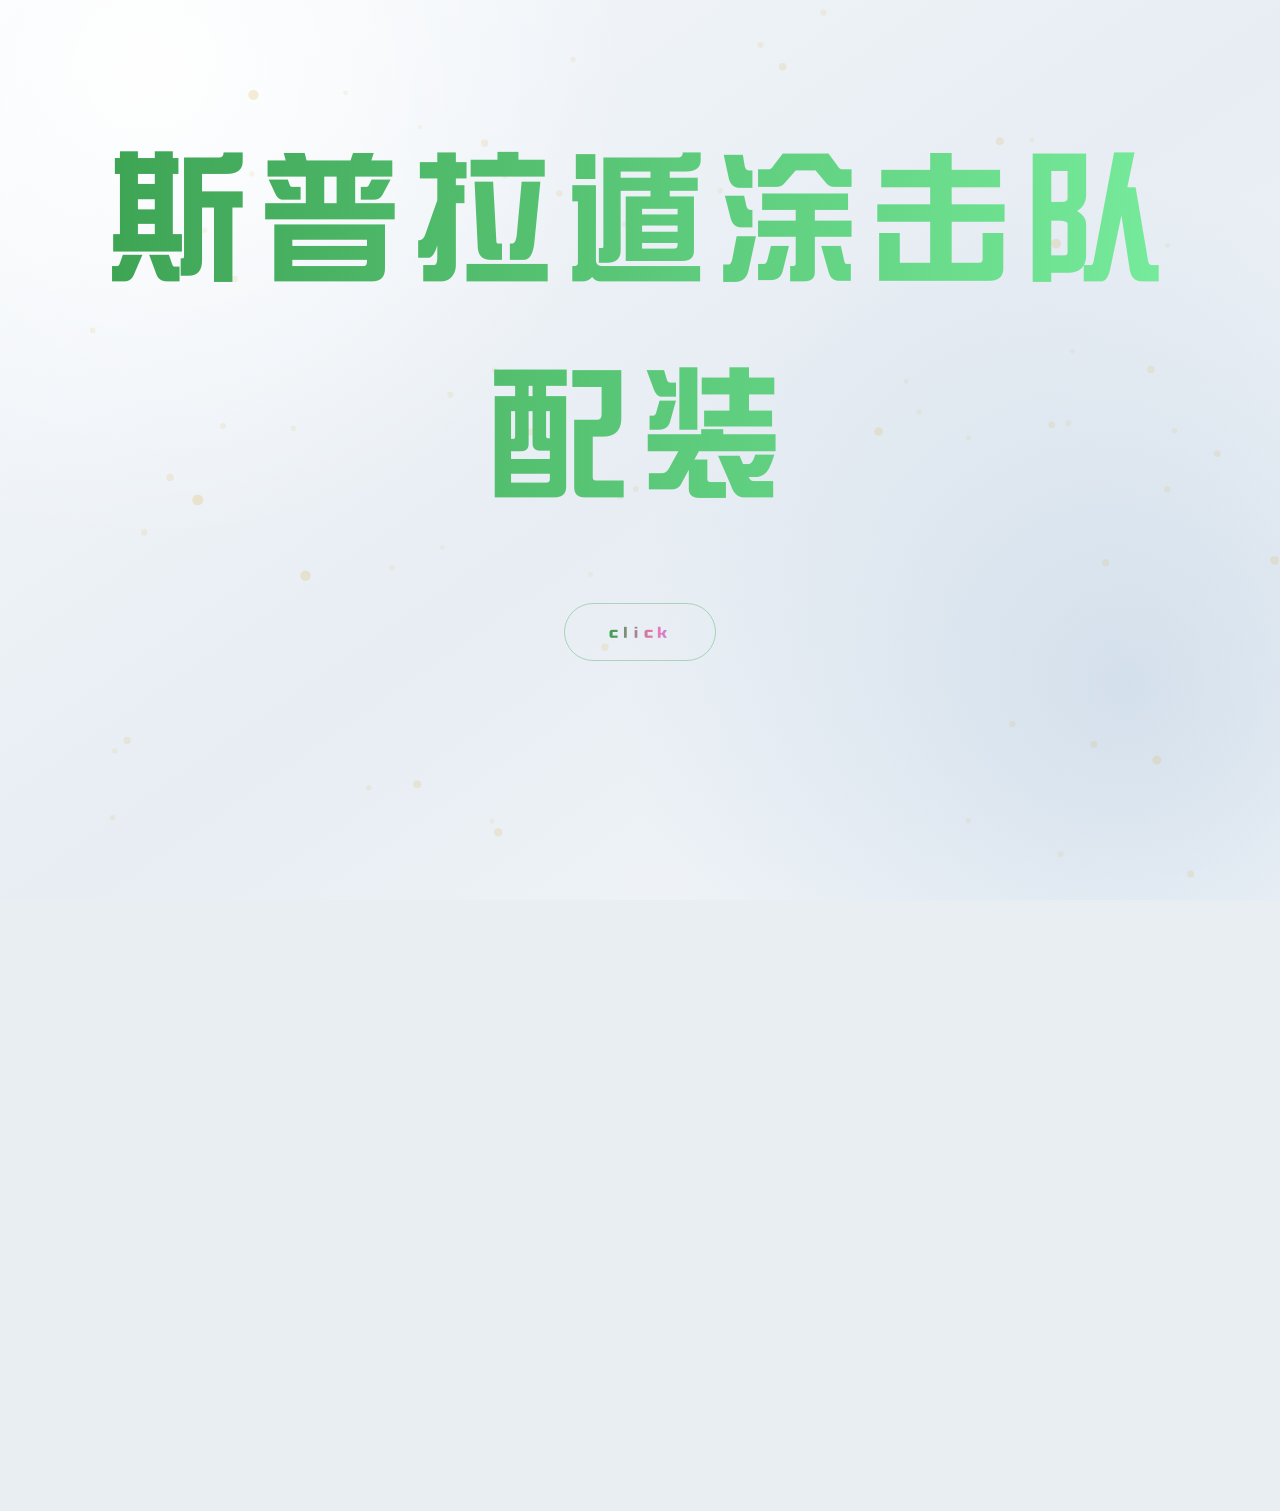
==== commit 9aed1eb1: "feat: 界面优化+修复 片头放大/滚动锁定/Dock去文字/绳子对比度/刷新进入完整主页 - 片头:文字飞入轮盘改为放大效果(scale 1.35) - 片头:动画期间锁定滚动,避免文字错位 - " ====
--- a/index.html
+++ b/index.html
@@ -7,33 +7,70 @@
   <title>斯普拉遁涂击队配装</title>
   <link rel="stylesheet" href="styles.css">
 </head>
-<body>
+<body data-home-stage="intro">
   <main class="home-page">
     <!-- Gradient Title -->
     <section class="home-hero">
       <h1 class="hero-title">斯普拉遁涂击队配装</h1>
       <p class="hero-sub">Splatoon Build Editor</p>
+      <button class="intro-cta" id="introCta" type="button"><span class="intro-cta-label">click</span><span class="edge-light"></span></button>
     </section>
 
     <!-- 6 Home Cards -->
     <section class="bento-grid bento-section" id="bentoGrid">
-      <a class="bento-card bento-card--glow" href="#step-pack" data-label="Step 1">
-        <span class="bento-icon">1</span><h2>选择背包</h2><p>速度·力量·技巧</p>
+      <a class="bento-card bento-card--glow" href="#step-pack" data-label="Step 1" data-card-index="0" data-name="背包">
+        <span class="bento-card-inner">
+          <span class="bento-face bento-face-front"><img class="bento-card-icon" src="初始卡片图片/背包.svg" alt=""></span>
+          <span class="bento-face bento-face-back">
+            <span class="bento-card-name">背包</span>
+            <span class="bento-card-desc"><strong>选择背包</strong><em>速度·力量·技巧</em></span>
+          </span>
+        </span>
       </a>
-      <a class="bento-card bento-card--glow" href="#step-weapon" data-label="Step 2">
-        <span class="bento-icon">2</span><h2>选择武器</h2><p>十一类武器类型</p>
+      <a class="bento-card bento-card--glow" href="#step-weapon" data-label="Step 2" data-card-index="1" data-name="武器">
+        <span class="bento-card-inner">
+          <span class="bento-face bento-face-front"><img class="bento-card-icon" src="初始卡片图片/武器.svg" alt=""></span>
+          <span class="bento-face bento-face-back">
+            <span class="bento-card-name">武器</span>
+            <span class="bento-card-desc"><strong>选择武器</strong><em>十一类武器类型</em></span>
+          </span>
+        </span>
       </a>
-      <a class="bento-card bento-card--glow" href="#step-skills" data-label="Step 3">
-        <span class="bento-icon">3</span><h2>选择配件</h2><p>三配件技能组合</p>
+      <a class="bento-card bento-card--glow" href="#step-skills" data-label="Step 3" data-card-index="2" data-name="配件">
+        <span class="bento-card-inner">
+          <span class="bento-face bento-face-front"><img class="bento-card-icon" src="初始卡片图片/技能.svg" alt=""></span>
+          <span class="bento-face bento-face-back">
+            <span class="bento-card-name">配件</span>
+            <span class="bento-card-desc"><strong>选择配件</strong><em>三配件技能组合</em></span>
+          </span>
+        </span>
       </a>
-      <a class="bento-card bento-card--glow" href="#step-plugins" data-label="Step 4">
-        <span class="bento-icon">4</span><h2>选择零件</h2><p>安装品质零件</p>
+      <a class="bento-card bento-card--glow" href="#step-plugins" data-label="Step 4" data-card-index="3" data-name="零件">
+        <span class="bento-card-inner">
+          <span class="bento-face bento-face-front"><img class="bento-card-icon" src="初始卡片图片/零件.svg" alt=""></span>
+          <span class="bento-face bento-face-back">
+            <span class="bento-card-name">零件</span>
+            <span class="bento-card-desc"><strong>选择零件</strong><em>安装品质零件</em></span>
+          </span>
+        </span>
       </a>
-      <a class="bento-card bento-card--glow" href="#step-treasures" data-label="Step 5">
-        <span class="bento-icon">5</span><h2>选择秘宝</h2><p>装备专属秘宝</p>
+      <a class="bento-card bento-card--glow" href="#step-treasures" data-label="Step 5" data-card-index="4" data-name="秘宝">
+        <span class="bento-card-inner">
+          <span class="bento-face bento-face-front"><img class="bento-card-icon" src="初始卡片图片/秘宝.svg" alt=""></span>
+          <span class="bento-face bento-face-back">
+            <span class="bento-card-name">秘宝</span>
+            <span class="bento-card-desc"><strong>选择秘宝</strong><em>装备专属秘宝</em></span>
+          </span>
+        </span>
       </a>
-      <a class="bento-card bento-card--glow" href="showcase.html" data-label="Final">
-        <span class="bento-icon">★</span><h2>最终展示</h2><p>查看配装总览</p>
+      <a class="bento-card bento-card--glow" href="showcase.html" data-label="Final" data-card-index="5" data-name="展示">
+        <span class="bento-card-inner">
+          <span class="bento-face bento-face-front"><img class="bento-card-icon" src="初始卡片图片/最终展示.svg" alt=""></span>
+          <span class="bento-face bento-face-back">
+            <span class="bento-card-name">展示</span>
+            <span class="bento-card-desc"><strong>最终展示</strong><em>查看配装总览</em></span>
+          </span>
+        </span>
       </a>
     </section>
 
@@ -45,9 +82,11 @@
       <span class="step-wheel-item" data-step="step-skills">配件</span>
       <span class="step-wheel-item" data-step="step-plugins">零件</span>
       <span class="step-wheel-item" data-step="step-treasures">秘宝</span>
+      <span class="step-wheel-item" data-step="step-final">展示</span>
     </div>
     <aside class="lanyard-widget" id="lanyardWidget" aria-label="挂坠展示">
       <div class="lanyard-rope" aria-hidden="true"><span></span><i></i></div>
+      <canvas class="lanyard-physics-canvas" id="lanyardPhysics" aria-hidden="true"></canvas>
       <button class="lanyard-card" id="lanyardCard" type="button" aria-label="翻转挂坠">
         <span class="lanyard-card-inner">
           <img class="lanyard-face lanyard-face-front" src="挂坠图片/正面.jpg" alt="挂坠正面">
@@ -86,7 +125,7 @@
           <div class="treasure-catalog" id="treasureCatalog"></div>
           <aside class="compact-loadout" id="treasureInstalled"></aside>
         </div>
-        <div class="step-next"><a class="specular-btn" href="showcase.html">最终展示 →</a></div>
+        <div class="step-next"><a class="specular-btn" href="showcase.html">展示 →</a></div>
       </section>
     </div>
   </main>
@@ -142,6 +181,6 @@
   </div></div>
   <div class="toast" id="toast" role="status" aria-live="assertive" hidden></div>
   <div class="plugin-hovercard" id="pluginHovercard" role="tooltip" hidden></div>
-  <script src="plugin-data.js"></script><script src="data.js"></script><script src="core.js"></script><script src="app.js"></script>
+  <script src="plugin-data.js"></script><script src="data.js"></script><script src="core.js"></script><script src="lanyard-physics.js"></script><script src="app.js"></script>
 </body>
 </html>
--- a/styles.css
+++ b/styles.css
@@ -5,12 +5,12 @@
   --teal-900: #252540;
   --teal-700: #444;
   --teal-500: #666;
-  --mint: #1a1a2e;
+  --mint: #eef4f8;
   --cream: #fbfbff;
   --paper: #1a1721;
   --paper-dark: #2a2535;
-  --orange: #3aa050;
-  --purple: #3aa050;
+  --orange: #43566c;
+  --purple: #6e7f92;
   --line: rgba(255, 255, 255, .1);
   --line-light: rgba(255, 255, 255, .08);
   --surface: rgba(26, 23, 33, .92);
@@ -37,12 +37,6 @@
 
 @font-face {
   font-family: 'Raider Display';
-  src: url('GB7.ttf') format('truetype');
-  font-display: swap;
-}
-
-@font-face {
-  font-family: 'Raider Body';
   src: url('GB7.ttf') format('truetype');
   font-display: swap;
 }
@@ -549,6 +543,17 @@
 }
 body.plugin-editor-open .dialog { box-shadow: 0 8px 24px rgba(39,62,84,.16) !important; }
 body.plugin-editor-open .dialog::backdrop { background: rgba(45,77,96,.2) !important; }
+
+/* Final library interaction override: readable hover text and low-cost dialog opening. */
+.library-page .library-actions .button,
+.library-page .library-actions .button:hover,
+.library-page .library-actions .button:focus-visible { color: #172b40 !important; -webkit-text-fill-color: #172b40 !important; text-shadow: none !important; filter: none !important; transform: none !important; transition: background-color .12s ease, border-color .12s ease !important; }
+.library-page .library-actions .button:hover { background: #dcecf2 !important; border-color: #2e7186 !important; box-shadow: 0 0 0 2px rgba(46,113,134,.16) !important; }
+.library-page .library-actions .button-solid,
+.library-page .library-actions .button-solid:hover { color: #fff !important; -webkit-text-fill-color: #fff !important; background: #315b78 !important; }
+body.plugin-editor-open .dialog,
+body.plugin-editor-open .dialog *,
+body.plugin-editor-open .dialog::backdrop { animation: none !important; transition: none !important; backdrop-filter: none !important; -webkit-backdrop-filter: none !important; }
 .showcase-title h1 { margin-bottom: .25rem; font-size: clamp(2rem,5vw,4rem); font-weight: 500; }
 .showcase-title p { margin: 0; color: var(--mint); font-size: .76rem; font-weight: 400; }
 .showcase-code { display: flex; align-items: center; gap: .7rem; }
@@ -1678,7 +1683,7 @@
   transform-style: preserve-3d; transform-origin: right center;
   white-space: nowrap; user-select: none;
 }
-.step-wheel:hover, .step-wheel:focus-within { left: -4px; }
+.step-wheel:hover, .step-wheel:focus-within, .step-wheel.hover { left: -4px; }
 .step-wheel-item { position: absolute; top: 50%; left: 80px; min-height: 0; transform-origin: left center; transform: translate(var(--wheel-x, 0px), calc(var(--wheel-y, 0px) - 50%)) rotate(var(--wheel-rot, 0deg)); }
 .step-wheel-item.is-active { color: #fff; filter: blur(0); opacity: 1; transform: translate(var(--wheel-x, 0px), calc(var(--wheel-y, 0px) - 50%)) rotate(var(--wheel-rot, 0deg)); }
 .step-wheel-item.is-near { color: #a6a6a6; filter: blur(2px); opacity: .25; }
@@ -1690,12 +1695,19 @@
   pointer-events: none;
   transform: translate(var(--wheel-x, 0px), calc(var(--wheel-y, 0px) - 50%)) rotate(var(--wheel-rot, 0deg));
 }
+.step-wheel.hover .step-wheel-item,
+.step-wheel.hover .step-wheel-item.is-flown-in {
+  visibility: visible;
+  opacity: 1;
+  pointer-events: auto;
+}
 
 /* Right-side lanyard display: a lightweight vanilla counterpart to the
    reference physics component, using drag sway and a flip-card face. */
 .lanyard-widget {
   position: fixed;
-  z-index: 36;
+  z-index: 1000;
+  isolation: isolate;  /* 内部层叠稳定，绳子始终在 widget 内最顶层 */
   top: 0;
   right: clamp(.75rem, 3vw, 3rem);
   width: clamp(150px, 14vw, 220px);
@@ -1705,14 +1717,16 @@
   transform-origin: 50% 0;
   transition: transform .45s cubic-bezier(.2,.8,.2,1);
 }
-.lanyard-physics-canvas { position:absolute; inset:0; width:100%; height:100%; display:block; cursor:grab; touch-action:none; pointer-events:auto; }
+.lanyard-physics-canvas { position:absolute; inset:0; width:100%; height:100%; display:block; cursor:grab; touch-action:none; pointer-events:auto; z-index: 2; }
 .lanyard-physics-canvas.is-dragging { cursor:grabbing; }
+/* 非物理态：canvas 不参与交互，让 DOM 卡片自己接收点击翻转 */
+.lanyard-widget:not(.is-physics-ready) .lanyard-physics-canvas { pointer-events: none; }
 .lanyard-widget.is-physics-ready .lanyard-rope { display:none; }
-.lanyard-rope { position: absolute; top: 0; left: 50%; width: 18px; height: 43%; transform: translateX(-50%); }
-.lanyard-rope::before { content: ''; position: absolute; left: 50%; top: 0; width: 4px; height: 100%; transform: translateX(-50%); border-radius: 999px; background: linear-gradient(90deg, #222 0 24%, #d8d8d8 38% 62%, #222 76%); box-shadow: 0 0 10px rgba(255,255,255,.16); }
-.lanyard-rope span { position: absolute; top: 41%; left: 50%; width: 26px; height: 26px; transform: translate(-50%, -50%); border: 4px solid #d8d8d8; border-radius: 50%; background: #242431; box-shadow: inset 0 0 0 4px #494958, 0 2px 10px rgba(0,0,0,.5); }
-.lanyard-rope i { position: absolute; top: calc(41% + 10px); left: 50%; width: 18px; height: 28px; transform: translateX(-50%); border: 3px solid #c8c8d4; border-top: 0; border-radius: 0 0 8px 8px; }
-.lanyard-card { position: absolute; top: 41%; left: 50%; width: 100%; aspect-ratio: 1 / 1.24; padding: 0; transform: translate(-50%, 18px); border: 0; border-radius: 16px; background: transparent; cursor: grab; pointer-events: auto; perspective: 900px; filter: drop-shadow(0 18px 22px rgba(0,0,0,.42)); }
+.lanyard-rope { position: absolute; top: 0; left: 50%; width: 18px; height: 43%; transform: translateX(-50%); z-index: 3; }
+.lanyard-rope::before { content: ''; position: absolute; left: 50%; top: 0; width: 4px; height: 100%; transform: translateX(-50%); border-radius: 999px; background: linear-gradient(90deg, #2a2a34 0 24%, #8e8e98 38% 62%, #2a2a34 76%); box-shadow: 0 0 10px rgba(255,255,255,.16); }
+.lanyard-rope span { position: absolute; top: 41%; left: 50%; width: 26px; height: 26px; transform: translate(-50%, -50%); border: 4px solid #8e8e98; border-radius: 50%; background: #242431; box-shadow: inset 0 0 0 4px #494958, 0 2px 10px rgba(0,0,0,.5); }
+.lanyard-rope i { position: absolute; top: calc(41% + 10px); left: 50%; width: 18px; height: 28px; transform: translateX(-50%); border: 3px solid #8e8e98; border-top: 0; border-radius: 0 0 8px 8px; }
+.lanyard-card { position: absolute; top: 41%; left: 50%; width: 100%; aspect-ratio: 1 / 1.24; padding: 0; transform: translate(-50%, 18px); border: 0; border-radius: 16px; background: transparent; cursor: grab; pointer-events: auto; perspective: 900px; filter: drop-shadow(0 18px 22px rgba(0,0,0,.42)); z-index: 1; }
 .lanyard-card:active { cursor: grabbing; }
 .lanyard-card-inner { position: absolute; inset: 0; display: block; transform-style: preserve-3d; transition: transform .65s cubic-bezier(.2,.8,.2,1); }
 .lanyard-card.is-flipped .lanyard-card-inner { transform: rotateY(180deg); }
@@ -1841,24 +1855,7 @@
   font-size: 1.6rem;
 }
 .dock-item-label {
-  position: absolute;
-  top: -2rem;
-  left: 50%;
-  transform: translateX(-50%);
-  white-space: nowrap;
-  padding: 0.2rem 0.6rem;
-  border-radius: 6px;
-  background: #120F17;
-  border: 1px solid #333;
-  color: #eee;
-  font-size: 0.72rem;
-  font-weight: 400;
-  opacity: 0;
-  pointer-events: none;
-  transition: opacity 0.15s ease;
-}
-.dock-item:hover .dock-item-label {
-  opacity: 1;
+  display: none;  /* 底部菜单不显示文字提示，只留图标 */
 }
 
 /* ---- Clean top header ---- */
@@ -2667,6 +2664,38 @@
   background: linear-gradient(90deg, #eef7ff 0%, #f8f2ff 48%, #fff8e8 100%) !important;
 }
 
+/* Batch entry: use the same generous dialog width as the main editor fields. */
+body.plugin-editor-open #batchPluginDialog {
+  width: min(980px, calc(100% - 2rem));
+}
+body.plugin-editor-open #batchPluginDialog .batch-rows {
+  padding: .5rem 0;
+}
+body.plugin-editor-open #batchPluginDialog .batch-row {
+  width: 100%;
+  grid-template-columns: minmax(0, 1.5fr) minmax(150px, .48fr) minmax(150px, .48fr) auto;
+  gap: .8rem;
+  padding: .8rem .9rem;
+  box-sizing: border-box;
+}
+body.plugin-editor-open #batchPluginDialog .batch-remove {
+  min-height: 38px;
+  padding: .35rem .65rem;
+  color: #607286 !important;
+  background: transparent !important;
+  border-color: rgba(96,114,134,.32) !important;
+  box-shadow: none !important;
+}
+body.plugin-editor-open #batchPluginDialog .batch-remove:hover {
+  color: #31485e !important;
+  background: #edf2f6 !important;
+  border-color: rgba(72,96,119,.5) !important;
+}
+@media (max-width: 720px) {
+  body.plugin-editor-open #batchPluginDialog .batch-row { grid-template-columns: 1fr 1fr; }
+  body.plugin-editor-open #batchPluginDialog .batch-remove { justify-self: start; }
+}
+
 /* Bulk selection controls in the parts library. */
 .select-column {
   width: 2.5rem;
@@ -2699,3 +2728,555 @@
   background: rgba(255,255,255,.55);
   font-size: .72rem;
 }
+
+/* ============================================================
+   UI 修复覆盖层 v2（2026-08 批，全面修正）
+   追加在文件末尾以确保最终生效
+   ============================================================ */
+
+/* 1. 已安装零件面板：压缩行高 + 缩略图匹配列宽，一屏可装 9 个 */
+.installed-pane { max-height: calc(100vh - 120px); }
+.installed-plugin { padding: .4rem .6rem; grid-template-columns: 44px minmax(0,1fr) minmax(58px,auto); gap: .5rem; }
+.installed-thumb { width: 40px; height: 40px; }
+.installed-plugin .installed-thumb { width: 40px; height: 40px; }
+.installed-plugin .installed-border { inset: 0; width: 100%; height: 100%; }
+.installed-plugin .installed-part-img { inset: 12%; width: 76%; height: 76%; transform: none; }
+.installed-plugin strong { font-size: .88rem; line-height: 1.2; white-space: nowrap; overflow: hidden; text-overflow: ellipsis; }
+.installed-plugin small { font-size: .7rem; line-height: 1.2; white-space: nowrap; overflow: hidden; text-overflow: ellipsis; }
+.installed-plugin > b { font-size: .98rem; }
+@media (max-width: 900px) {
+  .installed-pane { position: sticky; top: 82px; max-height: calc(100vh - 120px); overflow: auto; }
+}
+
+/* 2. 武器列表：防溢出 + 占位字亮色（解决深字叠深底"乱码"） */
+.weapon-list-grid { max-height: 46vh; overflow-y: auto; }
+.weapon-item .asset-glyph,
+.weapon-item .asset-frame .asset-glyph,
+.weapon-picker-body .asset-weapon-type .asset-glyph { color: #fbfbff !important; }
+.weapon-item .asset-frame,
+.weapon-picker-body .asset-weapon-type { background: linear-gradient(145deg, #22374a, #34506a) !important; }
+
+/* 3. 下一步按钮：统一右下角 + 边框颜色统一（不随背包深浅不一） */
+.step-panel { position: relative; }
+.step-next {
+  display: flex;
+  justify-content: flex-end;
+  margin-top: 1.5rem;
+  padding: 0 0 1.5rem;
+}
+.step-next .specular-btn { border-color: rgba(90,140,170,.45) !important; }
+
+/* 4. 背包面板稳定高度：未选/选中高度一致，消除跳动 */
+#step-pack .pack-grid { min-height: 540px; }
+.pack-main img { max-height: 500px; }
+.pack-stage { min-height: 540px; }
+
+/* 5. 技能弹窗：去掉大模糊与高开销 hover，面板动画去 blur */
+#skillDialog { backdrop-filter: none !important; -webkit-backdrop-filter: none !important; }
+#skillDialog::backdrop { backdrop-filter: none !important; -webkit-backdrop-filter: none !important; }
+.picker-skill { transition: background-color .12s ease, border-color .12s ease !important; }
+.picker-skill:hover,
+.picker-skill.is-current {
+  background: #e3f0f5 !important;
+  border-color: #6c9eaf !important;
+  box-shadow: none !important;
+}
+@keyframes panel-sequence-in {
+  from { opacity: 0; transform: translateY(16px); }
+  to   { opacity: 1; transform: translateY(0); }
+}
+
+/* 6. 零件左侧名称字号调大 + 垂直居中 */
+.plugin-group-label { font-size: 1rem !important; font-weight: 600 !important; line-height: 1.35; padding-top: 0 !important; }
+.plugin-group > header { align-items: center; min-height: 0; }
+
+/* 7. 技能弹窗选择器按背包上色 + 配件 tab 跟随自身背包色 */
+.picker-skill[data-pack="speed"] { --picker-accent: #1689a8; --picker-soft: rgba(22,137,168,.12); }
+.picker-skill[data-pack="power"] { --picker-accent: #c85f19; --picker-soft: rgba(200,95,25,.12); }
+.picker-skill[data-pack="technique"] { --picker-accent: #8a4fc1; --picker-soft: rgba(138,79,193,.12); }
+.picker-skill[data-pack]:hover,
+.picker-skill[data-pack].is-current {
+  background: var(--picker-soft) !important;
+  border-color: var(--picker-accent) !important;
+}
+.picker-skill[data-pack]:hover strong,
+.picker-skill[data-pack].is-current strong,
+.picker-skill[data-pack]:hover small,
+.picker-skill[data-pack].is-current small { color: var(--picker-accent) !important; }
+.skill-tab[data-pack="speed"].is-selected { border-color: #1689a8 !important; box-shadow: 3px 3px 0 #1689a8 !important; }
+.skill-tab[data-pack="power"].is-selected { border-color: #c85f19 !important; box-shadow: 3px 3px 0 #c85f19 !important; }
+.skill-tab[data-pack="technique"].is-selected { border-color: #8a4fc1 !important; box-shadow: 3px 3px 0 #8a4fc1 !important; }
+
+/* 8. 已安装零件插槽选中圆：斜条纹改实心（跟随当前背包主题色） */
+.slot-shapes i.is-filled {
+  border-style: solid;
+  border-color: var(--theme-accent);
+  background: var(--theme-accent) !important;
+  box-shadow: inset 0 0 0 2px rgba(255,255,255,.35);
+}
+
+/* 9. 成本角标：改正圆 + 放零件卡左上角 */
+.plugin-tile-cost,
+.installed-cost-badge {
+  display: grid;
+  place-items: center;
+  width: 22px;
+  height: 22px;
+  min-width: 22px;
+  padding: 0;
+  line-height: 22px;
+  text-align: center;
+}
+.plugin-tile-cost { top: 4px; left: 4px; }
+.installed-cost-badge { top: 3px; left: 3px; }
+
+/* 10. 秘宝选择界面重设计：按归属配色（普通淡绿/速度淡蓝/力量淡橙/技巧淡紫） */
+.treasure-card {
+  position: relative;
+  border: 2px solid rgba(120,145,168,.22);
+  background: linear-gradient(145deg, rgba(249,251,253,.94), rgba(238,244,249,.72));
+  box-shadow: inset 0 1px rgba(255,255,255,.9);
+}
+.treasure-card:hover { background: linear-gradient(145deg, #ffffff, #e8f1f6); }
+.treasure-card[data-scope="common"] { --t-color: #4c9a6e; --t-soft: rgba(76,154,110,.13); }
+.treasure-card[data-pack="speed"] { --t-color: #4a90b8; --t-soft: rgba(74,144,184,.13); }
+.treasure-card[data-pack="power"] { --t-color: #c8783a; --t-soft: rgba(200,120,58,.13); }
+.treasure-card[data-pack="technique"] { --t-color: #9a6ad0; --t-soft: rgba(154,106,208,.13); }
+.treasure-card.is-installed {
+  background: var(--t-soft) !important;
+  border-color: var(--t-color) !important;
+  box-shadow: 0 6px 16px color-mix(in srgb, var(--t-color) 28%, transparent), inset 0 1px rgba(255,255,255,.95);
+}
+.treasure-card.is-installed strong { color: var(--t-color) !important; }
+.treasure-card .selection-mark { width: 18px; height: 18px; border: 2px solid #9db4c6; }
+.treasure-card.is-installed .selection-mark {
+  border: 0;
+  background: var(--t-color);
+  box-shadow: 0 0 0 3px color-mix(in srgb, var(--t-color) 30%, transparent);
+}
+.treasure-group { background: linear-gradient(160deg, rgba(249,251,253,.88), rgba(238,244,249,.62)); border-color: rgba(120,145,168,.22); }
+.treasure-group > header strong { color: #203449; }
+.compact-loadout { max-height: calc(100vh - 140px); overflow: auto; background: rgba(248,251,253,.9) !important; }
+.compact-head { background: linear-gradient(120deg, #203348, #38556d); color: #fff; }
+.compact-item strong { color: #203449 !important; }
+.compact-item small { color: #5d7183 !important; }
+
+/* 11. 展示页：亮色背景 + 背包主题色 + 互补色 + 彩色边框，一页全展示 */
+.showcase-body { background: linear-gradient(145deg, #eef3f7, #e3ebf2); }
+.showcase-shell { max-width: 1180px; margin: 0 auto; padding: 1rem; }
+.showcase-title {
+  background: linear-gradient(120deg, #ffffff, #f0f5f9);
+  color: #203449;
+  border: 2px solid rgba(120,150,175,.3);
+  box-shadow: 0 14px 34px rgba(55,72,92,.14), inset 0 1px rgba(255,255,255,.95);
+}
+.showcase-title h1 { color: #203449; }
+.showcase-title p { color: #5d7183 !important; font-size: .9rem !important; }
+.showcase-code span { color: #5d7183 !important; }
+.showcase-code strong { background: linear-gradient(120deg, #314a63, #52728e); color: #fff; border-color: rgba(255,255,255,.6); }
+.showcase-skills { display: grid; grid-template-columns: repeat(3, minmax(0,1fr)); gap: .7rem; margin-top: .75rem; }
+.showcase-skill { min-height: 0; border: 2px solid transparent; border-radius: 16px; overflow: hidden; background: #fff; box-shadow: 0 12px 30px rgba(55,72,92,.12), inset 0 1px rgba(255,255,255,.9); }
+.showcase-skill[data-pack="speed"] { border-color: #1689a8; }
+.showcase-skill[data-pack="power"] { border-color: #c85f19; }
+.showcase-skill[data-pack="technique"] { border-color: #8a4fc1; }
+.showcase-skill > header {
+  background: linear-gradient(120deg, color-mix(in srgb, var(--theme-accent) 20%, white), color-mix(in srgb, var(--theme-accent) 4%, white)) !important;
+  color: #203449;
+  border-bottom: 2px solid var(--theme-accent);
+}
+.showcase-skill header small,
+.showcase-skill header p,
+.showcase-position { color: #4a6b84 !important; }
+.showcase-plugin {
+  background: #f4f8fb !important;
+  border-color: rgba(80,110,135,.2) !important;
+}
+.showcase-plugin strong { color: #203449 !important; font-size: .85rem !important; }
+.showcase-plugin small { color: #5d7183 !important; font-size: .72rem !important; }
+.showcase-plugin > b { color: var(--theme-accent) !important; }
+.showcase-meter { background: #fff !important; border-top-color: rgba(80,110,135,.15) !important; }
+.showcase-meter span { color: #5d7183 !important; font-size: .74rem !important; }
+.meter-track { border-color: #b9c8d4 !important; background: #edf2f6 !important; }
+.meter-track i { background: repeating-linear-gradient(90deg, var(--theme-accent) 0 7px, #8fb4c9 7px 9px) !important; }
+.showcase-bottom { display: grid; grid-template-columns: .8fr 1.3fr 1fr; gap: .7rem; margin-top: .75rem; }
+.showcase-summary {
+  background: #fff !important;
+  border: 2px solid rgba(120,150,175,.3);
+  border-radius: 14px;
+  box-shadow: 0 12px 28px rgba(55,72,92,.1), inset 0 1px rgba(255,255,255,.9);
+}
+.showcase-summary h2 { color: #203449; }
+.showcase-summary p { color: #5d7183 !important; font-size: .85rem !important; }
+.summary-label { color: #7a97ad !important; font-size: .72rem !important; }
+.summary-item-grid > div { background: #f4f8fb !important; border-color: rgba(80,110,135,.16) !important; }
+.summary-item-grid strong { color: #203449 !important; font-size: .8rem !important; }
+.summary-item-grid small { color: #5d7183 !important; font-size: .72rem !important; }
+.showcase-plugin-list { overflow-y: auto; max-height: 300px; }
+
+/* 12. 批量添加"移除"行按钮：轻量小字样式 */
+body.plugin-editor-open #batchPluginDialog .batch-remove {
+  min-height: 0;
+  padding: .2rem .45rem;
+  border-radius: 6px;
+  font-size: .78rem;
+  color: #8aa0b3 !important;
+  background: transparent !important;
+  border-color: transparent !important;
+  box-shadow: none !important;
+}
+body.plugin-editor-open #batchPluginDialog .batch-remove:hover {
+  color: #c0414b !important;
+  background: rgba(220,80,90,.1) !important;
+  border-color: transparent !important;
+}
+
+/* 13. 武器/秘宝库按钮纳入 .library-actions 渐变风格 + 与左侧垂直居中 */
+.library-masthead { align-items: center; }
+.library-page--weapons .stat-stack .library-actions,
+.library-page--treasures .stat-stack .library-actions { justify-content: flex-end; }
+.library-page--weapons .library-actions .button-solid,
+.library-page--treasures .library-actions .button-solid {
+  background: linear-gradient(120deg, var(--library-a), var(--library-b), var(--library-c)) !important;
+  color: #fff !important;
+  border-radius: 999px;
+  min-height: 42px;
+  padding: .58rem 1rem;
+  font-size: .84rem;
+  font-weight: 500;
+  box-shadow: 0 0 0 1px rgba(255,255,255,.7) inset, 0 7px 18px rgba(48,72,91,.14) !important;
+}
+.library-page--weapons .library-actions .button-solid:hover,
+.library-page--treasures .library-actions .button-solid:hover {
+  filter: saturate(1.18) brightness(1.03);
+  transform: translateY(-2px);
+  box-shadow: 0 0 16px color-mix(in srgb, var(--library-b) 70%, transparent) !important;
+}
+
+/* ============================================================
+   UI 修复覆盖层 v3（2026-08 批，针对第二轮反馈）
+   ============================================================ */
+
+/* 4-fix 背包：按钮放正中间 + 高度稳定消除跳动 */
+.pack-reset-btn {
+  left: 50% !important;
+  right: auto !important;
+  bottom: 0;
+  transform: translateX(-50%);
+}
+#step-pack .pack-grid,
+.pack-stage {
+  min-height: 520px;
+  display: flex;
+  align-items: center;
+  justify-content: center;
+}
+.pack-main img { max-height: 480px; }
+.pack-stage--speed,
+.pack-stage--power,
+.pack-stage--technique { min-height: 520px; }
+
+/* 5-fix 成本角标：数字中心与零件卡左上角共点 */
+.plugin-tile-cost {
+  top: 0;
+  left: 0;
+  transform: translate(-50%, -50%);
+}
+
+/* 已安装面板：加大高度一屏装下9个，缩略图比例协调 */
+.installed-pane {
+  max-height: calc(100vh - 90px);
+  display: flex;
+  flex-direction: column;
+}
+.installed-pane .installed-list { flex: 1 1 auto; overflow-y: auto; }
+.installed-plugin { padding: .3rem .6rem; }
+.installed-thumb { width: 38px; height: 38px; }
+.installed-cost-badge {
+  width: 15px;
+  height: 15px;
+  min-width: 15px;
+  line-height: 15px;
+  font-size: .55rem;
+  top: 0;
+  left: 0;
+  transform: translate(-30%, -30%);
+}
+.installed-plugin .installed-border { inset: 0; }
+.installed-plugin .installed-part-img { inset: 12%; width: 76%; height: 76%; }
+
+/* 6-fix 秘宝右侧已安装列表：hover 用对应主题色而非黑色 */
+.compact-item:hover { background: rgba(85,214,242,.12) !important; }
+.treasure-card[data-scope="common"] .selection-mark { border-color: #4c9a6e; }
+.treasure-card[data-pack="speed"] .selection-mark { border-color: #4a90b8; }
+.treasure-card[data-pack="power"] .selection-mark { border-color: #c8783a; }
+.treasure-card[data-pack="technique"] .selection-mark { border-color: #9a6ad0; }
+
+/* ======================================================================
+   首页片头式入场动画（intro → home 两阶段）
+   body[data-home-stage="intro"]：只显示居中大标题 + click 按钮
+   body[data-home-stage="home"]：标题缩小到顶 + 副标题滚动 + 卡片进场 + 挂坠坠落
+   ====================================================================== */
+
+/* —— 标题视差倾斜（仅 intro 阶段，由 JS 设 --tilt-x/--tilt-y）—— */
+.hero-title {
+  transform: perspective(900px) rotateX(var(--tilt-y, 0deg)) rotateY(var(--tilt-x, 0deg));
+  transform-style: preserve-3d;
+  transition: font-size 1.2s cubic-bezier(.2,.8,.25,1),
+              transform 1.2s cubic-bezier(.2,.8,.25,1),
+              margin 1.2s cubic-bezier(.2,.8,.25,1);
+}
+body[data-home-stage="intro"] .hero-title {
+  transition: transform .18s ease-out;  /* intro 阶段视差跟手要快 */
+}
+
+/* —— 卡片翻面结构（正面图标 / 背面名称+描述）—— */
+.bento-card { perspective: 1000px; }
+.bento-card-inner {
+  position: absolute; inset: 0;
+  transform-style: preserve-3d;
+  transition: transform .6s cubic-bezier(.2,.8,.25,1);
+}
+.bento-card.is-flipped .bento-card-inner { transform: rotateY(180deg); }
+.bento-face {
+  position: absolute; inset: 0;
+  display: flex; flex-direction: column;
+  align-items: center; justify-content: center;
+  backface-visibility: hidden; -webkit-backface-visibility: hidden;
+  border-radius: inherit;
+}
+.bento-face-back { transform: rotateY(180deg); }
+.bento-card-icon { width: 52%; height: 52%; object-fit: contain; filter: drop-shadow(0 4px 10px rgba(0,0,0,.18)); }
+.bento-card-name {
+  font-family: var(--font-game);
+  font-size: clamp(1.6rem, 3.5vw, 2.4rem);
+  font-weight: 500; color: #1d2b3a;
+  text-align: center;
+  transition: opacity .35s ease;
+}
+.bento-card-desc { display: none; flex-direction: column; align-items: center; gap: .15rem; }
+.bento-card-desc strong { font-size: 1.15rem; font-weight: 500; color: #1d2b3a; }
+.bento-card-desc em { font-size: .8rem; font-style: normal; color: #566779; }
+
+/* —— intro 阶段：标题居中放大，隐藏卡片/轮盘/Dock/挂坠 —— */
+body[data-home-stage="intro"] .home-hero {
+  position: relative;
+  min-height: 82vh;
+  display: flex;
+  flex-direction: column;
+  align-items: center;
+  justify-content: center;
+  padding: 2rem 1rem;
+}
+body[data-home-stage="intro"] .hero-title {
+  font-size: clamp(4rem, 12vw, 9rem);
+  margin: 0;
+}
+body[data-home-stage="intro"] .hero-sub {
+  opacity: 0;
+  visibility: hidden;
+}
+body[data-home-stage="intro"] .bento-section,
+body[data-home-stage="intro"] .lanyard-widget,
+body[data-home-stage="intro"] .step-wheel,
+body[data-home-stage="intro"] .dock-outer {
+  opacity: 0;
+  visibility: hidden;
+  pointer-events: none;
+}
+body[data-home-stage="intro"] .bento-card {
+  animation: none !important;
+  opacity: 0;
+  transform: translateY(80px);
+}
+body[data-home-stage="intro"] #builderWrap { display: none !important; }
+/* 片头未跑完前，卡片/轮盘/Dock 不可点 */
+body:not([data-home-ready="1"]) .bento-card,
+body:not([data-home-ready="1"]) .step-wheel,
+body:not([data-home-ready="1"]) .dock-outer { pointer-events: none; }
+body[data-home-ready="1"] .bento-card,
+body[data-home-ready="1"] .step-wheel,
+body[data-home-ready="1"] .dock-outer { pointer-events: auto; }
+
+
+/* —— intro-cta：click 按钮（透明背景 + 彩色循环文字）—— */
+.intro-cta {
+  position: relative;
+  display: none;
+  margin-top: 2.4rem;
+  padding: 0.9rem 2.8rem;
+  border: 1.5px solid rgba(58,160,80,.35);
+  border-radius: 999px;
+  background: transparent;
+  font-family: var(--font-game);
+  font-size: 1.15rem;
+  letter-spacing: 0.22em;
+  cursor: pointer;
+  overflow: hidden;
+  transition: transform .2s ease, border-color .3s ease;
+}
+body[data-home-stage="intro"] .intro-cta { display: inline-flex; align-items: center; }
+.intro-cta:hover { transform: translateY(-2px); border-color: rgba(58,160,80,.7); }
+.intro-cta-label {
+  background: linear-gradient(90deg, #3aa050, #f472b6, #38bdf8, #c084fc, #3aa050);
+  background-size: 300% 100%;
+  -webkit-background-clip: text;
+  background-clip: text;
+  color: transparent;
+  animation: cta-color-cycle 4s linear infinite;
+  font-weight: 500;
+}
+@keyframes cta-color-cycle {
+  0% { background-position: 0% 50%; }
+  100% { background-position: 300% 50%; }
+}
+/* 透明按钮的微光边缘（保留 edge-light span，改为静态柔光） */
+.intro-cta > .edge-light { display: none; }
+
+
+/* —— home 阶段：标题缩小到顶 —— */
+body[data-home-stage="home"] .home-hero {
+  position: relative;
+  min-height: 0;
+  display: block;
+  padding: 1.5rem 0 1rem;
+}
+body[data-home-stage="home"] .hero-title {
+  font-size: clamp(3rem, 8vw, 5.5rem);
+  margin: 0 0 0.3rem;
+}
+
+/* —— 副标题逐字母从右边滚动进场 —— */
+body[data-home-stage="intro"] .hero-sub { transform: translateX(0); }
+body[data-home-stage="home"] .hero-sub {
+  opacity: 1;
+  visibility: visible;
+  overflow: hidden;
+  white-space: nowrap;
+  letter-spacing: 0.2em;
+}
+body[data-home-stage="home"] .hero-sub .sub-char {
+  display: inline-block;
+  opacity: 0;
+  transform: translateX(60px);
+}
+body[data-home-stage="home"] .hero-sub.is-scrolling-in .sub-char {
+  animation: sub-char-in .55s cubic-bezier(.2,.8,.25,1) both;
+}
+@keyframes sub-char-in {
+  from { opacity: 0; transform: translateX(60px); }
+  to   { opacity: 1; transform: translateX(0); }
+}
+
+/* —— 卡片进场：home 阶段由 JS 给 .bento-grid 加 .is-revealed 触发 —— */
+body[data-home-stage="home"] .bento-section { opacity: 1; visibility: visible; }
+body[data-home-stage="home"] .bento-card { opacity: 0; transform: translateY(80px); animation: none; }
+/* Step 标签：片头未完成前隐藏，最终态与卡片文字一起显示 */
+body:not([data-home-ready="1"]) .bento-card::before { opacity: 0; }
+body[data-home-ready="1"] .bento-card::before { opacity: 1; transition: opacity .6s ease; }
+/* 卡片按顺序逐张进场：JS 给每张加 .is-card-in，配合 --card-in-delay 错开 */
+body[data-home-stage="home"] .bento-grid.is-revealed .bento-card.is-card-in {
+  animation: slide-up 0.7s cubic-bezier(.25,.8,.25,1) var(--card-in-delay, 0s) forwards;
+}
+/* 卡片翻转后，背面名称飞走时隐藏名称层 */
+.bento-card.is-name-flown .bento-card-name { opacity: 0; }
+/* 挂坠砸下时，卡片背面显示描述文字（模糊渐现） */
+.bento-card.is-revealed-text .bento-card-name { display: none; }
+.bento-card.is-revealed-text .bento-card-desc {
+  display: flex;
+  animation: card-desc-blur-in 1s cubic-bezier(.2,.8,.25,1) both;
+}
+@keyframes card-desc-blur-in {
+  from { opacity: 0; filter: blur(10px); transform: scale(.92); }
+  to   { opacity: 1; filter: blur(0); transform: scale(1); }
+}
+
+/* —— 飞入轮盘的文字（临时 DOM 元素）—— */
+.flying-name {
+  position: fixed;
+  z-index: 160;
+  font-family: var(--font-game);
+  font-size: 2.2rem;
+  font-weight: 500;
+  color: #1d2b3a;
+  pointer-events: none;
+  white-space: nowrap;
+  opacity: 0;
+  transition: transform .7s cubic-bezier(.2,.8,.25,1), opacity .25s ease, scale .7s cubic-bezier(.2,.8,.25,1);
+  text-shadow: 0 2px 10px rgba(255,255,255,.95);
+}
+.flying-name.is-flying {
+  transform: translate(var(--fly-x,0px), var(--fly-y,0px)) rotate(var(--fly-rot,0deg));
+  scale: var(--fly-scale, 1);
+  opacity: 1;
+}
+
+/* —— 轮盘飞入态：飞入前项隐藏，飞入后显示 —— */
+.step-wheel.is-intro-sequence .step-wheel-item { visibility: hidden; opacity: 0; }
+.step-wheel.is-intro-sequence .step-wheel-item.is-flown-in { visibility: visible; opacity: 1; }
+/* 飞入的项到达后清晰；下一个飞入时前一个变模糊（is-near 样式） */
+.step-wheel.is-intro-sequence .step-wheel-item.is-blurred { filter: blur(2px); opacity: .3; }
+
+/* —— Dock：一开始完全不出现，卡片文字全部出现后才逐项淡入冒出（统一高度）—— */
+body[data-home-stage="home"] .dock-outer { opacity: 0; visibility: hidden; }
+body[data-home-stage="home"] .dock-outer.is-rising { opacity: 1; visibility: visible; }
+.dock-outer.is-rising .dock-item {
+  animation: dock-rise .5s cubic-bezier(.2,.8,.25,1) both;
+}
+@keyframes dock-rise {
+  from { transform: translateY(40px); opacity: 0; }
+  to   { transform: translateY(0); opacity: 1; }
+}
+/* 定稿态：Dock 已就位，按正常高度显示字母与底标 */
+.dock-outer.is-settled .dock-item {
+  width: 50px; height: 50px;
+  transform: none;
+}
+.dock-outer.is-settled .dock-item-icon { font-size: 1.2rem; }
+.dock-outer.is-settled .dock-item:hover { width: 50px; height: 50px; transform: none; }
+
+/* —— 挂坠坠落 + 物理态 —— */
+body[data-home-stage="home"] .lanyard-widget {
+  opacity: 0;
+  visibility: hidden;
+  pointer-events: none;
+}
+body[data-home-stage="home"] .lanyard-widget.is-falling,
+body[data-home-stage="home"] .lanyard-widget.is-physics-ready {
+  opacity: 1;
+  visibility: visible;
+}
+body[data-home-stage="home"] .lanyard-widget.is-falling {
+  animation: lanyard-fall .9s cubic-bezier(.2,.7,.3,1) both;
+}
+@keyframes lanyard-fall {
+  from { transform: translateY(-130%) rotate(var(--lanyard-sway, 0deg)); }
+  to   { transform: translateY(0)     rotate(var(--lanyard-sway, 0deg)); }
+}
+/* 物理就绪：隐藏 DOM 绳子，canvas 接管；卡片由 JS 物理驱动 transform */
+.lanyard-widget.is-physics-ready .lanyard-rope { display: none; }
+.lanyard-widget.is-physics-ready .lanyard-card {
+  top: 0;
+  left: 50%;
+  pointer-events: none;  /* canvas 接管拖拽/翻面 */
+  transition: none;  /* 物理每帧设 transform，不要 CSS 过渡干扰 */
+}
+.lanyard-widget.is-physics-ready .lanyard-physics-canvas { display: block; }
+
+/* —— click 按钮淡出 —— */
+body[data-home-stage="home"] .intro-cta {
+  opacity: 0;
+  visibility: hidden;
+  transform: translateY(-10px);
+  transition: opacity .4s ease, transform .4s ease, visibility 0s .4s;
+}
+
+/* —— 片头动画期间锁定滚动，避免飞入文字错位 —— */
+body.is-sequence-locked { overflow: hidden; }
+
+/* —— reduced motion：跳过片头，直接 home 态最终态 —— */
+@media (prefers-reduced-motion: reduce) {
+  body[data-home-stage="intro"] .hero-title { transform: none; }
+  .intro-cta::before, .intro-cta > .edge-light { display: none; }
+  body[data-home-ready="1"] .bento-card.is-flipped .bento-card-name { display: none; }
+  body[data-home-ready="1"] .bento-card .bento-card-desc { display: flex; }
+}
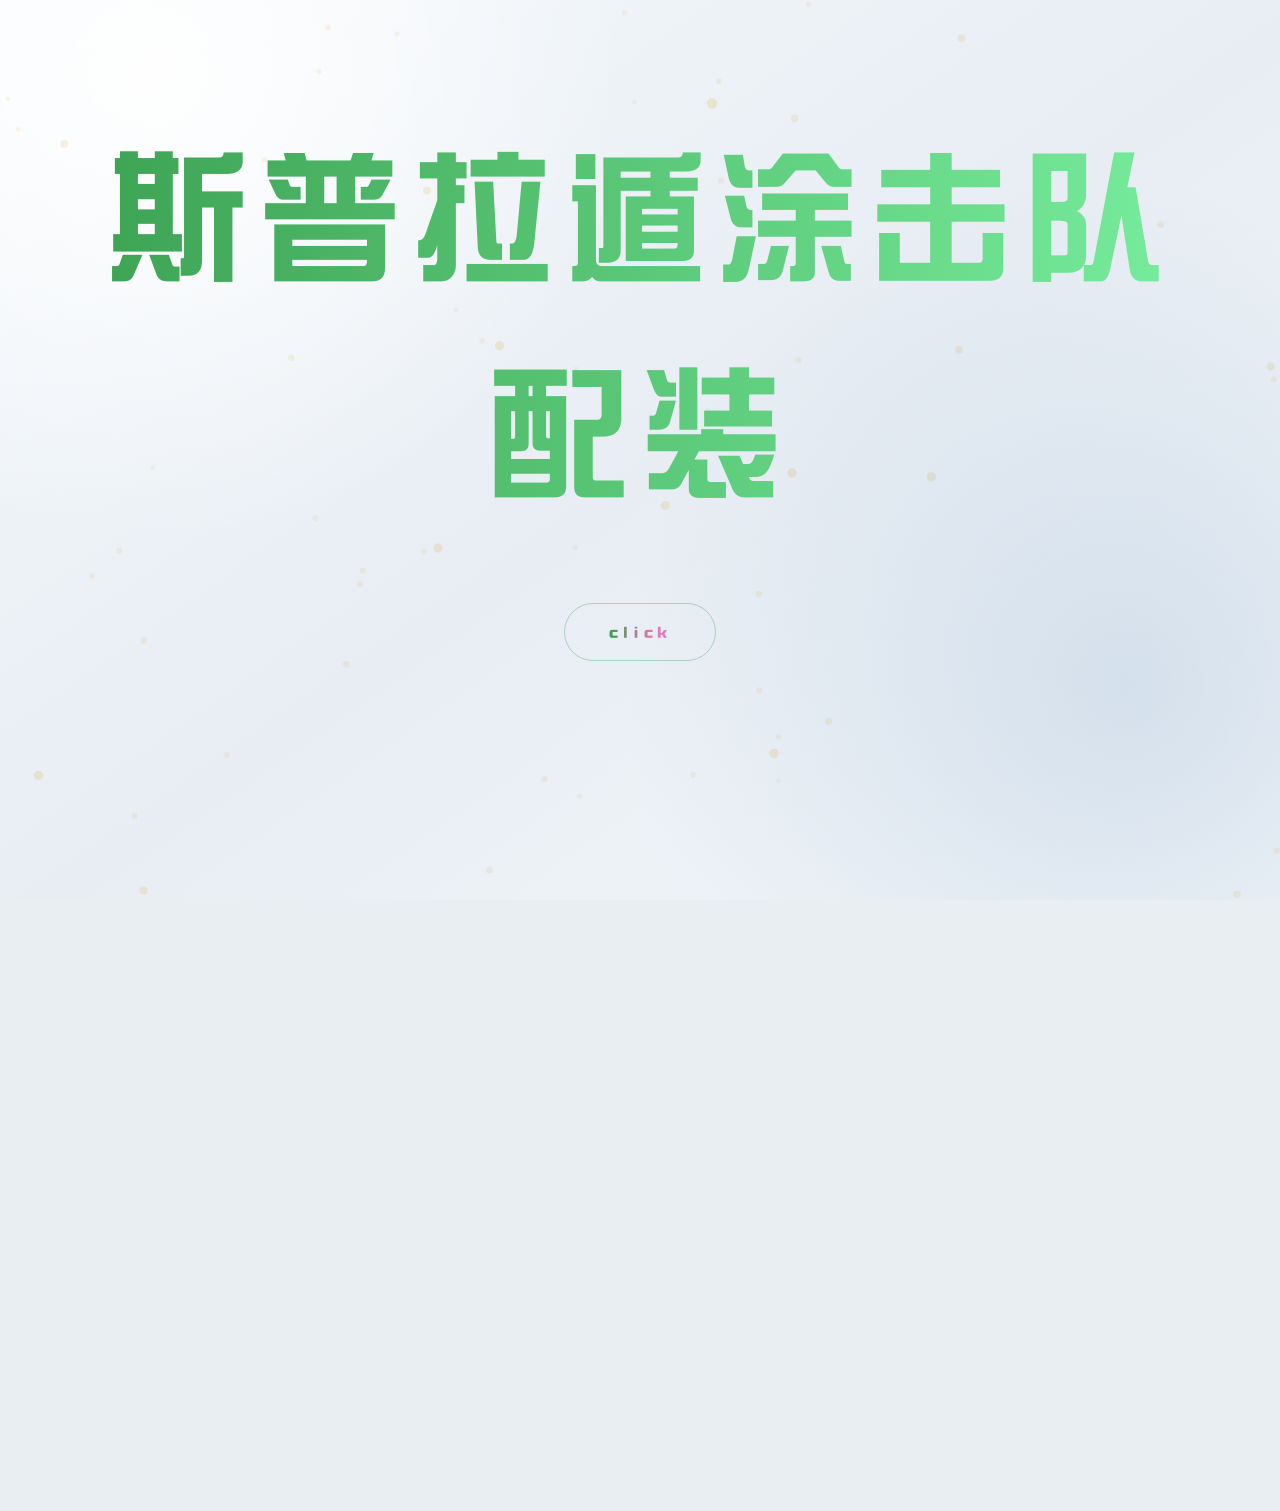
==== commit 5c5dd69a: "feat: 定稿跨页动画(动画2)+保留返回按钮/背包优化 - 跨页动画:主页点卡片→卡片翻转→图标飞向视口左上角固定落点(18,18)→步骤面板缓入,面板左上角有对应图标 - 移除动画1(淡出缩放)" ====
--- a/index.html
+++ b/index.html
@@ -96,11 +96,13 @@
     </aside>
     <div id="builderWrap" style="display:none;">
       <section class="step-panel" id="step-pack">
+        <img class="panel-corner-icon" src="初始卡片图片/背包.svg" alt="" aria-hidden="true">
         <div class="pack-grid" id="packGrid"></div>
         <div class="notice" id="buildNotice" role="status" aria-live="polite" hidden></div>
         <div class="step-next"><button class="specular-btn" data-next="step-weapon">下一步：选择武器 →</button></div>
       </section>
       <section class="step-panel" id="step-weapon" style="display:none;">
+        <img class="panel-corner-icon" src="初始卡片图片/武器.svg" alt="" aria-hidden="true">
         <div class="weapon-layout">
           <div><label class="field-label">武器类型</label><button class="control weapon-select-button" id="weaponSelectButton" type="button">点击选择武器</button></div>
           <div><span class="field-label">武器效果</span><div class="effect-grid" id="weaponEffects"></div></div>
@@ -109,10 +111,12 @@
         <div class="step-next"><button class="specular-btn" data-next="step-skills">下一步：选择配件 →</button></div>
       </section>
       <section class="step-panel" id="step-skills" style="display:none;">
+        <img class="panel-corner-icon" src="初始卡片图片/技能.svg" alt="" aria-hidden="true">
         <div class="skill-slot-grid" id="skillSlots"></div>
         <div class="step-next"><button class="specular-btn" data-next="step-plugins">下一步：选择零件 →</button></div>
       </section>
       <section class="step-panel" id="step-plugins" style="display:none;">
+        <img class="panel-corner-icon" src="初始卡片图片/零件.svg" alt="" aria-hidden="true">
         <div class="skill-tabs" id="pluginTabs" role="tablist"></div>
         <div class="plugin-layout">
           <div class="catalog-pane"><div class="pane-heading"><strong>零件选择</strong></div><div class="plugin-catalog" id="pluginCatalog"></div></div>
@@ -121,6 +125,7 @@
         <div class="step-next"><button class="specular-btn" data-next="step-treasures">下一步：选择秘宝 →</button></div>
       </section>
       <section class="step-panel" id="step-treasures" style="display:none;">
+        <img class="panel-corner-icon" src="初始卡片图片/秘宝.svg" alt="" aria-hidden="true">
         <div class="treasure-layout">
           <div class="treasure-catalog" id="treasureCatalog"></div>
           <aside class="compact-loadout" id="treasureInstalled"></aside>
@@ -172,7 +177,7 @@
   </dialog>
 
   <div class="dock-outer"><div class="dock-panel" id="dockPanel">
-    <a class="dock-item" href="index.html"><span class="dock-item-icon">H</span><span class="dock-item-label">主页</span></a>
+    <a class="dock-item" href="index.html?intro=1" title="返回片头"><span class="dock-item-icon">R</span><span class="dock-item-label">返回</span></a><a class="dock-item" href="index.html"><span class="dock-item-icon">H</span><span class="dock-item-label">主页</span></a>
     <a class="dock-item" href="library.html"><span class="dock-item-icon">P</span><span class="dock-item-label">零件库</span></a>
     <a class="dock-item" href="weapon-library.html"><span class="dock-item-icon">W</span><span class="dock-item-label">武器库</span></a>
     <a class="dock-item" href="treasure-library.html"><span class="dock-item-icon">T</span><span class="dock-item-label">秘宝库</span></a>
--- a/styles.css
+++ b/styles.css
@@ -719,9 +719,8 @@
 .plugin-hovercard { color: var(--ink); background: rgba(255,255,255,.86); border-color: rgba(69,88,108,.25); box-shadow: 0 14px 32px rgba(65,85,106,.18); backdrop-filter: blur(14px); }
 
 /* Contrast pass for the light theme */
-.bento-card::before, .bento-card h2 { color: #1d2b3a; }
-.bento-card p, .hero-sub { color: #566779; }
-.bento-icon { color: #31465c; opacity: .78; }
+.bento-card::before { color: #1d2b3a; }
+.hero-sub { color: #566779; }
 .bento-particle { background: #365a78; box-shadow: 0 0 9px rgba(54,90,120,.8); }
 .bento-ripple { background: radial-gradient(circle, rgba(54,90,120,.35), rgba(54,90,120,.12) 32%, transparent 72%); }
 .step-wheel { left: -210px; }
@@ -1475,9 +1474,9 @@
   min-height: 220px;
   padding: 1.5rem;
   border-radius: 22px;
-  border: 1px solid #2F293A;
-  background: #1a1721;
-  color: #e9e9ef;
+  border: 1px solid rgba(85, 105, 126, .22);
+  background: rgba(255,255,255,.58);
+  color: #1d2b3a;
   text-decoration: none;
   overflow: hidden;
   transition: transform 0.3s ease;
@@ -1531,11 +1530,8 @@
 }
 .bento-card:hover {
   transform: translateY(-6px);
-  box-shadow: 0 4px 20px rgba(46,24,78,.4), 0 0 30px rgba(58,160,80,.2);
-}
-.bento-icon { position: relative; z-index: 1; font-size: 3rem; font-weight: 500; margin-bottom: 0.6rem; opacity: 0.45; }
-.bento-card h2 { position: relative; z-index: 1; font-size: 1.2rem; font-weight: 400; margin: 0 0 0.2rem; }
-.bento-card p { position: relative; z-index: 1; font-size: 0.85rem; color: #888; margin: 0; line-height: 1.3; }
+  box-shadow: 0 8px 24px rgba(55, 72, 92, .14);
+}
 
 /* Spotlight */
 .global-spotlight {
@@ -1583,10 +1579,26 @@
 .pack-main { position: relative; z-index: 2; cursor: pointer; transition: opacity 0.4s ease; }
 .pack-main img { display: block; max-width: 95%; max-height: 70vh; border-radius: 18px; }
 .pack-main.is-splitting { opacity: 0; pointer-events: none; }
+/* 查看大图：临时预览模式，大图放大显示 */
+.pack-preview {
+  position: relative;
+  display: flex;
+  align-items: center;
+  justify-content: center;
+  width: 100%;
+  cursor: pointer;
+}
+.pack-preview img {
+  display: block;
+  max-width: 96%;
+  max-height: 72vh;
+  border-radius: 18px;
+  box-shadow: 0 18px 40px rgba(55, 72, 92, .18);
+}
 .pack-row { display: flex; align-items: center; justify-content: center; gap: 3rem; width: 100%; }
 .pack-card-3d {
   position: relative;
-  width: 270px; height: 370px;
+  width: 330px; height: 440px;
   perspective: 1000px;
   cursor: pointer;
   transform-style: preserve-3d;
@@ -1618,7 +1630,8 @@
 .pack-card-label--technique { background: linear-gradient(to right, #3aa050, #c8a8ff, #a890f8, #3aa050); background-size: 300% 100%; background-clip: text; -webkit-background-clip: text; color: transparent; animation: gradient-scroll 5s linear infinite; }
 .pack-card-3d.is-chosen .pack-card-label { font-size: 1.4rem; font-weight: 600; }
 .pack-reset-btn {
-  position: absolute; bottom: 0; left: 0; z-index: 10;
+  /* 固定位置：卡片区下方、下一步按钮上方，不随卡片/大图布局变化移动 */
+  position: absolute; bottom: 5.8rem; left: 50%; transform: translateX(-50%); z-index: 10;
   padding: 0.8rem 1.5rem; border-radius: 28px;
   color: #ccc; font-size: 0.9rem; font-weight: 500; cursor: pointer;
   user-select: none; -webkit-user-select: none;
@@ -1644,7 +1657,7 @@
 
 @media (max-width: 900px) {
   .pack-row { gap: 1.2rem; }
-  .pack-card-3d { width: 180px; height: 250px; }
+  .pack-card-3d { width: 230px; height: 320px; }
   .pack-card-3d.is-chosen { width: 230px; height: 320px; }
 }
 
@@ -1658,6 +1671,32 @@
   border: none;
 }
 #step-plugins { max-width: 1460px; }
+
+/* —— 跨页动画 —— */
+/* 主页卡片/标题区在跨页飞行期间缩小淡出 */
+.home-hero.is-leaving,
+.bento-section.is-leaving {
+  transition: transform .4s ease, opacity .4s ease;
+  transform: scale(.94);
+  opacity: 0;
+}
+/* 飞行图标 */
+.panel-fly-icon {
+  z-index: 500;
+  pointer-events: none;
+  filter: drop-shadow(0 6px 14px rgba(0,0,0,.25));
+}
+/* 步骤面板左上角图标（飞行落点，固定视口左上角） */
+.panel-corner-icon {
+  position: fixed;
+  top: 18px; left: 18px;
+  width: 44px; height: 44px;
+  object-fit: contain;
+  opacity: 0.85;
+  pointer-events: none;
+  filter: drop-shadow(0 4px 10px rgba(0,0,0,.12));
+  z-index: 3;
+}
 
 /* Builder toggle */
 .home-builder { display: none; }
@@ -3043,6 +3082,9 @@
   align-items: center; justify-content: center;
   backface-visibility: hidden; -webkit-backface-visibility: hidden;
   border-radius: inherit;
+  /* face 盖住卡片背景，必须自带背景，否则卡片透明；
+     亮色主题下与 .bento-card 一致用磨砂白 */
+  background: rgba(255,255,255,.58);
 }
 .bento-face-back { transform: rotateY(180deg); }
 .bento-card-icon { width: 52%; height: 52%; object-fit: contain; filter: drop-shadow(0 4px 10px rgba(0,0,0,.18)); }
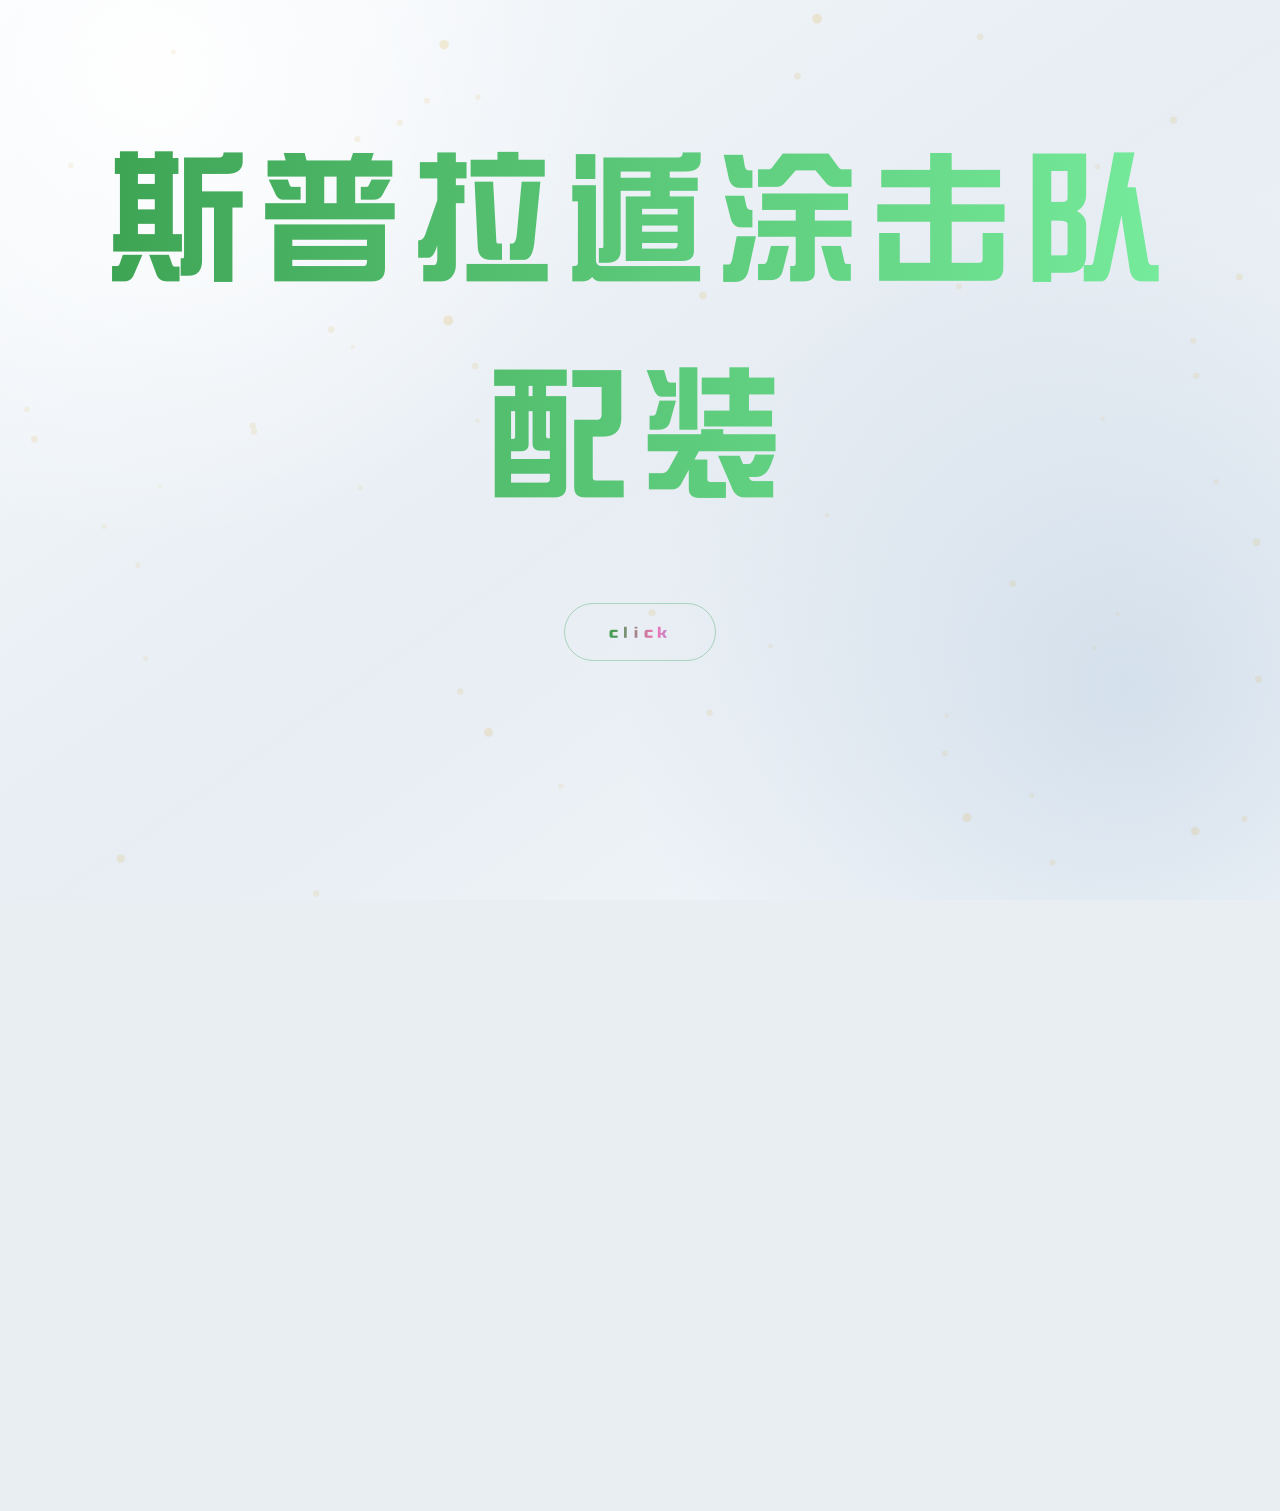
==== commit d595ec66: "feat: 手机端适配(≤720px)+汉堡菜单+片头仅手机端去飞字 - 手机端汉堡菜单替换左侧轮盘+底部Dock:3张卡片(配装步骤/导航去导入导出/导入导出),内容从现有DOM生成,库页步骤直达配" ====
--- a/index.html
+++ b/index.html
@@ -186,6 +186,16 @@
   </div></div>
   <div class="toast" id="toast" role="status" aria-live="assertive" hidden></div>
   <div class="plugin-hovercard" id="pluginHovercard" role="tooltip" hidden></div>
-  <script src="plugin-data.js"></script><script src="data.js"></script><script src="core.js"></script><script src="lanyard-physics.js"></script><script src="app.js"></script>
+
+  <!-- 手机端汉堡菜单 -->
+  <div class="mobile-nav" id="mobileNav" hidden>
+    <button class="mobile-nav-toggle" id="mobileNavToggle" type="button" aria-label="打开菜单" aria-expanded="false" aria-controls="mobileNavPanel"><span></span><span></span></button>
+    <div class="mobile-nav-overlay" id="mobileNavOverlay"></div>
+    <div class="mobile-nav-panel" id="mobileNavPanel" role="dialog" aria-label="导航菜单">
+      <div class="mobile-nav-cards" id="mobileNavCards"></div>
+    </div>
+  </div>
+
+  <script src="plugin-data.js"></script><script src="data.js"></script><script src="core.js"></script><script src="lanyard-physics.js"></script><script src="app.js"></script><script src="mobile-menu.js"></script>
 </body>
 </html>
--- a/styles.css
+++ b/styles.css
@@ -3219,8 +3219,6 @@
 body[data-home-stage="home"] .bento-grid.is-revealed .bento-card.is-card-in {
   animation: slide-up 0.7s cubic-bezier(.25,.8,.25,1) var(--card-in-delay, 0s) forwards;
 }
-/* 卡片翻转后，背面名称飞走时隐藏名称层 */
-.bento-card.is-name-flown .bento-card-name { opacity: 0; }
 /* 挂坠砸下时，卡片背面显示描述文字（模糊渐现） */
 .bento-card.is-revealed-text .bento-card-name { display: none; }
 .bento-card.is-revealed-text .bento-card-desc {
@@ -3232,7 +3230,10 @@
   to   { opacity: 1; filter: blur(0); transform: scale(1); }
 }
 
-/* —— 飞入轮盘的文字（临时 DOM 元素）—— */
+/* 卡片翻转后，背面名称飞走时隐藏名称层（电脑端飞字用） */
+.bento-card.is-name-flown .bento-card-name { opacity: 0; }
+
+/* —— 飞入轮盘的文字（临时 DOM 元素，电脑端用）—— */
 .flying-name {
   position: fixed;
   z-index: 160;
@@ -3252,7 +3253,7 @@
   opacity: 1;
 }
 
-/* —— 轮盘飞入态：飞入前项隐藏，飞入后显示 —— */
+/* —— 轮盘飞入态：飞入前项隐藏，飞入后显示（电脑端用）—— */
 .step-wheel.is-intro-sequence .step-wheel-item { visibility: hidden; opacity: 0; }
 .step-wheel.is-intro-sequence .step-wheel-item.is-flown-in { visibility: visible; opacity: 1; }
 /* 飞入的项到达后清晰；下一个飞入时前一个变模糊（is-near 样式） */
@@ -3322,3 +3323,166 @@
   body[data-home-ready="1"] .bento-card.is-flipped .bento-card-name { display: none; }
   body[data-home-ready="1"] .bento-card .bento-card-desc { display: flex; }
 }
+
+/* ======================================================================
+   手机端适配（追加于文件末尾，晚于 v2/v3 覆盖层）
+   ====================================================================== */
+
+/* —— 手机端汉堡菜单 —— */
+@media (max-width: 720px) {
+  .mobile-nav { display: block; }
+  .mobile-nav-toggle {
+    position: fixed; top: .8rem; right: .9rem; z-index: 2000;
+    width: 44px; height: 44px; display: flex; flex-direction: column;
+    align-items: center; justify-content: center; gap: 6px;
+    border: 1px solid rgba(85,105,126,.28); border-radius: 14px;
+    background: rgba(255,255,255,.92); box-shadow: 0 8px 24px rgba(55,72,92,.18);
+    cursor: pointer;
+  }
+  .mobile-nav-toggle span { width: 22px; height: 2px; background: #30465c; border-radius: 2px; transition: transform .25s ease, opacity .2s ease; }
+  .mobile-nav-toggle.is-open span:first-child { transform: translateY(4px) rotate(45deg); }
+  .mobile-nav-toggle.is-open span:last-child { transform: translateY(-4px) rotate(-45deg); }
+
+  .mobile-nav-overlay { position: fixed; inset: 0; z-index: 1990; background: rgba(20,30,45,.35); opacity: 0; pointer-events: none; transition: opacity .3s ease; }
+  .mobile-nav.is-open .mobile-nav-overlay { opacity: 1; pointer-events: auto; }
+
+  .mobile-nav-panel {
+    position: fixed; top: 4.4rem; left: .9rem; right: .9rem; z-index: 1995;
+    max-height: 78vh; overflow-y: auto; padding: .6rem;
+    border: 1px solid rgba(85,105,126,.25); border-radius: 18px;
+    background: rgba(255,255,255,.94); box-shadow: 0 20px 50px rgba(55,72,92,.22);
+    opacity: 0; transform: translateY(-10px) scale(.98); pointer-events: none;
+    transition: opacity .28s ease, transform .28s cubic-bezier(.2,.8,.25,1);
+  }
+  .mobile-nav.is-open .mobile-nav-panel { opacity: 1; transform: none; pointer-events: auto; }
+
+  .mobile-nav-cards { display: flex; flex-direction: column; gap: .6rem; }
+  .nav-card {
+    border: 1px solid rgba(85,105,126,.2); border-radius: 14px;
+    background: rgba(240,245,249,.8); padding: .7rem .85rem;
+    opacity: 0; transform: translateY(14px);
+    transition: opacity .35s ease, transform .35s cubic-bezier(.2,.8,.25,1);
+  }
+  .mobile-nav.is-open .nav-card { opacity: 1; transform: none; }
+  .mobile-nav.is-open .nav-card:nth-child(1) { transition-delay: .06s; }
+  .mobile-nav.is-open .nav-card:nth-child(2) { transition-delay: .12s; }
+  .mobile-nav.is-open .nav-card:nth-child(3) { transition-delay: .18s; }
+
+  .nav-card-label { font-size: .92rem; font-weight: 600; color: #263b54; letter-spacing: .04em; margin-bottom: .35rem; }
+  .nav-card-links { display: flex; flex-wrap: wrap; gap: .3rem .5rem; }
+  .nav-card-link, .nav-card-action {
+    min-height: 40px; display: inline-flex; align-items: center; gap: .3rem;
+    padding: .35rem .6rem; border-radius: 10px; color: #30465c;
+    font-size: .95rem; background: rgba(255,255,255,.9);
+    border: 1px solid rgba(85,105,126,.2);
+    cursor: pointer;
+  }
+  .nav-card-link:active, .nav-card-action:active { background: #30465c; color: #fff; }
+  .nav-card-link.is-current { outline: 2px solid var(--theme-accent, #3aa050); }
+
+  /* 轮盘与 Dock 在手机端整体隐藏（被汉堡菜单取代） */
+  .step-wheel, .dock-outer { display: none; }
+  body { padding-bottom: 16px; }
+
+  /* 片头阶段不显示汉堡按钮；home 未就绪也不显示 */
+  body[data-home-stage="intro"] .mobile-nav,
+  body[data-home-stage="home"]:not([data-home-ready="1"]) .mobile-nav { display: none; }
+}
+@media (min-width: 721px) { .mobile-nav { display: none !important; } }
+
+/* —— 主页 bento 卡片：2 列 3 行防重叠 —— */
+@media (max-width: 720px) {
+  .bento-grid { grid-template-columns: repeat(2, 1fr); gap: .9rem; padding: 0 .6rem; }
+  .bento-card { min-height: 0; aspect-ratio: 1/1; }
+  .bento-card, body[data-home-stage="home"] .bento-card { transform: translateY(28px); }
+  .bento-card-name { font-size: 1.3rem; }
+}
+
+/* —— 背包选择：横滑卡片 + 按钮防重叠 —— */
+@media (max-width: 720px) {
+  .pack-row {
+    gap: .75rem; justify-content: flex-start;
+    overflow-x: auto; -webkit-overflow-scrolling: touch;
+    scroll-snap-type: x mandatory; padding: .4rem .6rem .6rem;
+  }
+  .pack-card-3d, .pack-card-3d.is-chosen { flex: 0 0 auto; width: 190px; height: 270px; scroll-snap-align: center; }
+  .pack-stage, #step-pack .pack-grid { min-height: 380px; }
+  .pack-main img { max-height: 300px; }
+  .pack-preview img { max-height: 56vh; }
+  .pack-reset-btn {
+    position: static !important; left: auto !important; right: auto !important;
+    bottom: auto !important; transform: none !important;
+    margin: .6rem auto 0;
+  }
+  .step-next { margin-top: 1rem; }
+  .step-next .specular-btn { width: 100%; justify-content: center; }
+}
+
+/* —— 其他页面适配 —— */
+@media (max-width: 720px) {
+  /* 秘宝：3 列 → 2 列（极窄） */
+  .treasure-grid { grid-template-columns: repeat(3, minmax(0, 1fr)); gap: .4rem; }
+  .treasure-card strong { font-size: .78rem; }
+  /* 武器效果：2 列 */
+  .effect-grid { grid-template-columns: repeat(2, minmax(0, 1fr)); gap: .4rem; }
+  .effect-chip { min-height: 52px; }
+  /* 零件：名称标签单列 */
+  .plugin-name-group { grid-template-columns: 1fr; gap: .3rem; }
+  /* 已安装面板：取消 sticky，避免遮挡 */
+  .installed-pane, .compact-loadout { position: static !important; max-height: none !important; }
+  /* 步骤面板内边距收窄 */
+  .step-panel { padding: .6rem .7rem; }
+}
+@media (max-width: 480px) {
+  .treasure-grid { grid-template-columns: repeat(2, minmax(0, 1fr)); gap: .4rem; }
+  .treasure-card strong { font-size: .82rem; }
+  .plugin-group-row { grid-template-columns: repeat(3, minmax(0, 1fr)); }
+  .plugin-tile-button { width: 100%; max-width: 96px; }
+}
+@media (max-width: 430px) {
+  .plugin-group-row { grid-template-columns: repeat(3, minmax(0, 1fr)); }
+}
+
+/* —— 挂坠：手机端保留但缩小 —— */
+@media (max-width: 720px) {
+  .lanyard-widget {
+    right: .35rem; width: 60px; height: 200px;
+    z-index: 900;
+  }
+  .lanyard-card { width: 60px; }
+  .lanyard-rope { height: 34%; }
+}
+
+/* —— 库表格卡片化（≤720：行变卡片，隐藏表头）—— */
+@media (max-width: 720px) {
+  .table-scroll { overflow: visible; }
+  .data-table { min-width: 0; width: 100%; display: block; }
+  .data-table thead { display: none; }
+  .data-table tbody { display: block; }
+  .data-table tbody tr {
+    display: grid;
+    grid-template-columns: 44px auto 1fr auto;
+    grid-template-areas: "sel img name act" "sel img meta act";
+    align-items: center;
+    gap: .3rem .5rem;
+    margin: 0 0 .7rem;
+    padding: .6rem;
+    border: 1px solid rgba(85,105,126,.22);
+    border-radius: 14px;
+    background: rgba(255,255,255,.8);
+  }
+  .data-table tbody tr > td:nth-child(1) { grid-area: sel; }
+  .data-table tbody tr > td:nth-child(2) { grid-area: img; }
+  /* 所属配件 + 成本合并到 meta 区 */
+  .data-table tbody tr > td:nth-child(3),
+  .data-table tbody tr > td:nth-child(4) { grid-area: meta; display: inline-block; font-size: .8rem; color: #4a6b84; }
+  .data-table tbody tr > td:nth-child(5) { grid-area: name; font-weight: 600; font-size: .95rem; color: #203449; }
+  /* 品质 + 加成合并 */
+  .data-table tbody tr > td:nth-child(6),
+  .data-table tbody tr > td:nth-child(7) { grid-area: meta; display: inline-block; }
+  .data-table tbody tr > td:nth-child(8) { grid-area: act; justify-self: end; }
+  .row-actions { display: flex; flex-direction: column; gap: .3rem; }
+  .row-action { min-height: 34px; font-size: .78rem; padding: .25rem .55rem; }
+  .asset-table { width: 56px; height: 56px; }
+  .quality-thumb { width: 34px; height: 34px; }
+}
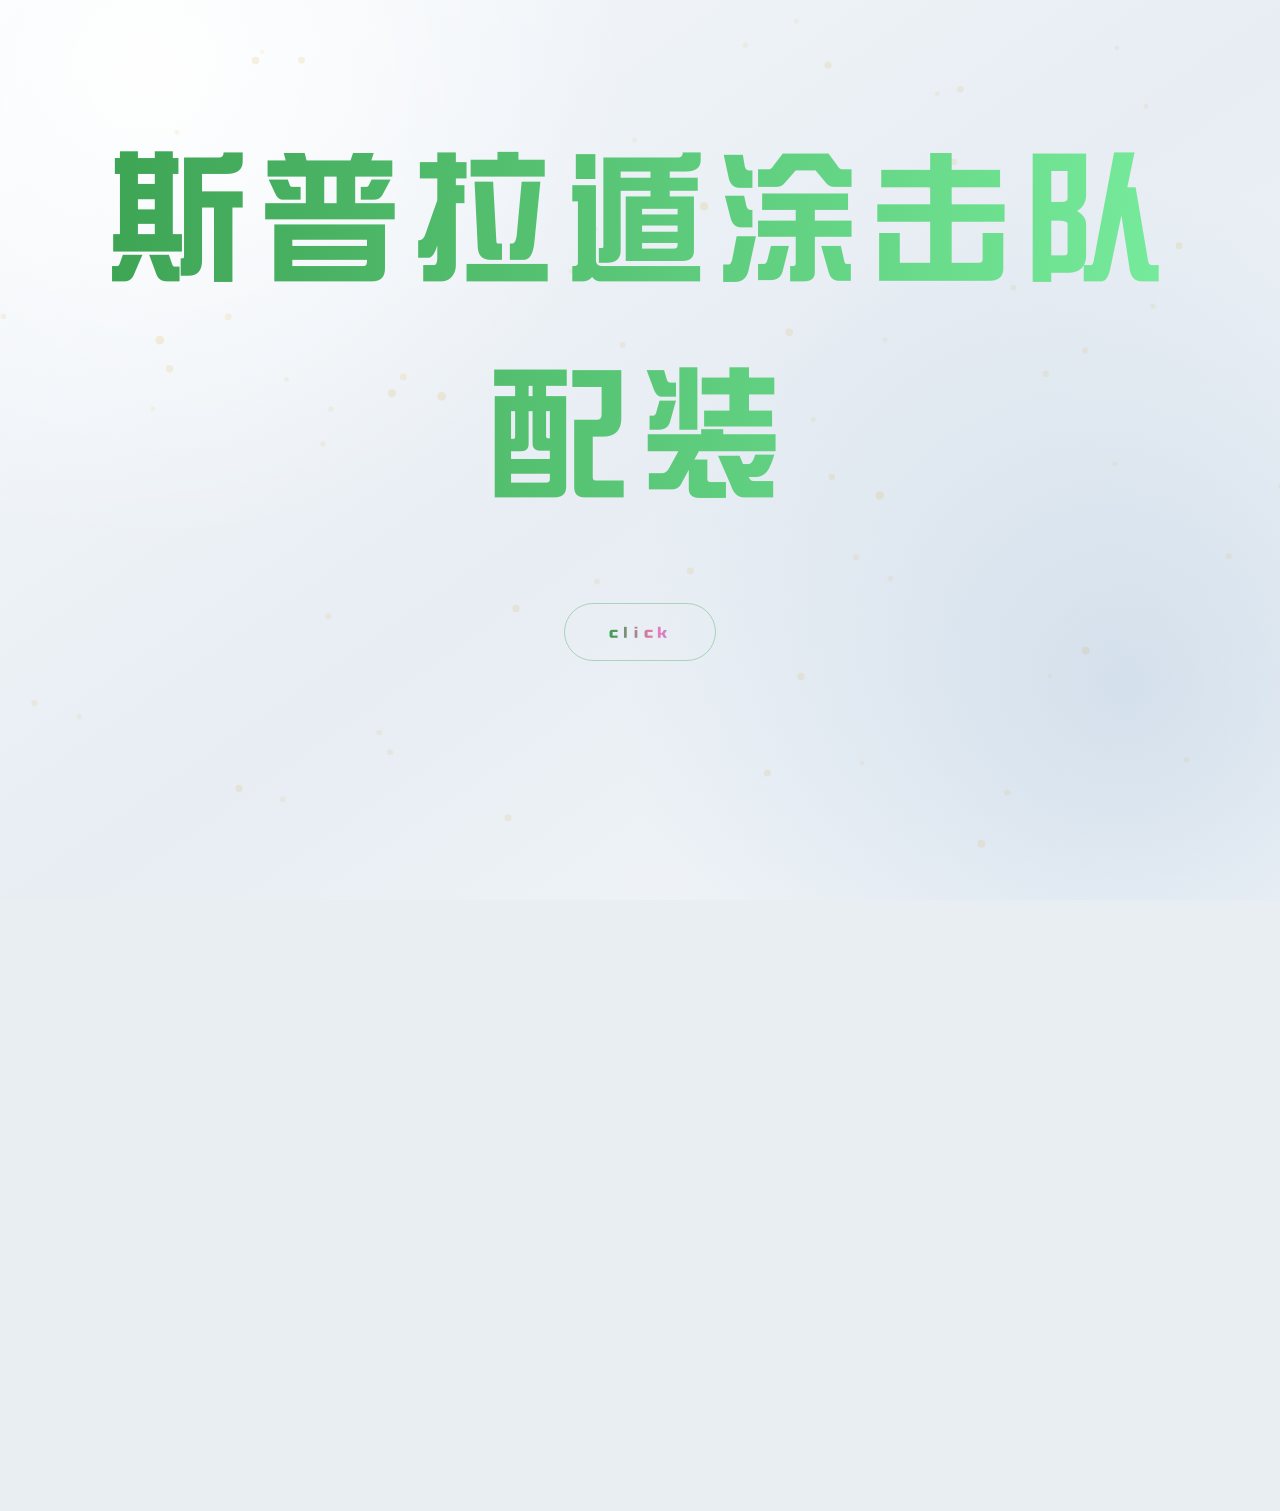
==== commit 17b7094d: "fix: 手机端菜单按钮不显示(hidden未覆盖)+查看大图改窄+禁止缩放+图标靠左 - 汉堡菜单按钮:HTML hidden 属性未被 CSS 覆盖导致按钮消失,改 display:block!i" ====
--- a/index.html
+++ b/index.html
@@ -2,7 +2,7 @@
 <html lang="zh-CN">
 <head>
   <meta charset="utf-8">
-  <meta name="viewport" content="width=device-width, initial-scale=1">
+  <meta name="viewport" content="width=device-width, initial-scale=1, maximum-scale=1, user-scalable=no">
   <meta name="theme-color" content="#0a0e14">
   <title>斯普拉遁涂击队配装</title>
   <link rel="stylesheet" href="styles.css">
--- a/styles.css
+++ b/styles.css
@@ -1689,7 +1689,7 @@
 /* 步骤面板左上角图标（飞行落点，固定视口左上角） */
 .panel-corner-icon {
   position: fixed;
-  top: 18px; left: 18px;
+  top: 18px; left: 8px;  /* 更靠左边缘 */
   width: 44px; height: 44px;
   object-fit: contain;
   opacity: 0.85;
@@ -3330,7 +3330,7 @@
 
 /* —— 手机端汉堡菜单 —— */
 @media (max-width: 720px) {
-  .mobile-nav { display: block; }
+  .mobile-nav { display: block !important; }  /* !important 压过 HTML hidden 属性 */
   .mobile-nav-toggle {
     position: fixed; top: .8rem; right: .9rem; z-index: 2000;
     width: 44px; height: 44px; display: flex; flex-direction: column;
@@ -3408,7 +3408,7 @@
   .pack-card-3d, .pack-card-3d.is-chosen { flex: 0 0 auto; width: 190px; height: 270px; scroll-snap-align: center; }
   .pack-stage, #step-pack .pack-grid { min-height: 380px; }
   .pack-main img { max-height: 300px; }
-  .pack-preview img { max-height: 56vh; }
+  .pack-preview img { max-height: 56vh; max-width: 72%; }  /* 查看大图改窄，避免占满屏宽 */
   .pack-reset-btn {
     position: static !important; left: auto !important; right: auto !important;
     bottom: auto !important; transform: none !important;
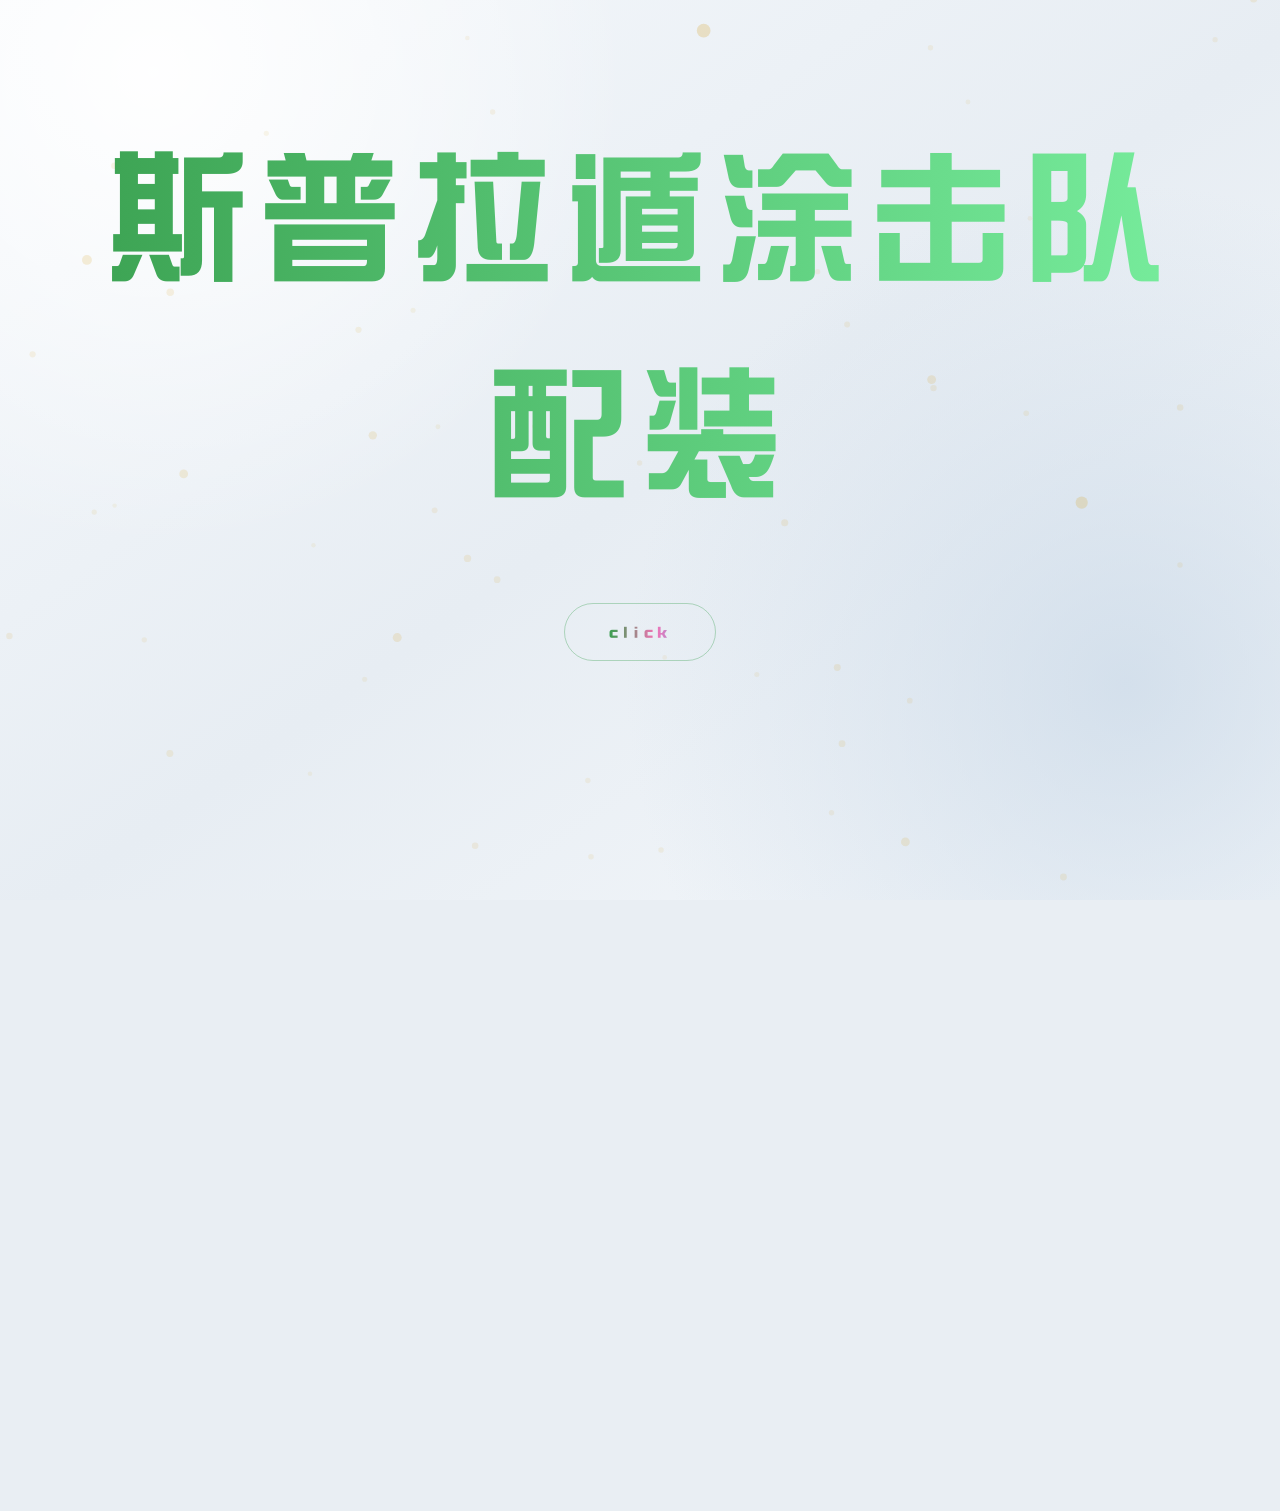
==== commit d3f2e2ce: "fix: 挂坠拖拽/武器弹窗乱码/配件选卡渐变/展示页重做+锁链物理折叠, 交接文档合并去重" ====
--- a/index.html
+++ b/index.html
@@ -89,8 +89,8 @@
       <canvas class="lanyard-physics-canvas" id="lanyardPhysics" aria-hidden="true"></canvas>
       <button class="lanyard-card" id="lanyardCard" type="button" aria-label="翻转挂坠">
         <span class="lanyard-card-inner">
-          <img class="lanyard-face lanyard-face-front" src="挂坠图片/正面.jpg" alt="挂坠正面">
-          <img class="lanyard-face lanyard-face-back" src="挂坠图片/反面.jpg" alt="挂坠反面">
+          <img class="lanyard-face lanyard-face-front" src="挂坠图片/正面.jpg" alt="挂坠正面" draggable="false">
+          <img class="lanyard-face lanyard-face-back" src="挂坠图片/反面.jpg" alt="挂坠反面" draggable="false">
         </span>
       </button>
     </aside>
--- a/styles.css
+++ b/styles.css
@@ -1689,7 +1689,7 @@
 /* 步骤面板左上角图标（飞行落点，固定视口左上角） */
 .panel-corner-icon {
   position: fixed;
-  top: 18px; left: 8px;  /* 更靠左边缘 */
+  top: 12px; left: 8px;  /* 与右上角汉堡按钮同高（顶部一行） */
   width: 44px; height: 44px;
   object-fit: contain;
   opacity: 0.85;
@@ -1748,35 +1748,35 @@
   z-index: 1000;
   isolation: isolate;  /* 内部层叠稳定，绳子始终在 widget 内最顶层 */
   top: 0;
-  right: clamp(.75rem, 3vw, 3rem);
-  width: clamp(150px, 14vw, 220px);
-  height: min(560px, 78vh);
+  right: 0;
+  width: min(100vw, 2000px);
+  height: 100vh;
+  --lanyard-card-offset: 120px;  /* 卡片中心到 widget 右边的距离：right 偏移 + 卡片宽/2 */
+  --lanyard-card-w: 220px;
   pointer-events: none;
   transform: rotate(var(--lanyard-sway, 0deg));
-  transform-origin: 50% 0;
+  transform-origin: 100% 0;
   transition: transform .45s cubic-bezier(.2,.8,.2,1);
 }
-.lanyard-physics-canvas { position:absolute; inset:0; width:100%; height:100%; display:block; cursor:grab; touch-action:none; pointer-events:auto; z-index: 2; }
-.lanyard-physics-canvas.is-dragging { cursor:grabbing; }
-/* 非物理态：canvas 不参与交互，让 DOM 卡片自己接收点击翻转 */
-.lanyard-widget:not(.is-physics-ready) .lanyard-physics-canvas { pointer-events: none; }
+.lanyard-physics-canvas { position:absolute; inset:0; width:100%; height:100%; display:block; pointer-events:none; z-index: 2; }
+/* canvas 只画绳子，不拦截事件；交互由 card 接管 */
 .lanyard-widget.is-physics-ready .lanyard-rope { display:none; }
-.lanyard-rope { position: absolute; top: 0; left: 50%; width: 18px; height: 43%; transform: translateX(-50%); z-index: 3; }
+.lanyard-rope { position: absolute; top: 0; right: calc(var(--lanyard-card-offset) - 9px); width: 18px; height: 43%; z-index: 3; }
 .lanyard-rope::before { content: ''; position: absolute; left: 50%; top: 0; width: 4px; height: 100%; transform: translateX(-50%); border-radius: 999px; background: linear-gradient(90deg, #2a2a34 0 24%, #8e8e98 38% 62%, #2a2a34 76%); box-shadow: 0 0 10px rgba(255,255,255,.16); }
 .lanyard-rope span { position: absolute; top: 41%; left: 50%; width: 26px; height: 26px; transform: translate(-50%, -50%); border: 4px solid #8e8e98; border-radius: 50%; background: #242431; box-shadow: inset 0 0 0 4px #494958, 0 2px 10px rgba(0,0,0,.5); }
 .lanyard-rope i { position: absolute; top: calc(41% + 10px); left: 50%; width: 18px; height: 28px; transform: translateX(-50%); border: 3px solid #8e8e98; border-top: 0; border-radius: 0 0 8px 8px; }
-.lanyard-card { position: absolute; top: 41%; left: 50%; width: 100%; aspect-ratio: 1 / 1.24; padding: 0; transform: translate(-50%, 18px); border: 0; border-radius: 16px; background: transparent; cursor: grab; pointer-events: auto; perspective: 900px; filter: drop-shadow(0 18px 22px rgba(0,0,0,.42)); z-index: 1; }
+.lanyard-card { position: absolute; top: 0; right: calc(var(--lanyard-card-offset) - var(--lanyard-card-w) / 2); width: var(--lanyard-card-w); aspect-ratio: 1 / 1.24; padding: 0; transform: translate(0, 18px); border: 0; border-radius: 16px; background: transparent; cursor: grab; pointer-events: auto; perspective: 900px; filter: drop-shadow(0 18px 22px rgba(0,0,0,.42)); z-index: 1; }
 .lanyard-card:active { cursor: grabbing; }
 .lanyard-card-inner { position: absolute; inset: 0; display: block; transform-style: preserve-3d; transition: transform .65s cubic-bezier(.2,.8,.2,1); }
 .lanyard-card.is-flipped .lanyard-card-inner { transform: rotateY(180deg); }
-.lanyard-face { position: absolute; inset: 0; width: 100%; height: 100%; padding: 5px; border: 1px solid rgba(255,255,255,.24); border-radius: 16px; background: #191a22; object-fit: cover; backface-visibility: hidden; box-shadow: inset 0 0 0 1px rgba(0,0,0,.3); }
+.lanyard-face { position: absolute; inset: 0; width: 100%; height: 100%; padding: 5px; border: 1px solid rgba(255,255,255,.24); border-radius: 16px; background: #191a22; object-fit: cover; backface-visibility: hidden; box-shadow: inset 0 0 0 1px rgba(0,0,0,.3); -webkit-user-drag: none; user-drag: none; -webkit-user-select: none; user-select: none; pointer-events: none; }
 .lanyard-face-front { object-position: center; }
 .lanyard-face-back { transform: rotateY(180deg); object-position: center; }
 @media (max-width: 900px) {
-  .lanyard-widget { right: .4rem; width: 132px; opacity: .82; }
+  .lanyard-widget { right: 0; width: 100vw; height: 100vh; opacity: .82; --lanyard-card-offset: 74px; --lanyard-card-w: 132px; }
 }
 @media (max-width: 720px) {
-  .lanyard-widget { top: 0; right: .35rem; width: 100px; height: 300px; }
+  .lanyard-widget { top: 0; right: 0; width: 100vw; height: 100vh; --lanyard-card-offset: 58px; --lanyard-card-w: 100px; }
   .lanyard-rope { height: 38%; }
 }
 
@@ -3299,10 +3299,13 @@
 .lanyard-widget.is-physics-ready .lanyard-rope { display: none; }
 .lanyard-widget.is-physics-ready .lanyard-card {
   top: 0;
-  left: 50%;
-  pointer-events: none;  /* canvas 接管拖拽/翻面 */
+  left: auto;
+  pointer-events: auto;  /* 卡片接管点击/拖拽/翻面，canvas 不再拦截整屏事件 */
+  cursor: grab;
+  touch-action: none;
   transition: none;  /* 物理每帧设 transform，不要 CSS 过渡干扰 */
 }
+.lanyard-widget.is-physics-ready .lanyard-card:active { cursor: grabbing; }
 .lanyard-widget.is-physics-ready .lanyard-physics-canvas { display: block; }
 
 /* —— click 按钮淡出 —— */
@@ -3370,6 +3373,9 @@
 
   .nav-card-label { font-size: .92rem; font-weight: 600; color: #263b54; letter-spacing: .04em; margin-bottom: .35rem; }
   .nav-card-links { display: flex; flex-wrap: wrap; gap: .3rem .5rem; }
+  /* 导航卡片②：单行排开（封面/零件库/武器库/秘宝库） */
+  .nav-card-links--row { flex-wrap: nowrap; overflow-x: auto; -webkit-overflow-scrolling: touch; gap: .3rem; }
+  .nav-card-links--row .nav-card-link { flex: 0 0 auto; white-space: nowrap; }
   .nav-card-link, .nav-card-action {
     min-height: 40px; display: inline-flex; align-items: center; gap: .3rem;
     padding: .35rem .6rem; border-radius: 10px; color: #30465c;
@@ -3405,10 +3411,10 @@
     overflow-x: auto; -webkit-overflow-scrolling: touch;
     scroll-snap-type: x mandatory; padding: .4rem .6rem .6rem;
   }
-  .pack-card-3d, .pack-card-3d.is-chosen { flex: 0 0 auto; width: 190px; height: 270px; scroll-snap-align: center; }
+  .pack-card-3d, .pack-card-3d.is-chosen { flex: 0 0 auto; width: 120px; height: 175px; scroll-snap-align: center; }
   .pack-stage, #step-pack .pack-grid { min-height: 380px; }
   .pack-main img { max-height: 300px; }
-  .pack-preview img { max-height: 56vh; max-width: 72%; }  /* 查看大图改窄，避免占满屏宽 */
+  .pack-preview img { max-height: 56vh; }  /* 查看大图保持原尺寸，不改窄 */
   .pack-reset-btn {
     position: static !important; left: auto !important; right: auto !important;
     bottom: auto !important; transform: none !important;
@@ -3443,46 +3449,322 @@
   .plugin-group-row { grid-template-columns: repeat(3, minmax(0, 1fr)); }
 }
 
-/* —— 挂坠：手机端保留但缩小 —— */
+/* —— 挂坠：手机端尺寸由上方主规则中的 CSS 变量控制（--lanyard-card-offset/--lanyard-card-w），
+   此处不再单独覆盖 widget 宽度，避免与 100vw 画布和卡片锚点逻辑冲突 —— */
+
+/* —— 库表格：手机端保留表格 + 横向滚动 + 滑动提示 —— */
 @media (max-width: 720px) {
-  .lanyard-widget {
-    right: .35rem; width: 60px; height: 200px;
-    z-index: 900;
+  .table-scroll {
+    overflow-x: auto;
+    -webkit-overflow-scrolling: touch;
+    position: relative;
+    border-radius: 10px;
+    /* 右缘渐变提示：未滚到最右时显示 */
+    mask-image: linear-gradient(to right, #000 96%, transparent 100%);
+    -webkit-mask-image: linear-gradient(to right, #000 96%, transparent 100%);
   }
-  .lanyard-card { width: 60px; }
-  .lanyard-rope { height: 34%; }
-}
-
-/* —— 库表格卡片化（≤720：行变卡片，隐藏表头）—— */
+  .data-table { min-width: 560px; }  /* 保留表格宽度，横滚 */
+  .data-table tbody tr { min-width: 560px; }
+  .data-head span { display: block; font-size: .72rem; margin-top: .2rem; }
+}
+/* 滑动提示条（表格下方微提示） */
+.table-scroll-hint {
+  display: none;
+  font-size: .72rem;
+  color: #6b8196;
+  text-align: center;
+  margin: .35rem 0 0;
+}
 @media (max-width: 720px) {
-  .table-scroll { overflow: visible; }
-  .data-table { min-width: 0; width: 100%; display: block; }
-  .data-table thead { display: none; }
-  .data-table tbody { display: block; }
-  .data-table tbody tr {
-    display: grid;
-    grid-template-columns: 44px auto 1fr auto;
-    grid-template-areas: "sel img name act" "sel img meta act";
-    align-items: center;
-    gap: .3rem .5rem;
-    margin: 0 0 .7rem;
-    padding: .6rem;
-    border: 1px solid rgba(85,105,126,.22);
-    border-radius: 14px;
-    background: rgba(255,255,255,.8);
+  .table-scroll-hint { display: block; }
+}
+
+/* —— 手机端：背景光晕自动漂移 + 卡片绿色渐变流动边框 —— */
+@media (max-width: 720px) {
+  /* 背景渐变光晕缓慢漂移（body::before 是固定背景层，加动画） */
+  body::before {
+    animation: bg-drift 18s ease-in-out infinite alternate;
   }
-  .data-table tbody tr > td:nth-child(1) { grid-area: sel; }
-  .data-table tbody tr > td:nth-child(2) { grid-area: img; }
-  /* 所属配件 + 成本合并到 meta 区 */
-  .data-table tbody tr > td:nth-child(3),
-  .data-table tbody tr > td:nth-child(4) { grid-area: meta; display: inline-block; font-size: .8rem; color: #4a6b84; }
-  .data-table tbody tr > td:nth-child(5) { grid-area: name; font-weight: 600; font-size: .95rem; color: #203449; }
-  /* 品质 + 加成合并 */
-  .data-table tbody tr > td:nth-child(6),
-  .data-table tbody tr > td:nth-child(7) { grid-area: meta; display: inline-block; }
-  .data-table tbody tr > td:nth-child(8) { grid-area: act; justify-self: end; }
-  .row-actions { display: flex; flex-direction: column; gap: .3rem; }
-  .row-action { min-height: 34px; font-size: .78rem; padding: .25rem .55rem; }
-  .asset-table { width: 56px; height: 56px; }
-  .quality-thumb { width: 34px; height: 34px; }
-}
+  @keyframes bg-drift {
+    0%   { transform: translate(0, 0) scale(1); }
+    50%  { transform: translate(2%, 1.5%) scale(1.05); }
+    100% { transform: translate(-1.5%, -1%) scale(1); }
+  }
+
+  /* 卡片绿色渐变流动边框 */
+  .bento-card {
+    border: 2px solid transparent;
+    background:
+      linear-gradient(rgba(255,255,255,.58), rgba(255,255,255,.58)) padding-box,
+      linear-gradient(120deg, #3aa050, #7af0a0, #5ee080, #3aa050) border-box;
+    background-size: 100% 100%, 300% 100%;
+    animation: card-border-flow 6s linear infinite;
+  }
+  @keyframes card-border-flow {
+    0%   { background-position: 0 0, 0% 50%; }
+    100% { background-position: 0 0, 300% 50%; }
+  }
+  /* 卡片内部 face 保持磨砂白（盖住边框渐变的 padding-box 部分不影响内容） */
+  .bento-face { background: rgba(255,255,255,.58); }
+}
+
+/* —— 手机端：最终展示界面长条状（不并列）—— */
+@media (max-width: 720px) {
+  .showcase-bottom { grid-template-columns: 1fr; }
+  .showcase-skills { grid-template-columns: 1fr; }
+  .showcase-skill > header { grid-template-columns: auto 56px 1fr; min-height: 96px; }
+  .showcase-plugin-list { grid-template-columns: 1fr; }
+}
+
+/* —— 展示界面：返回主页按钮（彩色渐变）—— */
+.showcase-actions {
+  display: flex;
+  justify-content: center;
+  margin-top: 1.5rem;
+  padding-bottom: 1rem;
+}
+.showcase-home-btn {
+  display: inline-flex;
+  align-items: center;
+  justify-content: center;
+  min-height: 52px;
+  padding: .75rem 2.4rem;
+  border-radius: 999px;
+  color: #fff;
+  font-size: 1.05rem;
+  font-weight: 600;
+  letter-spacing: .08em;
+  text-decoration: none;
+  cursor: pointer;
+  background: linear-gradient(115deg, #5a2e82, #9a4f9c 40%, #e0862e 75%, #c85f19);
+  background-size: 200% 100%;
+  box-shadow: 0 10px 28px rgba(90, 46, 130, .35);
+  transition: background-position .4s ease, transform .2s ease, box-shadow .2s ease;
+}
+.showcase-home-btn:hover {
+  background-position: 100% 0;
+  transform: translateY(-2px);
+  box-shadow: 0 14px 32px rgba(90, 46, 130, .45);
+}
+.showcase-home-btn:active { transform: scale(.97); }
+
+/* ======================================================================
+   配件选择弹窗（技能选卡）视觉重做
+   背景：淡蓝 → 淡绿 渐变；选卡按背包上色（速度蓝/力量橙/技巧紫）；
+   hover：轻浮起 + 主题色描边 + 柔光。
+   ====================================================================== */
+#skillDialog .skill-picker {
+  background: linear-gradient(150deg, #e7f4fb 0%, #dcf2e8 55%, #e3f0f9 100%) !important;
+}
+#skillDialog .picker-column {
+  background: transparent !important;
+  border-right: 1px solid rgba(88, 132, 158, .16) !important;
+}
+#skillDialog .picker-column:last-child { border-right: 0 !important; }
+#skillDialog .picker-column > header span { background: linear-gradient(135deg, #3c6e8f, #3f9a8a) !important; }
+#skillDialog .picker-column h3 { color: #1d3a4d !important; }
+
+/* 选卡默认即按背包上色（浅色渐变底 + 对应主题色字） */
+#skillDialog .picker-skill {
+  color: #1d3a4d !important;
+  background: linear-gradient(120deg, rgba(255,255,255,.72), rgba(255,255,255,.42)) !important;
+  border-color: rgba(96, 130, 156, .22) !important;
+  box-shadow: none !important;
+  transition: transform .16s cubic-bezier(.2,.8,.25,1), box-shadow .16s ease, border-color .16s ease, background .16s ease !important;
+}
+#skillDialog .picker-skill strong { color: #203449 !important; }
+#skillDialog .picker-skill small { color: #5d7183 !important; }
+
+/* 背包主题：速度=淡蓝，力量=淡橙，技巧=淡紫 */
+#skillDialog .picker-skill[data-pack="speed"] {
+  background: linear-gradient(120deg, rgba(22,137,168,.14), rgba(22,137,168,.05)) !important;
+  border-color: rgba(22, 137, 168, .35) !important;
+}
+#skillDialog .picker-skill[data-pack="power"] {
+  background: linear-gradient(120deg, rgba(200,95,25,.14), rgba(200,95,25,.05)) !important;
+  border-color: rgba(200, 95, 25, .35) !important;
+}
+#skillDialog .picker-skill[data-pack="technique"] {
+  background: linear-gradient(120deg, rgba(138,79,193,.14), rgba(138,79,193,.05)) !important;
+  border-color: rgba(138, 79, 193, .35) !important;
+}
+
+/* hover：轻浮起 + 主题色描边发光 + 加深背景 */
+#skillDialog .picker-skill[data-pack]:hover {
+  transform: translateY(-2px);
+  background: linear-gradient(120deg, var(--picker-soft), rgba(255,255,255,.94)) !important;
+  border-color: var(--picker-accent) !important;
+  box-shadow: 0 8px 18px rgba(57, 91, 111, .18), 0 0 0 1px var(--picker-accent) inset !important;
+}
+#skillDialog .picker-skill[data-pack]:hover strong,
+#skillDialog .picker-skill[data-pack].is-current strong { color: var(--picker-accent) !important; }
+#skillDialog .picker-skill[data-pack]:hover small,
+#skillDialog .picker-skill[data-pack].is-current small { color: #536d7d !important; }
+
+/* 当前选中：主题色描边 + 主题色文字 */
+#skillDialog .picker-skill[data-pack].is-current {
+  border-color: var(--picker-accent) !important;
+  box-shadow: 0 0 0 2px var(--picker-accent), 0 6px 16px rgba(57, 91, 111, .16) !important;
+  background: linear-gradient(120deg, var(--picker-soft), rgba(255,255,255,.85)) !important;
+}
+#skillDialog .picker-skill:disabled { opacity: .38; transform: none !important; box-shadow: none !important; }
+
+/* ======================================================================
+   深蓝徽标 → 彩色流动渐变
+   覆盖：技能弹窗标题栏、技能列徽标、武器类型标签、加号圆徽、数字徽标
+   流动色板：紫 → 粉 → 蓝 → 青（与库页按钮同一套彩色体系）
+   ====================================================================== */
+@keyframes badge-color-flow {
+  0% { background-position: 0% 50%; }
+  100% { background-position: 300% 50%; }
+}
+#skillDialog .dialog-head {
+  background: linear-gradient(90deg, #a855f7, #ec4899, #38bdf8, #22d3ee, #a855f7) !important;
+  background-size: 300% 100% !important;
+  animation: badge-color-flow 6s linear infinite !important;
+  border-bottom: 1px solid rgba(255,255,255,.28) !important;
+}
+#skillDialog .picker-column > header span,
+#weaponDialog .weapon-type-label,
+.weapon-preview .weapon-type-label {
+  color: #fff !important;
+  background: linear-gradient(90deg, #8b5cf6, #ec4899, #38bdf8, #22d3ee, #8b5cf6) !important;
+  background-size: 300% 100% !important;
+  animation: badge-color-flow 5s linear infinite !important;
+}
+#skillDialog .picker-column > header span { border: 1px solid rgba(255,255,255,.35) !important; box-shadow: 0 0 8px rgba(139,92,246,.35) !important; }
+.empty-cross,
+.number-pill {
+  color: #fff !important;
+  background: linear-gradient(90deg, #8b5cf6, #ec4899, #38bdf8, #22d3ee, #8b5cf6) !important;
+  background-size: 300% 100% !important;
+  animation: badge-color-flow 5s linear infinite !important;
+}
+
+/* ======================================================================
+   最终展示页重做（2026-08）
+   1. 标题去掉右侧 03/英文后居中
+   2. 零件列表不用滚轮，全部显示
+   3. 背包用照片 + 对应主题色背景
+   4. 秘宝按归属配色（普通绿/速度蓝/力量橙/技巧紫）
+   5. 零件：成本角标贴图框左上角，右侧显示数值加成
+   6. 零件折叠落下动画：藏到配件标题后只露右下角，点击或 5 秒后落下
+   ====================================================================== */
+
+/* 1. 标题居中 */
+.showcase-title { justify-content: center !important; }
+.showcase-title h1 { margin: 0 !important; text-align: center; }
+
+/* 3. 零件列表：取消滚轮，全部显示 */
+.showcase-plugin-list {
+  max-height: none !important;
+  overflow: visible !important;
+  position: relative !important;
+}
+
+/* 5. 背包：英文标签 + 照片 + 对应主题色背景（照片框保持透明无黑底） */
+#packSummary {
+  background: linear-gradient(135deg, #eef5f9, #ffffff) !important;
+  border: 2px solid rgba(120, 150, 175, .3) !important;
+  border-radius: 14px !important;
+  box-shadow: 0 12px 28px rgba(55, 72, 92, .1), inset 0 1px rgba(255, 255, 255, .9) !important;
+  display: flex !important;
+  flex-direction: column;
+  align-items: center;
+  justify-content: center;
+  gap: .7rem;
+  min-height: 0 !important;
+  padding: 1rem !important;
+}
+body[data-active-pack="speed"] #packSummary {
+  background: linear-gradient(135deg, #d8eef7, #f3fafd) !important;
+  border-color: rgba(22, 137, 168, .45) !important;
+}
+body[data-active-pack="power"] #packSummary {
+  background: linear-gradient(135deg, #fbe6d3, #fdf7f1) !important;
+  border-color: rgba(200, 95, 25, .45) !important;
+}
+body[data-active-pack="technique"] #packSummary {
+  background: linear-gradient(135deg, #efe1f9, #faf6fd) !important;
+  border-color: rgba(138, 79, 193, .45) !important;
+}
+#packSummary .asset-summary {
+  width: 150px !important;
+  height: 150px !important;
+  background: transparent !important;
+  border: 0 !important;
+  box-shadow: none !important;
+  border-radius: 18px !important;
+  margin-top: 1.1rem !important;
+}
+/* 背包照片下的渐变流动名称（与背包选择步骤同款效果） */
+#packSummary .showcase-pack-label {
+  font-size: 1.35rem !important;
+  font-weight: 600;
+  margin-top: .2rem !important;
+}
+
+/* 4. 秘宝：按归属配色 */
+.summary-item-grid > div[data-scope="common"] { background: rgba(76,154,110,.14) !important; border-color: rgba(76,154,110,.4) !important; }
+.summary-item-grid > div[data-scope="common"] strong { color: #2f7a52 !important; }
+.summary-item-grid > div[data-pack="speed"] { background: rgba(74,144,184,.14) !important; border-color: rgba(74,144,184,.4) !important; }
+.summary-item-grid > div[data-pack="speed"] strong { color: #2f6f96 !important; }
+.summary-item-grid > div[data-pack="power"] { background: rgba(200,120,58,.14) !important; border-color: rgba(200,120,58,.4) !important; }
+.summary-item-grid > div[data-pack="power"] strong { color: #a05a22 !important; }
+.summary-item-grid > div[data-pack="technique"] { background: rgba(154,106,208,.14) !important; border-color: rgba(154,106,208,.4) !important; }
+.summary-item-grid > div[data-pack="technique"] strong { color: #7a4cb8 !important; }
+
+/* 6. 零件：成本角标贴图框左上角；右侧数值加成 */
+.showcase-cost {
+  position: absolute;
+  top: -4px;
+  left: -4px;
+  z-index: 3;
+  min-width: 19px;
+  height: 19px;
+  padding: 0 4px;
+  display: grid;
+  place-items: center;
+  color: #fff;
+  border: 1.5px solid #fff;
+  border-radius: 999px;
+  background: #29435b;
+  font-size: .62rem;
+  font-weight: 700;
+  box-shadow: 0 2px 6px rgba(41, 67, 91, .35);
+}
+.showcase-plugin > b {
+  color: var(--theme-accent) !important;
+  font-size: .95rem !important;
+  font-weight: 700 !important;
+}
+
+/* 7. 零件折叠落下动画（锁链物理：一正一反 accordion 折堆，Verlet 链节落下） */
+.showcase-skill > header { position: relative; z-index: 2; }
+.showcase-plugin-list { position: relative !important; }
+.showcase-plugin { position: relative; will-change: transform; }
+/* 折叠中强制单列（避免移动端两列破坏链条） */
+.showcase-plugin-list.is-folding { display: block !important; }
+.showcase-fold-grip {
+  position: absolute;
+  top: 4px;
+  right: 12px;
+  z-index: 6;
+  display: none;  /* 彩色角标按钮已按要求隐藏，点击卡片区域或 5 秒后仍会自动落下 */
+  align-items: center;
+  gap: .2rem;
+  padding: .32rem .62rem;
+  color: #fff;
+  border: 0;
+  border-radius: 999px;
+  background: linear-gradient(90deg, #8b5cf6, #ec4899, #38bdf8, #22d3ee, #8b5cf6);
+  background-size: 300% 100%;
+  font-family: inherit;
+  font-size: .66rem;
+  font-weight: 600;
+  letter-spacing: .05em;
+  cursor: pointer;
+  box-shadow: 0 4px 12px rgba(57, 91, 111, .28);
+  animation: badge-color-flow 5s linear infinite;
+}
+.showcase-skill.is-unfolded .showcase-fold-grip { display: none; }
